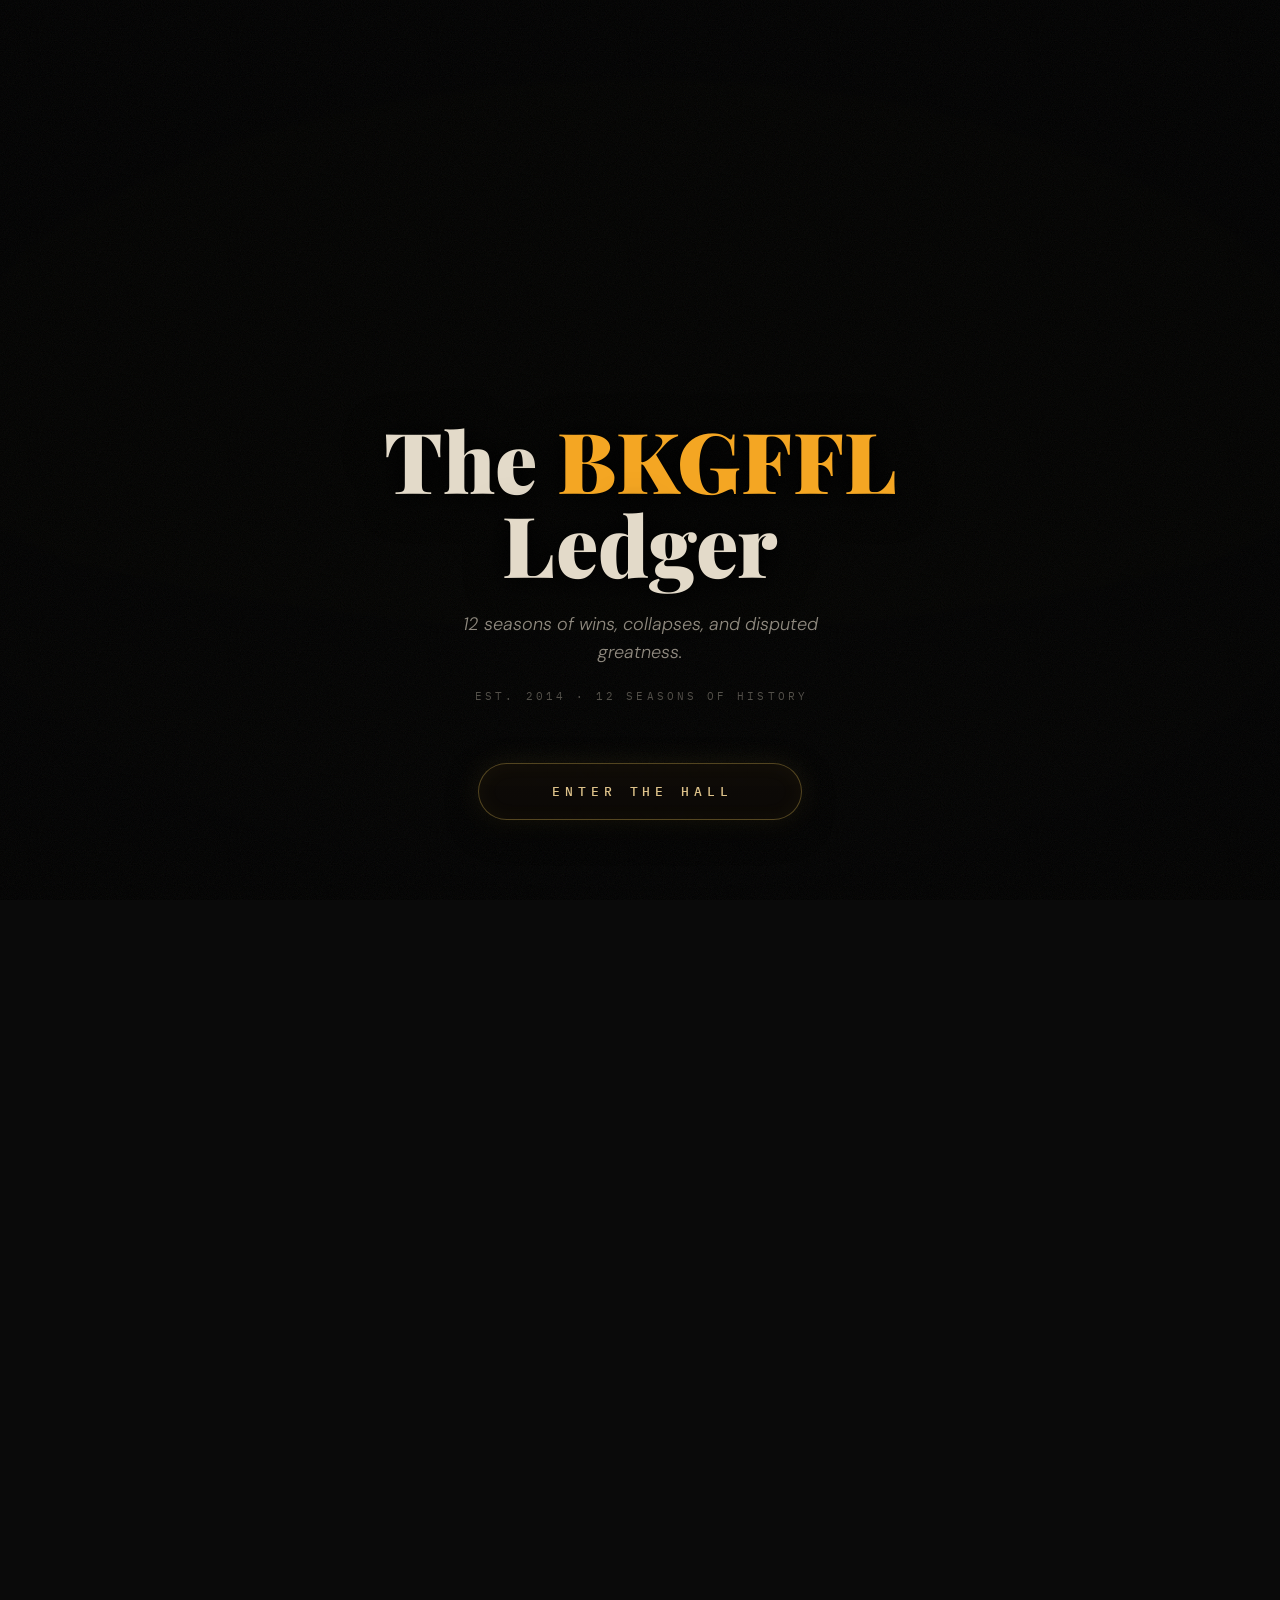
==== index.html @ 0afdb923 "Auto-updating PWA: network-first shell + in-app update toast The old service worker was cache-first " ====
<!DOCTYPE html>
<html lang="en">
<head>
<meta charset="UTF-8">
<meta name="viewport" content="width=device-width, initial-scale=1.0, viewport-fit=cover">
<meta name="description" content="12 seasons of BKGFFL fantasy football history. Championships, records, rivalries, and the stats that settle arguments.">
<meta property="og:title" content="BKGFFL — The BKGFFL Ledger">
<meta property="og:description" content="12 seasons. 12 managers. 849 matchups. 6 champions. The complete archive of BKGFFL fantasy football.">
<meta property="og:type" content="website">
<meta name="twitter:card" content="summary">
<meta name="twitter:title" content="BKGFFL — The BKGFFL Ledger">
<meta name="twitter:description" content="The complete statistical archive of 12 seasons of BKGFFL fantasy football.">
<meta name="theme-color" content="#722F37">
<link rel="icon" type="image/svg+xml" href="favicon.svg">
<link rel="manifest" href="manifest.json">
<meta name="apple-mobile-web-app-capable" content="yes">
<meta name="apple-mobile-web-app-status-bar-style" content="black-translucent">
<meta name="apple-mobile-web-app-title" content="BKGFFL">
<link rel="apple-touch-icon" href="icons/icon-192.png">
<title>BKGFFL — The BKGFFL Ledger</title>
<link href="https://fonts.googleapis.com/css2?family=Playfair+Display:ital,wght@0,400;0,700;0,900;1,400&family=DM+Sans:wght@300;400;500;600;700&family=IBM+Plex+Mono:wght@300;400;500;600&family=Bebas+Neue&display=swap" rel="stylesheet">
<link rel="stylesheet" href="css/styles.css?v=38">
</head>
<body>

<a href="#tab-champions" class="skip-link">Skip to content</a>

<div id="landing" class="landing" role="banner">
  <video class="hall-video" id="landing-video" autoplay muted loop playsinline webkit-playsinline preload="metadata" aria-hidden="true" tabindex="-1">
    <source src="assets/videos/hall-intro.mp4" type="video/mp4">
  </video>
  <div class="hall-scrim"></div>
  <div class="landing-vignette"></div>
  <div class="landing-grain"></div>
  <div class="landing-inner">
    <h1 class="landing-title">The <span style="color:var(--yellow)">BKGFFL</span> Ledger</h1>
    <p class="landing-supporting">12 seasons of wins, collapses, and disputed greatness.</p>
    <div class="landing-est">Est. 2014 · 12 Seasons of History</div>
    <button class="landing-cta" id="landing-cta">Enter the Hall</button>
  </div>
</div>

<div id="app" style="display:none">

<!-- Hamburger toggle (mobile only) -->
<button class="hamburger" id="hamburger" aria-label="Open menu" aria-expanded="false">
  <span class="hamburger-line"></span>
  <span class="hamburger-line"></span>
  <span class="hamburger-line"></span>
</button>

<!-- Mobile drawer overlay -->
<div class="drawer-overlay" id="drawer-overlay">
  <nav class="drawer" id="drawer">
    <div class="drawer-header">BKGFFL</div>
    <button class="drawer-link" data-nav="home">Home</button>
    <button class="drawer-link" data-nav="champions">Champions</button>
    <button class="drawer-link" data-nav="standings">Standings</button>
    <button class="drawer-link" data-nav="records">Records</button>
    <button class="drawer-link" data-nav="seasons">Seasons</button>
    <button class="drawer-link" data-nav="managers">Managers</button>
    <button class="drawer-link" data-nav="compare">Compare</button>
  </nav>
</div>

<!-- Compact mobile page header (hidden on desktop) -->
<header id="mobilePageHeader" class="mobile-page-header">
  <button class="mph-back" id="mphBack" aria-label="Back to Home">&#8592;</button>
  <div id="mphKicker" class="mph-kicker"></div>
  <h1 id="mphTitle" class="mph-title"></h1>
  <div id="mphSub" class="mph-sub"></div>
</header>

<div class="top-bar"></div>
<header class="masthead" id="heroHeader">
  <h1 class="masthead-logo">The <span style="color:var(--yellow)">BKGFFL</span> Ledger</h1>
  <div class="masthead-rule"></div>
  <div class="masthead-meta-2" id="masthead-meta-2">EST. 2014 · 12 SEASONS OF HISTORY</div>
  <div class="masthead-vol" id="masthead-vol" style="display:none"></div>
  <div class="league-stats-strip" id="stats-strip"></div>
</header>

<nav class="nav" id="desktopNav">
  <button class="nav-btn active" onclick="showTab('home',this)" aria-label="View Home">◈ Home</button>
  <button class="nav-btn" onclick="showTab('champions',this)" aria-label="View Champions">◆ Champions</button>
  <button class="nav-btn" onclick="showTab('power',this)" aria-label="View Standings">▲ Standings</button>
  <button class="nav-btn" onclick="showTab('records',this)" aria-label="View Records">◉ Records</button>
  <button class="nav-btn" onclick="showTab('seasons',this)" aria-label="View Seasons">▸ Seasons</button>
  <button class="nav-btn" onclick="showTab('managers',this)" aria-label="View Managers">● Managers</button>
  <button class="nav-btn" onclick="showTab('compare',this)" aria-label="Compare Managers">⇄ Compare</button>
</nav>

<main>
<section id="tab-home" class="section active" data-view="home">
  <div class="home-snapshot">
    <div class="home-section-header">
      <h2 class="home-section-title">League Snapshot</h2>
      <p class="home-section-sub">The story right now.</p>
    </div>
    <div class="snapshot-cards" id="snapshot-cards"></div>
  </div>
  <div class="home-archive">
    <div class="home-section-header">
      <h2 class="home-section-title">Explore the Archive</h2>
      <p class="home-section-sub">Every page tells a different version of the story.</p>
    </div>
    <div class="archive-cards" id="archive-cards"></div>
  </div>
  <div class="home-footer">
    <div class="home-footer-name">BKGFFL</div>
    <div class="home-footer-desc">Complete League Ledger</div>
    <div class="home-footer-since">Since 2014</div>
  </div>
</section>

<section id="tab-champions" class="section" data-view="champions">
  <div class="section-header">
    <span class="section-title">HALL OF CHAMPIONS</span>
    <div class="dynasty-callout" id="dynasty-callout"></div>
  </div>
  <div class="champions-grid" id="champions-grid"></div>
</section>

<section id="tab-power" class="section" data-view="standings"><div class="section-header"><div class="section-eyebrow">All Time</div><span class="section-title">All-Time Franchise Stats</span><span class="section-desc">Career numbers across every season</span><span class="section-desc" style="font-family:'IBM Plex Mono',monospace;font-size:10px;letter-spacing:3px;color:rgba(232,220,200,0.25);text-transform:uppercase;margin-top:6px;">Dynasties. Pretenders. The forever rebuild.</span></div><table class="power-table"><thead><tr><th data-sort="rank">Rank</th><th>Franchise</th><th data-sort="wins">W-L</th><th data-sort="winPct" class="sort-active sort-desc">Win %</th><th data-sort="championships">Titles</th><th data-sort="playoffAppearances">Playoffs</th><th data-sort="playoffByes" title="Number of times receiving a first-round playoff bye (top 2 seed)">Byes</th><th data-sort="tenWinSeasons" title="Number of regular seasons with 10 or more wins">10+W</th><th data-sort="avgPts">PPG</th></tr></thead><tbody id="power-tbody"></tbody></table></section>
<section id="tab-records" class="section" data-view="records"><div class="section-header"><div class="section-eyebrow">Historical Data</div><span class="section-title">The Record Book</span><span class="section-desc">12 seasons of receipts</span></div><nav class="records-nav" id="records-nav" aria-label="Record Book chapters"></nav><div class="records-container" id="records-container"></div><div id="records-blowouts" class="records-chapter"></div><div id="records-close" class="records-chapter"></div><div id="records-bestseason" class="records-chapter"></div><div id="records-drought" class="records-chapter"></div></section>
<section id="tab-seasons" class="section" data-view="seasons"><div class="section-header"><div class="section-eyebrow">Year By Year</div><span class="section-title">Season History</span></div><div class="timeline" id="timeline"></div><div class="seasons-list" id="seasons-list"></div></section>
<section id="tab-managers" class="section" data-view="managers"><div class="section-header"><div class="section-eyebrow">The Roster</div><span class="section-title">Manager Profiles</span><span class="section-desc">Complete franchise histories.</span></div><div class="managers-grid" id="managers-grid"></div></section>

<section id="tab-compare" class="section" data-view="compare">
  <div class="section-header"><div class="section-eyebrow">Side by Side</div><span class="section-title">Compare</span><span class="section-desc">Head-to-head career stats</span></div>
  <div class="compare-selects">
    <div class="custom-select" id="cmp-a-wrap"><div class="custom-select-display" id="cmp-a-display" tabindex="0" role="combobox" aria-label="Select first manager" aria-expanded="false">Select Manager</div><div class="custom-select-options" id="cmp-a-options" role="listbox"></div><input type="hidden" id="cmp-a"></div>
    <div class="compare-vs">VS</div>
    <div class="custom-select" id="cmp-b-wrap"><div class="custom-select-display" id="cmp-b-display" tabindex="0" role="combobox" aria-label="Select second manager" aria-expanded="false">Select Manager</div><div class="custom-select-options" id="cmp-b-options" role="listbox"></div><input type="hidden" id="cmp-b"></div>
  </div>
  <div id="compare-container"></div>
</section>
</main>
<div class="modal-overlay" id="modal-overlay" onclick="if(event.target===this)closeModal()">
  <div class="modal" role="dialog" aria-modal="true">
    <div class="modal-drag-handle"></div>
    <button class="modal-close" onclick="closeModal()">✕</button>
    <div class="modal-header" id="modal-header"></div>
    <div class="modal-body" id="modal-body"></div>
  </div>
</div>

<button class="back-to-top" id="back-to-top" aria-label="Back to top" onclick="window.scrollTo({top:0,behavior:'smooth'})">&#9650;</button>

<div id="install-banner" class="install-banner" style="display:none">
  <span class="install-banner-text">Add BKGFFL to your home screen for offline access</span>
  <button id="install-btn" class="install-btn">Install</button>
  <button id="install-dismiss" class="install-dismiss">&#10005;</button>
</div>

<div class="footnote" id="footnote"></div>
</div>

<script src="js/app.js?v=43" defer></script>
<script>
// Register the service worker and watch for updates. When a new worker is
// found, show a small bottom-anchored toast so the user can reload into
// the new build with one tap — no need to close the app or re-add it.
if ('serviceWorker' in navigator) {
  window.addEventListener('load', function () {
    navigator.serviceWorker.register('/sw.js').then(function (reg) {
      // Poll for updates every 30 minutes while the app stays open.
      setInterval(function () { reg.update().catch(function(){}); }, 30 * 60 * 1000);

      function showUpdateToast(worker) {
        if (document.getElementById('sw-update-toast')) return;
        var toast = document.createElement('div');
        toast.id = 'sw-update-toast';
        toast.setAttribute('role', 'status');
        toast.style.cssText = [
          'position:fixed','left:50%','bottom:20px','transform:translateX(-50%)',
          'z-index:99999','background:#722F37','color:#E3DAC9',
          'border:1px solid rgba(232,220,200,0.2)','border-radius:999px',
          'box-shadow:0 10px 30px rgba(0,0,0,0.45)',
          'padding:10px 18px','font-family:"IBM Plex Mono",monospace',
          'font-size:12px','letter-spacing:1.5px','text-transform:uppercase',
          'display:flex','align-items:center','gap:14px','max-width:92vw'
        ].join(';');
        toast.innerHTML = '<span>New version ready</span>' +
          '<button type="button" id="sw-update-btn" style="' +
            'background:#F4A623;color:#0D0B0B;border:0;border-radius:999px;' +
            'padding:6px 14px;font-family:inherit;font-size:11px;' +
            'letter-spacing:1.5px;text-transform:uppercase;font-weight:700;' +
            'cursor:pointer">Refresh</button>';
        document.body.appendChild(toast);
        document.getElementById('sw-update-btn').onclick = function () {
          toast.style.opacity = '0.6';
          if (worker) worker.postMessage({ type: 'SKIP_WAITING' });
        };
      }

      // A new SW was found but is waiting because an old one controls the page.
      if (reg.waiting) showUpdateToast(reg.waiting);

      reg.addEventListener('updatefound', function () {
        var nw = reg.installing;
        if (!nw) return;
        nw.addEventListener('statechange', function () {
          if (nw.state === 'installed' && navigator.serviceWorker.controller) {
            showUpdateToast(nw);
          }
        });
      });

      // When the new SW takes control (after skipWaiting), reload once so
      // the page switches to the new assets. Guarded to avoid refresh loops.
      var refreshing = false;
      navigator.serviceWorker.addEventListener('controllerchange', function () {
        if (refreshing) return;
        refreshing = true;
        window.location.reload();
      });
    }).catch(function(){});
  });
}
</script>
</body>
</html>
---- css/styles.css ----
/* ════════════════════════════════════════════
   BKGFFL — MISSION CONTROL
   Wine + Bone + Terminal
════════════════════════════════════════════ */
:root {
  --wine:         #722F37;
  --wine-bright:  #9A4048;
  --wine-dim:     #4A1F24;
  --wine-ghost:   rgba(114,47,55,0.06);
  --wine-border:  rgba(114,47,55,0.12);
  --wine-border-h:rgba(114,47,55,0.35);

  --bone:         #E3DAC9;
  --bone-dim:     #A89F91;
  --bone-muted:   #5A554D;
  --bone-faint:   #3A3632;

  --black:        #0A0A0A;
  --card:         #141212;
  --card-hover:   #1A1616;
  --elevated:     #1E1A1A;

  --green:        #C9A84C;
  --green-bright: #D4B85A;
  --green-dim:    rgba(201,168,76,0.12);
  --red:          #C0392B;
  --red-bright:   #E74C3C;
  --red-dim:      rgba(192,57,43,0.10);
  --yellow:       #F4A623;
  --blue:         #5DADE2;

  --radius:       12px;
  --radius-sm:    8px;
  --shadow:       0 1px 3px rgba(0,0,0,0.4), 0 4px 12px rgba(0,0,0,0.25);
  --shadow-hover: 0 4px 16px rgba(0,0,0,0.6), 0 12px 32px rgba(0,0,0,0.35);
}

.skip-link {
  position:absolute; left:-9999px; top:auto; width:1px; height:1px; overflow:hidden;
  z-index:9999; padding:8px 16px; background:var(--wine); color:var(--bone);
  font-family:'IBM Plex Mono',monospace; font-size:12px; text-decoration:none; border-radius:0 0 4px 0;
}
.skip-link:focus { left:0; top:0; width:auto; height:auto; overflow:visible; }
*, *::before, *::after { margin:0; padding:0; box-sizing:border-box; }
html { scroll-behavior:smooth; -webkit-text-size-adjust:100%; }
body {
  background:var(--black);
  color:var(--bone);
  font-family:'DM Sans', system-ui, sans-serif;
  font-size:15px; font-weight:400;
  overflow-x:hidden;
  -webkit-font-smoothing:antialiased;
  -moz-osx-font-smoothing:grayscale;
}

/* Subtle grain */
body::before {
  content:''; position:fixed; inset:0; pointer-events:none; z-index:0;
  background-image:url("data:image/svg+xml,%3Csvg viewBox='0 0 512 512' xmlns='http://www.w3.org/2000/svg'%3E%3Cfilter id='n'%3E%3CfeTurbulence type='fractalNoise' baseFrequency='0.7' numOctaves='4' stitchTiles='stitch'/%3E%3C/filter%3E%3Crect width='100%25' height='100%25' filter='url(%23n)' opacity='0.015'/%3E%3C/svg%3E");
}

/* ── LANDING ──────────────────────────
   Cinematic video intro as the full-screen background.
   CSS handles sizing, dark-bottom scrim for copy legibility,
   grain + vignette atmospherics, and the camera-push exit. */
.landing {
  position:relative; width:100%; min-height:100vh; min-height:100svh;
  display:flex; align-items:center; justify-content:flex-end;
  flex-direction:column;
  background:#020201;
  overflow:hidden; z-index:100;
  transition:opacity 0.8s cubic-bezier(0.55,0,0.3,1);
  isolation:isolate;
}
.landing.is-leaving { opacity:0; pointer-events:none; }

/* Video fills the viewport, cropping to cover — portrait or landscape.
   Slight camera-push scale on exit to feel like walking into the scene. */
.hall-video {
  position:absolute; inset:0; z-index:0;
  width:100%; height:100%;
  object-fit:cover; object-position:center center;
  pointer-events:none;
  transform-origin:50% 50%;
  transition:transform 1s cubic-bezier(0.5,0,0.3,1), filter 1s ease;
  will-change:transform;
  background:#020201;
}
.landing.is-leaving .hall-video {
  transform:scale(1.12);
  filter:blur(2px) brightness(1.05);
}

/* Bottom-weighted scrim — quiets the lower portion where the copy sits,
   leaves the upper two-thirds of the video untouched. */
.hall-scrim {
  position:absolute; inset:0; z-index:1; pointer-events:none;
  background:
    linear-gradient(180deg,
      rgba(2,2,1,0.15)  0%,
      rgba(2,2,1,0)    26%,
      rgba(2,2,1,0)    52%,
      rgba(2,2,1,0.55) 78%,
      rgba(2,2,1,0.88) 100%);
}

/* Vignette — tight cinematic frame */
.landing-vignette {
  position:absolute; inset:0; pointer-events:none; z-index:2;
  background:
    radial-gradient(ellipse 85% 70% at 50% 52%,
      transparent 0%,
      rgba(0,0,0,0.35) 55%,
      rgba(0,0,0,0.92) 100%);
}
.landing-grain {
  position:absolute; inset:0; pointer-events:none; z-index:3; opacity:0.06;
  background-image:url("data:image/svg+xml,%3Csvg viewBox='0 0 256 256' xmlns='http://www.w3.org/2000/svg'%3E%3Cfilter id='g'%3E%3CfeTurbulence type='fractalNoise' baseFrequency='0.85' numOctaves='4' stitchTiles='stitch'/%3E%3C/filter%3E%3Crect width='100%25' height='100%25' filter='url(%23g)' opacity='1'/%3E%3C/svg%3E");
  background-size:200px 200px;
  animation:grainDrift 8s linear infinite;
}
@keyframes grainDrift {
  0% { transform:translate(0,0); }
  25% { transform:translate(-3px,2px); }
  50% { transform:translate(2px,-1px); }
  75% { transform:translate(-1px,3px); }
  100% { transform:translate(0,0); }
}

/* ── COPY BLOCK ───────────────────────
   Anchored toward the lower third so the upper two-thirds
   of the video stay unobstructed. */
.landing-inner {
  position:relative; z-index:4;
  display:flex; flex-direction:column; align-items:center;
  text-align:center;
  padding:0 clamp(20px,6vw,40px) clamp(42px,9vw,80px);
  max-width:680px;
  transition:opacity 0.55s ease, transform 0.7s cubic-bezier(0.5,0,0.3,1);
}
.landing.is-leaving .landing-inner {
  opacity:0; transform:translateY(-10px) scale(0.98);
}
.landing-eyebrow {
  font-family:'IBM Plex Mono', monospace; font-weight:500;
  font-size:clamp(10px,1.2vw,12px);
  letter-spacing:0.58em;
  color:rgba(212,184,90,0.72);
  text-transform:uppercase;
  margin-bottom:clamp(18px,3vw,28px);
  padding-left:0.58em;
}
.landing-title {
  font-family:'Playfair Display', serif; font-weight:900;
  font-size:clamp(40px,8.5vw,84px);
  color:var(--bone);
  letter-spacing:0.005em;
  line-height:1;
  text-shadow:
    0 2px 24px rgba(0,0,0,0.9),
    0 4px 40px rgba(0,0,0,0.75),
    0 0 2px rgba(0,0,0,0.6);
  margin:0;
}
.landing-supporting {
  font-family:'DM Sans', sans-serif; font-weight:300;
  font-size:clamp(14px,1.9vw,18px);
  color:rgba(227,218,201,0.62);
  margin:clamp(18px,3vw,26px) 0 0;
  line-height:1.55;
  max-width:36ch;
  font-style:italic;
}
.landing-est {
  font-family:'IBM Plex Mono', monospace; font-weight:400;
  font-size:clamp(10px,1.1vw,11px);
  letter-spacing:0.28em;
  color:rgba(227,218,201,0.35);
  margin-top:clamp(18px,2.5vw,22px);
  padding-left:0.28em;
  text-transform:uppercase;
}
.landing-cta {
  font-family:'IBM Plex Mono', monospace; font-weight:500;
  font-size:clamp(11px,1.2vw,13px);
  letter-spacing:0.38em;
  text-transform:uppercase;
  color:rgba(240,210,150,0.92);
  background:
    linear-gradient(180deg,
      rgba(30,20,10,0.35) 0%,
      rgba(15,10,6,0.55) 100%);
  backdrop-filter:blur(2px);
  -webkit-backdrop-filter:blur(2px);
  border:1px solid rgba(201,168,76,0.38);
  border-radius:999px;
  padding:clamp(15px,1.9vw,19px) clamp(36px,6vw,68px);
  padding-left:calc(clamp(36px,6vw,68px) + 0.38em);
  cursor:pointer;
  margin-top:clamp(42px,6vw,60px);
  position:relative;
  box-shadow:
    0 0 24px rgba(201,168,76,0.10),
    inset 0 0 20px rgba(201,168,76,0.05),
    0 10px 30px rgba(0,0,0,0.55);
  transition:color 0.3s ease, border-color 0.3s ease, box-shadow 0.3s ease, transform 0.2s ease;
}
.landing-cta:hover {
  color:rgba(248,225,180,1);
  border-color:rgba(212,184,90,0.72);
  box-shadow:
    0 0 40px rgba(201,168,76,0.22),
    inset 0 0 30px rgba(201,168,76,0.09),
    0 14px 40px rgba(0,0,0,0.6);
  transform:translateY(-1px);
}
.landing-cta:focus-visible {
  outline:2px solid rgba(212,184,90,0.9);
  outline-offset:4px;
}
.landing-cta:active { transform:translateY(0) scale(0.99); }

/* Entry fade-up staggered */
.landing-eyebrow,
.landing-title,
.landing-supporting,
.landing-est,
.landing-cta {
  opacity:0; transform:translateY(18px);
  animation:landingFadeUp 1.1s cubic-bezier(0.2,0.7,0.2,1) forwards;
}
.landing-title      { animation-delay:0.15s; }
.landing-supporting { animation-delay:0.30s; }
.landing-est        { animation-delay:0.45s; }
.landing-cta        { animation-delay:0.65s; }
@keyframes landingFadeUp {
  to { opacity:1; transform:translateY(0); }
}

/* Reduced motion — hold the video on first frame, kill all animation */
@media (prefers-reduced-motion: reduce) {
  .landing-grain { animation:none !important; }
  .landing-eyebrow,
  .landing-title,
  .landing-supporting,
  .landing-est,
  .landing-cta { animation:none !important; opacity:1; transform:none; }
}

/* Mobile — tighten padding and copy width; video cover still fills frame */
@media (max-width: 600px) {
  .landing-inner      { padding:0 22px clamp(36px,9vw,60px); }
  .landing-supporting { max-width:28ch; }
}

/* ── MASTHEAD ───────────────────────── */
.top-bar {
  height:2px;
  background:linear-gradient(90deg, transparent 0%, var(--wine-dim) 20%, var(--wine) 50%, var(--wine-dim) 80%, transparent 100%);
}
.masthead {
  position:relative; text-align:center;
  padding:clamp(40px,9vw,80px) 24px clamp(20px,3vw,32px);
  overflow:hidden;
}
.masthead::before {
  content:''; position:absolute; inset:0;
  background:radial-gradient(ellipse 60% 50% at 50% 10%, rgba(114,47,55,0.08) 0%, transparent 70%);
  pointer-events:none;
}
.masthead-eyebrow {
  font-family:'IBM Plex Mono', monospace;
  font-size:10px; letter-spacing:5px; color:var(--bone-muted);
  text-transform:uppercase; margin-bottom:12px;
}
.masthead-logo {
  font-family:'Playfair Display', serif; font-weight:900;
  font-size:clamp(40px,8.5vw,84px);
  color:var(--bone);
  letter-spacing:0.005em;
  line-height:1;
  margin:0;
  position:relative; z-index:1;
}
.masthead-rule {
  width:140px; height:1px;
  background:linear-gradient(90deg, transparent, var(--gold), transparent);
  opacity:0.35;
  margin:24px auto 28px;
}
.masthead-meta-1 {
  font-family:'IBM Plex Mono', monospace;
  font-size:13px; letter-spacing:0.32em; font-weight:500;
  color:var(--bone-muted); text-transform:uppercase;
  margin-bottom:10px;
}
.masthead-meta-2 {
  font-family:'IBM Plex Mono', monospace;
  font-size:11px; letter-spacing:0.28em; font-weight:400;
  color:var(--bone-muted); text-transform:uppercase;
  opacity:0.65; margin-bottom:48px;
}
.masthead-vol, .masthead-title, .masthead-est { display:none; }
.masthead-divider { display:none; }
.masthead-subtitle { display:none; }

/* Stats strip — self-centering grid inside masthead.
   max-width matches .section (1200px). Masthead padding (24px)
   acts as a natural gutter on small viewports. */
.league-stats-strip {
  display:grid;
  grid-template-columns:repeat(5, minmax(0, 1fr));
  max-width:1200px;
  margin:clamp(24px,5vw,40px) auto 0;
  background:var(--card);
  border:1px solid var(--wine-border);
  border-radius:var(--radius);
  overflow:hidden;
}
@media(max-width:1023px) {
  .league-stats-strip { grid-template-columns:repeat(3, minmax(0, 1fr)); }
}
@media(max-width:639px) {
  .league-stats-strip { grid-template-columns:repeat(2, minmax(0, 1fr)); }
}
.strip-stat {
  display:flex; flex-direction:column;
  align-items:center; justify-content:center;
  gap:6px;
  padding:clamp(16px,4vw,24px) 8px;
}
.strip-stat:not(:last-child) { border-right:1px solid var(--wine-border); }
.strip-stat svg, .strip-stat img {
  width:16px; height:16px; flex-shrink:0;
}
.strip-stat-num {
  font-family:'IBM Plex Mono', monospace; font-weight:600;
  font-size:clamp(24px,6vw,36px);
  color:var(--green); line-height:1;
}
.strip-stat-label {
  font-family:'IBM Plex Mono', monospace;
  font-size:10px; color:var(--bone-muted);
  letter-spacing:2px; text-transform:uppercase;
}

/* ── NAV — tab bar with symbol prefixes ─ */
.nav {
  position:sticky; top:0; z-index:100;
  background:rgba(10,10,10,0.97);
  backdrop-filter:blur(16px); -webkit-backdrop-filter:blur(16px);
  border-bottom:1px solid var(--wine-border);
  display:flex; justify-content:center;
  overflow-x:auto;
  scrollbar-width:none; -ms-overflow-style:none;
  padding:0 8px;
}
.nav::-webkit-scrollbar { display:none; }
.nav::after {
  content:''; position:sticky; right:0; top:0; min-width:24px; flex-shrink:0;
  background:linear-gradient(90deg, transparent, rgba(10,10,10,0.97));
  pointer-events:none;
}
.nav-btn {
  font-family:'IBM Plex Mono', monospace;
  font-size:13px; letter-spacing:1.5px; font-weight:400;
  color:var(--bone-muted); background:none; border:none;
  padding:14px clamp(10px,2.5vw,18px);
  cursor:pointer; white-space:nowrap; position:relative;
  text-transform:uppercase; flex-shrink:0;
  -webkit-tap-highlight-color:transparent;
  transition:color 0.2s;
}
.nav-btn:hover { color:#e6c15a; }
.nav-btn.active { color:#fbbf24; }
.nav-btn.active::after {
  content:''; position:absolute;
  bottom:0; left:8px; right:8px; height:2px;
  background:#fbbf24; border-radius:1px 1px 0 0;
}

/* ── SECTIONS ───────────────────────── */
.section {
  display:none; max-width:1200px; margin:0 auto;
  padding:clamp(24px,5vw,48px) clamp(14px,4vw,24px);
  animation:fadeUp 0.25s ease;
}
.section.active { display:block; }
@keyframes fadeUp { from{opacity:0;transform:translateY(8px)} to{opacity:1;transform:translateY(0)} }

.section-header {
  margin-bottom:clamp(24px,5vw,40px);
  display:flex; flex-direction:column; align-items:center;
  text-align:center;
}
.section-eyebrow {
  font-family:'IBM Plex Mono', monospace;
  font-size:10px; letter-spacing:4px; color:var(--wine);
  text-transform:uppercase; margin-bottom:8px;
}
.section-title {
  font-family:'Bebas Neue', sans-serif; font-weight:400;
  font-size:clamp(40px,10vw,64px);
  color:var(--bone); letter-spacing:3px; line-height:1;
  display:block; width:100%;
}
.section-desc {
  font-family:'DM Sans', sans-serif;
  font-size:14px; color:var(--bone-dim); margin-top:10px;
  line-height:1.5; display:block;
}

/* ── CHAMPION CARDS ─────────────────── */
.champions-grid {
  display:grid;
  grid-template-columns:repeat(auto-fill, minmax(clamp(200px,45vw,240px), 1fr));
  gap:20px; max-width:1280px; margin:0 auto;
}
.champion-card {
  background:#141414;
  border:1px solid rgba(255,255,255,0.06);
  border-radius:12px;
  padding:16px 16px 20px;
  text-align:center; position:relative; overflow:hidden;
  cursor:pointer;
  transition:transform 0.3s, box-shadow 0.3s;
  -webkit-tap-highlight-color:transparent;
}
@media(hover:hover) {
  .champion-card:hover {
    transform:translateY(-4px);
    box-shadow:0 0 24px rgba(114,47,55,0.3);
  }
}
.champion-card:active { transform:scale(0.97); }
/* ── CANONICAL RING WRAPPER ─────────────────────────────────
   Single source of truth for all ring displays.
   Used by: Champions grid, Season History thumbs, Season Recap hero.
   Size controlled by variant class; aspect-ratio keeps it square. */
.ring-wrapper {
  aspect-ratio:1/1;
  margin:4px auto 0;
  background:#0b0b0d;
  border-radius:16px;
  box-shadow:inset 0 0 0 1px rgba(255,255,255,0.06);
  padding:16px; position:relative;
  display:flex; align-items:center; justify-content:center;
  overflow:hidden;
}
.ring-wrapper img {
  width:100%; height:100%;
  object-fit:contain; object-position:center;
  border-radius:0; box-shadow:none; display:block;
}
.ring-wrapper .ring-vignette {
  position:absolute; inset:0; border-radius:16px; pointer-events:none;
  background:radial-gradient(closest-side, rgba(255,255,255,0.06), rgba(0,0,0,0.72));
}
.ring-wrapper-tbd {
  width:100%; height:100%;
  border:2px dashed rgba(114,47,55,0.5);
  border-radius:50%;
  display:flex; align-items:center; justify-content:center;
  font-family:'IBM Plex Mono',monospace;
  font-size:13px; color:rgba(232,220,200,0.55);
}
/* Size variants */
.ring-wrapper--sm { width:56px; }
.ring-wrapper--md { width:clamp(160px,38vw,220px); }
.ring-wrapper--lg { width:200px; }
.champ-year {
  font-family:'Bebas Neue', sans-serif;
  font-size:clamp(24px,6vw,32px); color:var(--bone); letter-spacing:2px;
  margin-top:12px; line-height:1;
}
.champ-name {
  font-family:'DM Sans', sans-serif; font-weight:700;
  font-size:clamp(13px,3.5vw,15px);
  color:rgba(255,255,255,0.9); line-height:1.2;
  margin-top:4px;
}
.champ-manager {
  font-family:'IBM Plex Mono', monospace;
  font-size:11px; color:rgba(232,220,200,0.6); margin-top:2px;
}
.champ-score {
  font-family:'IBM Plex Mono', monospace;
  font-size:12px; margin-top:10px;
  display:flex; align-items:center; justify-content:center; gap:6px;
}
.champ-score .score-for { color:#4ade80; }
.champ-score .score-sep { color:rgba(232,220,200,0.3); }
.champ-score .score-against { color:#f87171; }
.champ-margin {
  font-family:'IBM Plex Mono', monospace;
  font-size:10px; color:#722f37; margin-top:2px;
}
/* Dynasty callout pill */
.dynasty-callout {
  display:inline-flex; align-items:center; gap:12px;
  border:1px solid rgba(114,47,55,0.3);
  background:rgba(114,47,55,0.1);
  border-radius:9999px; padding:8px 20px;
  margin-top:24px;
}
.dynasty-callout span {
  font-family:'IBM Plex Mono',monospace;
  font-size:12px; color:rgba(232,220,200,0.6);
}
.dynasty-callout .dynasty-sep {
  color:#722f37; font-size:14px;
}

/* ── STANDINGS TABLE ────────────────────── */
.power-table {
  width:100%; border-collapse:separate; border-spacing:0 4px; table-layout:fixed;
}
.power-table thead tr { }
.power-table th {
  font-family:'IBM Plex Mono', monospace;
  font-size:10px; letter-spacing:2.5px; font-weight:500;
  color:var(--bone-dim); text-transform:uppercase;
  text-align:left; padding:10px 14px 8px;
  border-bottom:1px solid var(--wine-border);
}
.power-table th[data-sort] {
  cursor:pointer; user-select:none; transition:color 0.18s;
}
.power-table th[data-sort]:hover { color:var(--bone); }
.power-table th[data-sort]::after {
  content:''; display:inline-block; width:0; margin-left:4px;
  opacity:0; transition:opacity 0.18s;
}
.power-table th.sort-active { color:var(--bone); }
.power-table th.sort-active.sort-desc::after { content:' ▾'; opacity:1; }
.power-table th.sort-active.sort-asc::after { content:' ▴'; opacity:1; }
.power-table tbody tr {
  background:var(--card);
  border-radius:var(--radius-sm);
  cursor:pointer; transition:background 0.18s, box-shadow 0.18s, transform 0.18s;
}
.power-table tbody tr:hover {
  background:var(--card-hover);
  box-shadow:0 2px 8px rgba(0,0,0,0.3);
}
.power-table td {
  padding:clamp(12px,2.5vw,16px) 14px; vertical-align:middle;
  overflow:hidden; text-overflow:ellipsis;
}
.power-table td:first-child { border-radius:var(--radius-sm) 0 0 var(--radius-sm); }
.power-table td:last-child { border-radius:0 var(--radius-sm) var(--radius-sm) 0; }
/* Pedestal rows — top 3 */
.power-table tr.pedestal-1 {
  background:linear-gradient(90deg, rgba(201,168,76,0.08) 0%, var(--card) 60%);
  box-shadow:inset 3px 0 0 #c9a84c;
}
.power-table tr.pedestal-2 {
  background:linear-gradient(90deg, rgba(192,192,210,0.06) 0%, var(--card) 60%);
  box-shadow:inset 3px 0 0 rgba(192,192,210,0.5);
}
.power-table tr.pedestal-3 {
  background:linear-gradient(90deg, rgba(180,130,80,0.06) 0%, var(--card) 60%);
  box-shadow:inset 3px 0 0 rgba(180,130,80,0.5);
}
.rank-num {
  font-family:'IBM Plex Mono', monospace; font-weight:600;
  font-size:clamp(18px,4.5vw,24px);
  color:var(--bone-faint); min-width:28px; line-height:1;
}
.rank-num.r1 { color:#c9a84c; font-size:clamp(24px,6vw,32px); font-weight:700; }
.rank-num.r2 { color:rgba(192,192,210,0.7); font-size:clamp(20px,5vw,28px); }
.rank-num.r3 { color:rgba(180,130,80,0.6); font-size:clamp(20px,5vw,28px); }
.manager-name-cell {
  font-family:'DM Sans', sans-serif; font-weight:700;
  font-size:clamp(16px,4vw,20px); color:var(--bone);
}
.manager-team-cell {
  font-family:'IBM Plex Mono', monospace;
  font-size:10px; color:var(--bone-muted); letter-spacing:1px; margin-top:2px;
}
/* Legacy badge */
.legacy-badge {
  display:inline-block; margin-top:4px;
  padding:2px 7px; border-radius:3px;
  font-family:'IBM Plex Mono',monospace; font-size:9px; font-weight:600;
  letter-spacing:1.5px; text-transform:uppercase; line-height:1.4;
}
.legacy-dynasty { background:rgba(201,168,76,0.12); color:#f0d078; border:1px solid rgba(201,168,76,0.25); }
.legacy-champion { background:rgba(201,168,76,0.08); color:#c9a84c; border:1px solid rgba(201,168,76,0.15); }
.legacy-never { background:rgba(248,113,113,0.06); color:rgba(248,113,113,0.75); border:1px solid rgba(248,113,113,0.1); }
/* Win% tier classes */
.wp-elite { color:#c9a84c; font-weight:600; }
.wp-good { color:#4ade80; }
.wp-bad { color:rgba(248,113,113,0.8); }
.wp-neutral { color:var(--bone); }
/* Titles compact display */
.titles-display {
  font-family:'IBM Plex Mono',monospace; font-size:13px;
  display:inline-flex; align-items:center; gap:4px;
}
.titles-display .t-count { font-weight:600; }
.titles-display .t-icon { font-size:14px; }
.stat-bar-wrap { display:flex; align-items:center; gap:10px; }
.stat-bar {
  height:3px; background:rgba(255,255,255,0.06);
  flex:1; min-width:28px; border-radius:2px;
}
.stat-bar-fill {
  height:100%; background:var(--wine);
  border-radius:2px;
}
.crown-badges { display:flex; gap:2px; flex-wrap:wrap; }

/* ── H2H ────────────────────────────── */
.h2h-container { overflow-x:auto; -webkit-overflow-scrolling:touch; position:relative; }
.h2h-scroll-hint {
  font-family:'IBM Plex Mono', monospace;
  font-size:10px; letter-spacing:3px; color:var(--bone-muted);
  margin-bottom:10px; text-transform:uppercase;
}
.h2h-table { border-collapse:separate; border-spacing:0; font-family:'IBM Plex Mono', monospace; font-size:11px; table-layout:fixed; }
.h2h-table th, .h2h-table td {
  padding:7px 4px; border:1px solid rgba(255,255,255,0.04);
  text-align:center; width:72px; max-width:72px; overflow:hidden; white-space:nowrap;
}
.h2h-table th:first-child, .h2h-table td:first-child,
.h2h-row-header {
  position:sticky; left:0; z-index:2; background:var(--card);
}
.h2h-table thead th {
  background:var(--card); color:var(--bone-muted);
  font-size:9px; letter-spacing:1px; white-space:nowrap; overflow:hidden; text-overflow:ellipsis;
}
.h2h-row-header {
  background:var(--card); color:var(--bone-muted);
  font-size:10px; text-align:left !important; white-space:nowrap;
  padding-left:10px !important; letter-spacing:1px;
  width:90px !important; max-width:90px !important; overflow:hidden; text-overflow:ellipsis;
}
.h2h-win { color:var(--green); font-weight:600; }
.h2h-loss { color:var(--red-bright); }
.h2h-even { color:var(--bone-muted); }
.h2h-self { background:rgba(255,255,255,0.02); }
.h2h-dominant { background:var(--green-dim); }
.h2h-dominated { background:var(--red-dim); }

/* ── RECORDS ────────────────────────── */
.records-nav {
  display:flex; gap:4px; overflow-x:auto; padding:0 0 16px;
  margin-bottom:clamp(20px,4vw,32px);
  scrollbar-width:none; -ms-overflow-style:none;
  border-bottom:1px solid var(--wine-border);
}
.records-nav::-webkit-scrollbar { display:none; }
.records-nav-link {
  font-family:'IBM Plex Mono',monospace; font-size:10px; letter-spacing:1.5px;
  color:var(--bone-dim); text-decoration:none; text-transform:uppercase;
  padding:6px 12px; border-radius:4px; white-space:nowrap;
  background:rgba(255,255,255,0.03); border:1px solid rgba(255,255,255,0.05);
  transition:color 0.15s, background 0.15s, border-color 0.15s;
}
.records-nav-link:hover {
  color:var(--bone); background:rgba(114,47,55,0.15);
  border-color:rgba(114,47,55,0.3);
}
.records-container { }
.records-headlines {
  display:grid; grid-template-columns:1fr 1fr; gap:8px;
  margin-bottom:clamp(28px,6vw,44px);
}
@media(max-width:600px) { .records-headlines { grid-template-columns:1fr; } }
.record-headline {
  background:var(--card); border:1px solid var(--wine-border);
  border-radius:var(--radius); padding:clamp(20px,5vw,32px);
  position:relative; overflow:hidden; box-shadow:var(--shadow);
  transition:border-color 0.2s, transform 0.2s;
}
.record-headline:hover { border-color:var(--wine-border-h); transform:translateY(-2px); }
.record-headline.featured {
  grid-column:1/-1;
  background:linear-gradient(135deg, rgba(114,47,55,0.08) 0%, var(--card) 60%);
  border-color:rgba(114,47,55,0.25);
}
.record-headline.featured .rh-value {
  font-size:clamp(48px,12vw,72px);
}
.record-headline-accent {
  position:absolute; top:0; left:0; width:3px; height:100%; border-radius:2px 0 0 2px;
}
.rh-eyebrow {
  font-family:'IBM Plex Mono', monospace;
  font-size:9px; letter-spacing:3px; color:var(--wine);
  text-transform:uppercase; margin-bottom:8px;
}
.rh-value {
  font-family:'Playfair Display', serif; font-weight:900;
  font-size:clamp(32px,8vw,48px); line-height:1;
  /* Force lining + tabular figures so digits like 8/3/5 don't ride taller
     than their neighbors (Playfair defaults to oldstyle numerals). */
  font-variant-numeric:lining-nums tabular-nums;
  font-feature-settings:"lnum" 1, "tnum" 1;
}
.rh-holder {
  font-family:'DM Sans', sans-serif; font-weight:700;
  font-size:clamp(16px,4vw,22px); color:var(--bone); margin-top:8px;
}
.rh-context {
  font-family:'IBM Plex Mono', monospace;
  font-size:11px; color:var(--bone-dim); margin-top:6px; line-height:1.5;
}

/* Category sections */
.records-category {
  margin-bottom:clamp(28px,6vw,40px);
}
.records-cat-header {
  display:flex; align-items:center; gap:12px; margin-bottom:14px;
}
.records-cat-icon {
  width:32px; height:32px; border-radius:50%;
  display:flex; align-items:center; justify-content:center;
  font-size:16px; flex-shrink:0;
  background:rgba(114,47,55,0.1); border:1px solid rgba(114,47,55,0.2);
}
.records-cat-title {
  font-family:'IBM Plex Mono', monospace;
  font-size:11px; letter-spacing:3px; color:var(--wine);
  text-transform:uppercase;
}
.records-cat-desc {
  font-family:'DM Sans', sans-serif;
  font-size:12px; color:var(--bone-muted); margin-left:auto;
}

/* Leaderboard table */
.records-leaderboard {
  background:var(--card); border:1px solid var(--wine-border);
  border-radius:var(--radius); overflow:hidden; box-shadow:var(--shadow);
}
.records-lb-row {
  display:flex; align-items:center; gap:10px;
  padding:9px clamp(12px,3vw,18px);
  border-bottom:1px solid rgba(255,255,255,0.03);
  transition:background 0.1s;
}
.records-lb-row:last-child { border-bottom:none; }
.records-lb-row:hover { background:var(--card-hover); }
.records-lb-row.gold { background:rgba(114,47,55,0.08); }
.records-lb-row.gold .lb-rank { color:var(--wine-bright); }
.lb-rank {
  font-family:'Playfair Display', serif; font-weight:900;
  font-size:clamp(16px,4vw,22px); color:var(--bone-faint);
  min-width:28px; text-align:center;
}
.lb-rank.r1 { color:var(--wine-bright); }
.lb-rank.r2 { color:var(--bone-dim); }
.lb-rank.r3 { color:var(--bone-muted); }
.lb-name {
  font-family:'DM Sans', sans-serif; font-weight:600;
  font-size:13px; color:var(--bone); flex:1;
  white-space:nowrap; overflow:hidden; text-overflow:ellipsis;
}
.lb-context {
  font-family:'IBM Plex Mono', monospace;
  font-size:10px; color:var(--bone-muted);
  min-width:60px; text-align:right;
}
.lb-value {
  font-family:'IBM Plex Mono', monospace; font-weight:600;
  font-size:clamp(14px,3.5vw,17px); min-width:56px; text-align:right;
}
.lb-value.green { color:var(--green); }
.lb-value.wine { color:var(--wine-bright); }
.lb-value.red { color:#e74c3c; }

/* Streak badge */
.streak-badge {
  font-family:'IBM Plex Mono', monospace;
  font-size:10px; padding:2px 7px; border-radius:3px;
  letter-spacing:1px;
}
.streak-badge.win { background:var(--green-dim); color:var(--green-bright); border:1px solid rgba(201,168,76,0.2); }
.streak-badge.loss { background:var(--red-dim); color:var(--red-bright); border:1px solid rgba(192,57,43,0.2); }

/* Side by side leaderboards */
.records-dual {
  display:grid; grid-template-columns:1fr 1fr; gap:8px;
}
@media(max-width:600px) { .records-dual { grid-template-columns:1fr; } }

/* ── SEASONS ────────────────────────── */
.seasons-list { display:flex; flex-direction:column; gap:8px; }
.season-row {
  background:var(--card); border:1px solid var(--wine-border);
  border-radius:var(--radius);
  padding:clamp(16px,3.5vw,24px) clamp(16px,4vw,24px);
  display:grid;
  grid-template-columns:auto 1fr;
  gap:clamp(14px,4vw,24px); align-items:center; cursor:pointer;
  box-shadow:var(--shadow);
  transition:border-color 0.2s, background 0.15s, transform 0.2s;
  -webkit-tap-highlight-color:transparent;
  position:relative; overflow:hidden;
}
.season-row:hover { border-color:var(--wine-border-h); background:var(--card-hover); transform:translateY(-2px); }
.season-row::before {
  content:''; position:absolute; left:0; top:0; bottom:0; width:3px;
  background:var(--wine-dim); transition:background 0.2s;
}
.season-row:hover::before { background:var(--wine); }
.season-year-col {
  display:flex; flex-direction:column; align-items:center; gap:6px;
  min-width:clamp(60px,14vw,80px);
}
.season-year-big {
  font-family:'Playfair Display', serif; font-weight:900;
  font-size:clamp(28px,7vw,42px); color:var(--wine-bright); line-height:1;
}
.season-ring-thumb {
  width:clamp(40px,10vw,52px); height:clamp(40px,10vw,52px);
  border-radius:var(--radius-sm); object-fit:cover;
  box-shadow:0 2px 10px rgba(114,47,55,0.3);
}
.season-content { display:flex; flex-direction:column; gap:8px; }
.season-top-row { display:flex; align-items:baseline; gap:clamp(8px,2vw,16px); flex-wrap:wrap; }
.season-champ-name {
  font-family:'DM Sans', sans-serif; font-weight:700;
  font-size:clamp(16px,4vw,22px); color:var(--bone); line-height:1.1;
}
.season-champ-mgr {
  font-family:'IBM Plex Mono', monospace;
  font-size:10px; color:var(--bone-muted); letter-spacing:1px;
}
.season-bottom-row {
  display:flex; gap:clamp(12px,3vw,24px); align-items:center; flex-wrap:wrap;
}
.season-stat-pill {
  display:flex; align-items:center; gap:5px;
  font-family:'IBM Plex Mono', monospace; font-size:11px;
}
.season-stat-pill-label { color:var(--bone-muted); font-size:10px; letter-spacing:1px; text-transform:uppercase; }
.season-stat-pill-val { color:var(--wine-bright); font-weight:600; }
.season-stat-pill-sub { color:var(--bone-muted); font-size:10px; }
.season-recap-btn {
  margin-left:auto; padding:6px 16px; background:transparent; border:1px solid var(--wine);
  color:var(--wine-bright); font-family:'DM Sans',sans-serif; font-size:11px; font-weight:600;
  letter-spacing:1px; text-transform:uppercase; border-radius:4px; cursor:pointer;
  transition:all 0.2s ease; white-space:nowrap;
}
.season-recap-btn:hover { background:var(--wine); color:var(--bone); }
.season-record-tag {
  font-family:'IBM Plex Mono', monospace;
  font-size:10px; padding:3px 8px; letter-spacing:1px;
  border-radius:4px; text-transform:uppercase;
  background:rgba(114,47,55,0.12); color:var(--wine-bright);
  border:1px solid rgba(114,47,55,0.25);
}
.season-label {
  font-family:'IBM Plex Mono', monospace;
  font-size:10px; letter-spacing:2px; color:var(--bone-muted);
  margin-bottom:2px; text-transform:uppercase;
}
.season-value {
  font-family:'DM Sans', sans-serif; font-weight:600;
  font-size:clamp(14px,3.5vw,17px); color:var(--bone);
}
.season-sub { font-size:11px; color:var(--bone-muted); margin-top:2px; }
.season-meta { display:flex; gap:clamp(14px,4vw,28px); flex:1; align-items:center; flex-wrap:wrap; }
.season-btn {
  font-family:'IBM Plex Mono', monospace;
  font-size:10px; letter-spacing:1.5px; color:var(--bone-muted);
  background:none; border:1px solid var(--wine-border);
  padding:8px 14px; cursor:pointer; transition:all 0.15s;
  text-transform:uppercase; white-space:nowrap;
  border-radius:var(--radius-sm);
  -webkit-tap-highlight-color:transparent;
}
.season-btn:hover { border-color:var(--wine); color:var(--wine-bright); }
/* Bracket styles for season modal */
.bracket-round { display:flex; flex-direction:column; gap:8px; justify-content:center; min-width:180px; }
.bracket-game {
  background:var(--elevated); border:1px solid rgba(255,255,255,0.06);
  border-radius:var(--radius-sm); overflow:hidden; font-size:12px;
}
.bracket-team {
  display:flex; justify-content:space-between; align-items:center;
  padding:6px 10px; gap:6px;
  font-family:'DM Sans',sans-serif; font-size:12px;
}
.bracket-team.winner { background:rgba(201,168,76,0.08); }
.bracket-team.winner .bracket-team-name { color:var(--green); font-weight:600; }
.bracket-team-name { flex:1; white-space:nowrap; overflow:hidden; text-overflow:ellipsis; color:var(--bone-dim); }
.bracket-team-score { font-family:'IBM Plex Mono',monospace; font-size:11px; font-weight:600; color:var(--bone-muted); min-width:36px; text-align:right; }
.bracket-team.winner .bracket-team-score { color:var(--green); }
.bracket-connector { width:24px; display:flex; align-items:center; justify-content:center; }
.bracket-connector-line { width:1px; height:100%; background:rgba(255,255,255,0.08); }
.season-awards-grid {
  display:grid; grid-template-columns:1fr 1fr; gap:6px;
}
@media(max-width:500px) { .season-awards-grid { grid-template-columns:1fr; } }
.season-award {
  background:var(--elevated); border:1px solid rgba(255,255,255,0.06);
  border-radius:var(--radius-sm); padding:10px 12px;
}
.season-award-label {
  font-family:'IBM Plex Mono',monospace; font-size:9px; letter-spacing:2px;
  color:var(--bone-muted); text-transform:uppercase; margin-bottom:4px;
}
.season-award-value {
  font-family:'IBM Plex Mono',monospace; font-weight:600;
  font-size:18px; color:var(--green); line-height:1;
}
.season-award-holder {
  font-family:'DM Sans',sans-serif; font-weight:600;
  font-size:13px; color:var(--bone); margin-top:3px;
}
.season-award-context { font-size:11px; color:var(--bone-muted); margin-top:2px; }

/* ── MANAGER CARDS ──────────────────── */
.managers-grid {
  display:grid;
  grid-template-columns:repeat(auto-fill, minmax(clamp(260px,80vw,300px), 1fr));
  gap:8px;
}
.manager-card {
  background:var(--card); border:1px solid var(--wine-border);
  border-radius:14px;
  overflow:hidden; cursor:pointer;
  box-shadow:0 2px 8px rgba(0,0,0,0.3);
  transition:border-color 0.2s, box-shadow 0.3s, transform 0.3s;
  -webkit-tap-highlight-color:transparent;
  position:relative;
}
@media(hover:hover) {
  .manager-card:hover {
    border-color:var(--wine-border-h);
    transform:translateY(-4px);
    box-shadow:0 8px 24px rgba(0,0,0,0.4), 0 0 0 1px rgba(114,47,55,0.3);
  }
}
.manager-card:active { transform:scale(0.99); }
/* Accent glow stripe */
.manager-card::before {
  content:''; position:absolute; top:0; left:0; right:0; height:3px;
  border-radius:14px 14px 0 0; opacity:0.8; transition:opacity 0.25s;
}
.manager-card.glow-gold::before { background:linear-gradient(90deg,#c9a84c,#f0d078,#c9a84c); }
.manager-card.glow-green::before { background:linear-gradient(90deg,#22c55e,#4ade80,#22c55e); }
.manager-card.glow-gray::before { background:linear-gradient(90deg,rgba(232,220,200,0.15),rgba(232,220,200,0.25),rgba(232,220,200,0.15)); }
.manager-header {
  padding:clamp(16px,4vw,22px) clamp(16px,4vw,20px) clamp(12px,3vw,16px);
  border-bottom:1px solid var(--wine-border);
  background:linear-gradient(135deg, rgba(114,47,55,0.06) 0%, transparent 70%);
}
.manager-avatar {
  width:36px; height:36px; border-radius:50%;
  background:var(--wine-ghost); border:1px solid var(--wine-border-h);
  display:flex; align-items:center; justify-content:center;
  font-size:16px; margin-bottom:10px;
}
.manager-full-name {
  font-family:'DM Sans', sans-serif; font-weight:700;
  font-size:clamp(20px,5vw,26px); color:var(--bone); line-height:1;
}
.manager-sub-name {
  font-family:'IBM Plex Mono', monospace;
  font-size:11px; color:rgba(232,220,200,0.45); margin-top:3px; letter-spacing:0.5px;
}
.manager-team-name {
  font-family:'IBM Plex Mono', monospace;
  font-size:10px; color:var(--bone-muted); margin-top:4px; letter-spacing:1px;
}
/* Status chip */
.manager-status {
  display:inline-flex; align-items:center; gap:4px; margin-top:8px;
  padding:2px 8px; border-radius:4px;
  font-family:'IBM Plex Mono',monospace; font-size:9px; font-weight:600;
  letter-spacing:1.5px; text-transform:uppercase;
}
.status-dynasty { background:rgba(34,197,94,0.14); color:#22c55e; border:1px solid rgba(34,197,94,0.3); }
.status-champion { background:rgba(201,168,76,0.1); color:#c9a84c; border:1px solid rgba(201,168,76,0.2); }
.status-contender { background:rgba(74,222,128,0.1); color:#4ade80; border:1px solid rgba(74,222,128,0.2); }
.status-rebuild { background:rgba(93,173,226,0.08); color:#5DADE2; border:1px solid rgba(93,173,226,0.22); }
.status-struggling { background:rgba(167,139,250,0.1); color:#a78bfa; border:1px solid rgba(167,139,250,0.25); }
.status-never { background:rgba(248,113,113,0.08); color:rgba(248,113,113,0.7); border:1px solid rgba(248,113,113,0.15); }
/* Stat pills area */
.manager-stats {
  padding:clamp(12px,3vw,16px) clamp(14px,3vw,18px);
  display:flex; flex-wrap:wrap; gap:8px; align-items:center;
}
.stat-pill {
  display:inline-flex; align-items:center; gap:5px;
  padding:4px 10px; border-radius:6px;
  font-family:'IBM Plex Mono',monospace; font-size:11px; font-weight:600;
}
.stat-pill-label {
  font-size:9px; font-weight:400; letter-spacing:1px; text-transform:uppercase; opacity:0.7;
}
/* Titles pill — dominant */
.stat-pill.pill-titles {
  background:rgba(201,168,76,0.12); color:#f0d078; border:1px solid rgba(201,168,76,0.25);
  font-size:14px; padding:5px 12px;
}
.stat-pill.pill-titles .stat-pill-label { color:#c9a84c; }
.stat-pill.pill-titles .trophy-icon { font-size:14px; }
/* Win% pill */
.stat-pill.pill-winpct {
  background:rgba(74,222,128,0.08); color:#4ade80; border:1px solid rgba(74,222,128,0.15);
}
/* Playoffs pill */
.stat-pill.pill-playoffs {
  background:rgba(96,165,250,0.08); color:#60a5fa; border:1px solid rgba(96,165,250,0.15);
}
/* Avg PF pill */
.stat-pill.pill-avgpf {
  background:rgba(167,139,250,0.08); color:#a78bfa; border:1px solid rgba(167,139,250,0.15);
}
.manager-sparkline {
  padding:4px clamp(14px,3vw,18px) 8px;
  display:flex; align-items:center; gap:8px;
}
.sparkline-label {
  font-family:'IBM Plex Mono',monospace; font-size:8px;
  letter-spacing:1.5px; color:rgba(232,220,200,0.25);
  text-transform:uppercase; white-space:nowrap;
}
.manager-sig {
  padding:0 clamp(14px,3vw,18px) 10px;
  font-family:'IBM Plex Mono',monospace; font-size:9px;
  letter-spacing:2px; color:rgba(232,220,200,0.3); text-transform:uppercase;
}
.manager-resume {
  padding:0 clamp(14px,3vw,18px) 12px;
  font-family:'IBM Plex Mono',monospace; font-size:10px;
  color:rgba(232,220,200,0.35); letter-spacing:1px;
  max-height:0; overflow:hidden; transition:max-height 0.25s ease, padding 0.25s ease;
}
@media(hover:hover) {
  .manager-card:hover .manager-resume { max-height:40px; padding-bottom:12px; }
}
.mgr-sort-chip {
  padding:5px 12px; border-radius:20px;
  font-family:'IBM Plex Mono',monospace; font-size:11px;
  cursor:pointer; transition:all 0.15s; border:none;
  letter-spacing:0.5px;
}
.mgr-sort-chip.active { background:#722f37; color:var(--bone); }
.mgr-sort-chip:not(.active) { background:#1a1a1a; color:rgba(232,220,200,0.5); }
.mgr-sort-chip:not(.active):hover { background:#222; color:rgba(232,220,200,0.7); }

/* ── MODAL ──────────────────────────── */
.modal-overlay {
  display:none; position:fixed; inset:0;
  background:rgba(0,0,0,0.85); z-index:1000;
  align-items:flex-end; justify-content:center;
  backdrop-filter:blur(8px); -webkit-backdrop-filter:blur(8px);
}
.modal-overlay.open { display:flex; }
.modal {
  background:var(--card); border:1px solid var(--wine-border-h);
  border-bottom:none; width:100%; max-width:760px;
  max-height:92vh; overflow-y:auto; position:relative;
  animation:slideUp 0.28s cubic-bezier(0.4,0,0.2,1);
  border-radius:16px 16px 0 0;
  -webkit-overflow-scrolling:touch;
}
@keyframes slideUp { from{opacity:0;transform:translateY(20px)} to{opacity:1;transform:translateY(0)} }
@media(min-width:600px) {
  .modal-overlay { align-items:center; padding:20px; }
  .modal { border-bottom:1px solid var(--wine-border-h); border-radius:var(--radius); max-height:88vh; }
}
.modal-drag-handle {
  width:40px; height:4px; background:rgba(255,255,255,0.1);
  border-radius:2px; margin:12px auto 0;
}
@media(min-width:600px) { .modal-drag-handle { display:none; } }
.modal-header {
  padding:clamp(18px,4vw,28px) clamp(18px,5vw,30px);
  border-bottom:1px solid var(--wine-border);
  background:linear-gradient(135deg, rgba(114,47,55,0.06) 0%, transparent 100%);
}
.modal-body { padding:clamp(18px,4vw,28px) clamp(18px,5vw,30px) clamp(28px,6vw,40px); }
.modal-close {
  position:absolute; top:12px; right:12px;
  background:rgba(255,255,255,0.05); border:1px solid rgba(255,255,255,0.08);
  color:var(--bone-dim); font-size:14px; cursor:pointer;
  padding:6px 10px; border-radius:6px; transition:all 0.15s; line-height:1;
  -webkit-tap-highlight-color:transparent;
}
.modal-close:hover { color:var(--bone); background:rgba(255,255,255,0.1); }
/* ── MANAGER MODAL FILTERS & VIEWS ─── */
.mgr-modal-filters {
  display:flex; flex-wrap:wrap; align-items:flex-end; gap:12px;
  padding:14px 0 18px;
  border-bottom:1px solid rgba(255,255,255,0.05);
  margin-bottom:18px;
}
.mgr-filter-group {
  display:flex; flex-direction:column; gap:4px;
}
.mgr-filter-label {
  font-family:'IBM Plex Mono', monospace;
  font-size:9px; letter-spacing:2px; color:var(--bone-muted);
  text-transform:uppercase;
}
.mgr-filter-select {
  background:var(--elevated); color:var(--bone);
  border:1px solid rgba(255,255,255,0.08);
  border-radius:6px; padding:7px 10px;
  font-family:'IBM Plex Mono', monospace; font-size:12px;
  cursor:pointer; outline:none;
  transition:border-color 0.15s;
  -webkit-appearance:none; appearance:none;
  min-width:80px;
}
.mgr-filter-select:focus { border-color:var(--wine); }
.mgr-filter-toggle {
  background:var(--elevated); color:var(--bone-muted);
  border:1px solid rgba(255,255,255,0.08);
  border-radius:6px; padding:7px 14px;
  font-family:'IBM Plex Mono', monospace; font-size:11px;
  font-weight:600; letter-spacing:1px;
  cursor:pointer; transition:all 0.15s;
}
.mgr-filter-toggle.active {
  background:rgba(201,168,76,0.12); color:#c9a84c;
  border-color:rgba(201,168,76,0.25);
}
.mgr-filter-tabs {
  display:flex; gap:2px; margin-left:auto;
  background:rgba(255,255,255,0.03); border-radius:6px;
  padding:2px;
}
.mgr-view-tab {
  background:none; border:none; color:var(--bone-muted);
  font-family:'IBM Plex Mono', monospace; font-size:11px;
  letter-spacing:1px; padding:6px 12px; cursor:pointer;
  border-radius:4px; transition:all 0.15s; text-transform:uppercase;
}
.mgr-view-tab:hover { color:var(--bone); }
.mgr-view-tab.active {
  background:var(--wine); color:var(--bone);
}
/* Section heads inside modal body */
.mgr-section-head {
  font-family:'IBM Plex Mono', monospace;
  font-size:11px; letter-spacing:3px; color:var(--wine);
  text-transform:uppercase; margin-bottom:10px;
  padding-bottom:8px; border-bottom:1px solid var(--wine-border);
}
.mgr-section-subhead {
  display:grid; grid-template-columns:52px 1fr 70px 50px 50px 80px;
  gap:4px; padding:6px 10px;
  font-family:'IBM Plex Mono', monospace;
  font-size:9px; letter-spacing:1.5px; color:var(--bone-faint);
  text-transform:uppercase;
}
/* Seasons list */
.mgr-season-list {
  display:flex; flex-direction:column; gap:2px;
  max-height:340px; overflow-y:auto;
}
.mgr-season-row {
  display:grid; grid-template-columns:52px 1fr 70px 50px 50px 80px;
  gap:4px; align-items:center;
  padding:8px 10px;
  background:var(--elevated); border-radius:var(--radius-sm);
  font-size:13px; transition:background 0.1s;
}
.mgr-season-row:hover { background:rgba(255,255,255,0.05); }
.mgr-season-hl {
  background:rgba(201,168,76,0.08);
  box-shadow:inset 2px 0 0 #c9a84c;
}
.mgr-season-champ {
  background:rgba(114,47,55,0.08);
  box-shadow:inset 2px 0 0 var(--wine);
}
.mgr-season-year {
  font-family:'IBM Plex Mono', monospace;
  font-size:12px; font-weight:600; color:var(--bone-dim);
}
.mgr-season-team {
  font-family:'DM Sans', sans-serif; font-weight:600;
  font-size:13px; color:var(--bone);
  white-space:nowrap; overflow:hidden; text-overflow:ellipsis;
}
.mgr-season-record {
  font-family:'IBM Plex Mono', monospace;
  font-size:12px; color:var(--bone-dim);
}
.mgr-season-pts {
  font-family:'IBM Plex Mono', monospace;
  font-size:12px; color:var(--bone-muted);
}
.mgr-season-finish {
  font-family:'IBM Plex Mono', monospace;
  font-size:12px; color:var(--bone-muted);
}
.mgr-season-badge {
  font-family:'IBM Plex Mono', monospace;
  font-size:9px; font-weight:600; letter-spacing:1px;
  padding:2px 7px; border-radius:3px;
  white-space:nowrap;
}
.mgr-badge-champ {
  background:rgba(201,168,76,0.12); color:#f0d078;
  border:1px solid rgba(201,168,76,0.25);
}
.mgr-badge-ru {
  background:rgba(192,192,210,0.08); color:rgba(192,192,210,0.7);
  border:1px solid rgba(192,192,210,0.15);
}
/* H2H list */
.mgr-h2h-list {
  display:flex; flex-direction:column; gap:3px;
  max-height:340px; overflow-y:auto;
}
.mgr-h2h-row {
  display:grid; grid-template-columns:120px 60px 1fr 44px;
  gap:8px; align-items:center;
  padding:8px 10px;
  background:var(--elevated); border-radius:var(--radius-sm);
  transition:background 0.1s;
}
.mgr-h2h-row:hover { background:rgba(255,255,255,0.05); }
.mgr-h2h-name {
  font-family:'DM Sans', sans-serif; font-weight:600;
  font-size:13px; color:var(--bone);
  white-space:nowrap; overflow:hidden; text-overflow:ellipsis;
}
.mgr-h2h-record {
  font-family:'IBM Plex Mono', monospace;
  font-size:12px; font-weight:600;
}
.mgr-h2h-bar {
  height:4px; background:rgba(255,255,255,0.05);
  border-radius:2px; overflow:hidden;
}
.mgr-h2h-fill {
  height:100%; border-radius:2px;
  transition:width 0.4s ease;
}
.mgr-h2h-pct {
  font-family:'IBM Plex Mono', monospace;
  font-size:11px; color:var(--bone-muted); text-align:right;
}
.mgr-h2h-sorts {
  display:flex; gap:2px;
}
.mgr-sort-btn {
  background:none; border:1px solid rgba(255,255,255,0.06);
  color:var(--bone-muted); font-family:'IBM Plex Mono', monospace;
  font-size:10px; padding:3px 8px; border-radius:4px;
  cursor:pointer; transition:all 0.15s; letter-spacing:0.5px;
}
.mgr-sort-btn:hover { color:var(--bone); border-color:rgba(255,255,255,0.12); }
.mgr-sort-btn.active {
  background:var(--wine); color:var(--bone);
  border-color:var(--wine);
}
/* Awards view */
.mgr-award-list-wrap {
  display:flex; flex-direction:column; gap:3px;
  max-height:340px; overflow-y:auto;
}
.mgr-award-row {
  display:flex; align-items:center; gap:12px;
  padding:8px 10px;
  background:var(--elevated); border-radius:var(--radius-sm);
  transition:background 0.1s;
}
.mgr-award-row:hover { background:rgba(255,255,255,0.05); }
.mgr-award-year {
  font-family:'IBM Plex Mono', monospace;
  font-size:12px; font-weight:600; color:var(--bone-dim);
  min-width:42px; flex-shrink:0;
}
.mgr-award-list {
  font-family:'DM Sans', sans-serif;
  font-size:13px; color:var(--bone);
}
/* Responsive for modal filters */
@media(max-width:600px) {
  .mgr-modal-filters { gap:8px; }
  .mgr-filter-tabs { margin-left:0; width:100%; }
  .mgr-view-tab { flex:1; text-align:center; font-size:10px; padding:6px 6px; }
  .mgr-section-subhead { display:none; }
  .mgr-season-row {
    grid-template-columns:42px 1fr 60px auto;
  }
  .mgr-season-pts, .mgr-season-finish { display:none; }
  .mgr-h2h-row { grid-template-columns:90px 50px 1fr 36px; }
}

.stat-grid-2 { display:grid; grid-template-columns:1fr 1fr; gap:6px; margin-bottom:8px; }
.stat-grid-3 { display:grid; grid-template-columns:1fr 1fr 1fr; gap:6px; margin-bottom:8px; }
.stat-box {
  border:1px solid rgba(255,255,255,0.06); background:var(--elevated);
  padding:clamp(12px,3.5vw,16px); text-align:center;
  border-radius:var(--radius-sm);
}
.stat-box-num {
  font-family:'IBM Plex Mono', monospace; font-weight:600;
  font-size:clamp(26px,7vw,36px); color:var(--green); line-height:1;
}
.stat-box-label {
  font-family:'IBM Plex Mono', monospace;
  font-size:10px; color:var(--bone-muted); letter-spacing:2px;
  margin-bottom:4px; text-transform:uppercase;
}
.stat-box-sub { font-size:11px; color:var(--bone-muted); margin-top:4px; }
.matchup-list { display:flex; flex-direction:column; gap:3px; max-height:260px; overflow-y:auto; }
.matchup-row {
  display:flex; align-items:center; justify-content:space-between;
  padding:7px 12px; background:var(--elevated);
  border-radius:var(--radius-sm); font-size:13px;
}
.matchup-winner { color:var(--green); }
.matchup-loser { color:var(--bone-muted); }
.matchup-week { font-family:'IBM Plex Mono', monospace; font-size:10px; color:var(--bone-faint); width:48px; }
.matchup-score { font-family:'IBM Plex Mono', monospace; font-size:11px; color:var(--wine-bright); }
.playoff-badge {
  font-family:'IBM Plex Mono', monospace; font-size:10px;
  background:var(--wine-ghost); color:var(--wine-bright);
  padding:3px 7px; border:1px solid rgba(114,47,55,0.2);
  border-radius:4px; letter-spacing:1px;
}

/* ── RIVALRIES ──────────────────────── */
.rivalry-card {
  background:var(--card); border:1px solid var(--wine-border);
  border-radius:var(--radius);
  padding:clamp(14px,3.5vw,20px) clamp(14px,4vw,24px);
  margin-bottom:6px; display:grid;
  grid-template-columns:1fr auto 1fr;
  gap:clamp(10px,3vw,18px); align-items:center;
  cursor:pointer; box-shadow:var(--shadow);
  transition:border-color 0.15s, background 0.12s;
  -webkit-tap-highlight-color:transparent;
}
.rivalry-card:hover { border-color:var(--wine-border-h); background:var(--card-hover); }
.rivalry-team {
  font-family:'DM Sans', sans-serif; font-weight:700;
  font-size:clamp(16px,4.5vw,22px);
}
.rivalry-record {
  font-family:'IBM Plex Mono', monospace;
  font-size:clamp(12px,3vw,14px); color:var(--green); text-align:center;
}
.rivalry-vs {
  font-family:'Playfair Display', serif; font-weight:900;
  font-size:clamp(18px,5vw,26px); color:var(--wine-dim); text-align:center;
}
.rivalry-stat { font-size:11px; color:var(--bone-muted); margin-top:3px; }

/* ── RECORDS CHAPTER SYSTEM ─────────── */
.records-chapter {
  margin-top:clamp(48px,8vw,72px);
}
.records-chapter-header {
  margin-bottom:clamp(24px,4vw,36px);
  padding-bottom:clamp(16px,3vw,24px);
  border-bottom:1px solid var(--wine-border);
}
.records-chapter-label {
  font-family:'IBM Plex Mono', monospace;
  font-size:9px; letter-spacing:4px; color:var(--wine);
  text-transform:uppercase; margin-bottom:8px;
}
.records-chapter-title {
  font-family:'Bebas Neue', sans-serif; font-weight:400;
  font-size:clamp(28px,7vw,42px); color:var(--bone);
  letter-spacing:2px; line-height:1;
}
.records-chapter-sub {
  font-family:'IBM Plex Mono', monospace;
  font-size:11px; color:var(--bone-muted); letter-spacing:1px;
  margin-top:8px;
}

/* ── PLAYOFF PERFORMANCE ──────── */
.playoff-perf-grid {
  display:flex; flex-direction:column; gap:6px;
}
.playoff-perf-card {
  background:var(--card); border:1px solid rgba(255,255,255,0.04);
  border-radius:var(--radius-sm);
  padding:clamp(12px,2.5vw,16px) clamp(14px,3vw,20px);
  display:flex; align-items:center; gap:clamp(10px,2vw,16px);
  transition:background 0.12s;
}
.playoff-perf-card:hover { background:var(--card-hover); }
.playoff-perf-rank {
  font-family:'IBM Plex Mono',monospace; font-size:12px; color:var(--bone-dim);
  min-width:24px; text-align:center;
}
.playoff-perf-name {
  font-family:'DM Sans',sans-serif; font-weight:600;
  font-size:clamp(13px,3vw,15px); color:var(--bone);
  min-width:120px; flex-shrink:0;
}
.playoff-perf-trophies {
  font-size:14px; min-width:40px;
}
.playoff-perf-stats {
  display:flex; gap:clamp(12px,2.5vw,20px); flex-wrap:wrap; flex:1;
}
.playoff-perf-stat {
  display:flex; flex-direction:column; align-items:center; min-width:48px;
}
.playoff-perf-stat-val {
  font-family:'IBM Plex Mono',monospace; font-size:clamp(13px,3vw,15px);
  font-weight:600; color:var(--bone);
}
.playoff-perf-stat-lbl {
  font-family:'IBM Plex Mono',monospace; font-size:8px; letter-spacing:1.5px;
  color:var(--bone-muted); text-transform:uppercase; margin-top:2px;
}
@media(max-width:639px) {
  .playoff-perf-card { flex-wrap:wrap; }
  .playoff-perf-stats { width:100%; justify-content:space-between; margin-top:6px; }
}

/* ── DROUGHT (inside Records) ──────── */
.drought-summary {
  display:flex; gap:16px; flex-wrap:wrap; margin-bottom:clamp(20px,4vw,32px);
}
.drought-summary-stat {
  background:var(--card); border:1px solid var(--wine-border);
  border-radius:var(--radius); padding:14px 20px;
  flex:1; min-width:180px;
}
.drought-summary-label {
  font-family:'IBM Plex Mono', monospace;
  font-size:9px; letter-spacing:2px; color:var(--bone-muted);
  text-transform:uppercase; margin-bottom:4px;
}
.drought-summary-value {
  font-family:'DM Sans', sans-serif; font-weight:700;
  font-size:clamp(16px,4vw,20px); color:var(--bone);
}
.drought-list, .luck-list {
  display:flex; flex-direction:column; gap:4px;
}
.drought-row {
  background:var(--card); border:1px solid rgba(255,255,255,0.04);
  border-radius:var(--radius-sm);
  padding:clamp(10px,2.5vw,14px) clamp(12px,3vw,18px);
  display:flex; align-items:center; gap:clamp(8px,2vw,14px);
  transition:background 0.12s, border-color 0.15s;
}
.drought-row:hover { background:var(--card-hover); border-color:var(--wine-border); }
.drought-row--top { border-color:var(--wine-border); }
.drought-row-rank {
  font-family:'IBM Plex Mono', monospace; font-weight:600;
  font-size:14px; color:var(--bone-faint);
  min-width:24px; text-align:center; flex-shrink:0;
}
.drought-row--top .drought-row-rank { color:var(--wine-bright); }
.drought-row-name {
  font-family:'DM Sans', sans-serif; font-weight:600;
  font-size:clamp(13px,3.5vw,16px); color:var(--bone);
  min-width:clamp(100px,24vw,170px); flex-shrink:0;
}
.drought-row-bar {
  flex:1; height:4px; background:rgba(255,255,255,0.05);
  overflow:hidden; border-radius:2px; min-width:28px;
}
.drought-row-fill {
  height:100%; border-radius:2px;
  transition:width 0.8s cubic-bezier(0.4,0,0.2,1);
}
.drought-fill--never { background:linear-gradient(90deg, #C0392B, #f87171); }
.drought-fill--severe { background:#C0392B; }
.drought-fill--long { background:var(--wine-bright); }
.drought-fill--mid { background:var(--wine); }
.drought-fill--short { background:var(--green); }
.drought-fill--reigning { background:linear-gradient(90deg, #c9a84c, #f0d078); }
.drought-row-tag {
  font-family:'IBM Plex Mono', monospace;
  font-size:11px; color:var(--bone-muted);
  min-width:clamp(70px,16vw,100px); text-align:right; flex-shrink:0;
  letter-spacing:0.5px;
}
.drought-tag--never { color:#f87171; font-weight:600; }
.drought-tag--reigning { color:#c9a84c; font-weight:600; }
.drought-row-last {
  font-family:'IBM Plex Mono', monospace;
  font-size:10px; color:var(--bone-muted);
  min-width:clamp(55px,12vw,80px); text-align:right; flex-shrink:0;
}

/* ── RING ROOM ──────────────────────── */
.ring-room-shelf-wrap { position:relative; margin-bottom:clamp(24px,5vw,40px); }
.ring-room-shelf {
  display:flex; gap:clamp(10px,3vw,18px);
  padding:clamp(20px,4.5vw,32px) 40px;
  overflow-x:auto; overflow-y:visible;
  background:var(--card); border:1px solid var(--wine-border);
  border-radius:var(--radius);
  scroll-behavior:smooth; -webkit-overflow-scrolling:touch;
  scrollbar-width:none;
}
.ring-room-shelf::-webkit-scrollbar { display:none; }
.ring-room-shelf::after {
  content:''; position:absolute;
  bottom:22px; left:36px; right:36px; height:1px;
  background:linear-gradient(90deg, transparent, rgba(114,47,55,0.15) 30%, rgba(114,47,55,0.15) 70%, transparent);
  pointer-events:none;
}
.ring-room-arrow {
  position:absolute; top:50%; transform:translateY(-50%);
  width:30px; height:48px; z-index:5;
  background:rgba(10,10,10,0.92); border:1px solid var(--wine-border);
  color:var(--bone-muted); font-size:18px; cursor:pointer;
  display:flex; align-items:center; justify-content:center;
  transition:all 0.15s; border-radius:var(--radius-sm);
  -webkit-tap-highlight-color:transparent;
}
.ring-room-arrow:hover { color:var(--bone); border-color:var(--wine-border-h); }
.ring-room-arrow.left { left:4px; }
.ring-room-arrow.right { right:4px; }
.ring-tile {
  flex-shrink:0; width:clamp(82px,20vw,104px);
  text-align:center; position:relative; cursor:pointer; outline:none;
  padding:6px 0 10px;
  transition:transform 0.25s; -webkit-tap-highlight-color:transparent;
}
.ring-tile:hover, .ring-tile:focus-visible { transform:scale(1.06); }
.ring-image-wrap {
  position:relative; width:clamp(68px,17vw,84px); height:clamp(68px,17vw,84px);
  margin:0 auto 10px; display:flex; align-items:center; justify-content:center;
}
.ring-halo {
  position:absolute;
  width:clamp(82px,20vw,100px); height:clamp(82px,20vw,100px);
  border-radius:50%; animation:ringPulse 4s ease-in-out infinite; opacity:0.4;
}
@keyframes ringPulse { 0%,100%{opacity:0.3} 50%{opacity:0.6} }
.ring-tile:hover .ring-halo, .ring-tile:focus-visible .ring-halo {
  width:clamp(90px,22vw,110px); height:clamp(90px,22vw,110px);
  animation:none; opacity:0.9;
}
.ring-image-wrap img {
  width:clamp(60px,15vw,76px); height:clamp(60px,15vw,76px);
  object-fit:cover; border-radius:var(--radius-sm);
  box-shadow:0 4px 16px rgba(114,47,55,0.25), 0 2px 8px rgba(0,0,0,0.5);
  transition:box-shadow 0.25s; position:relative; z-index:1;
}
.ring-tile:hover .ring-image-wrap img { box-shadow:0 6px 24px rgba(114,47,55,0.45), 0 2px 8px rgba(0,0,0,0.5); }
.ring-year {
  font-family:'IBM Plex Mono', monospace;
  font-size:clamp(11px,3vw,14px); color:var(--bone-muted);
  letter-spacing:2px; transition:color 0.2s; font-weight:500;
}
.ring-tile:hover .ring-year { color:var(--wine-bright); }
.ring-tooltip {
  position:absolute; top:100%; left:50%;
  transform:translateX(-50%) translateY(-4px);
  background:var(--elevated); border:1px solid var(--wine-border-h);
  padding:12px 16px; min-width:180px; white-space:nowrap;
  pointer-events:none; opacity:0; transition:all 0.2s;
  z-index:10; text-align:left; border-radius:var(--radius-sm);
}
.ring-tile:hover .ring-tooltip { opacity:1; transform:translateX(-50%) translateY(6px); }
.ring-tooltip-year { font-family:'IBM Plex Mono', monospace; font-size:10px; color:var(--bone-muted); letter-spacing:2px; }
.ring-tooltip-label { font-family:'IBM Plex Mono', monospace; font-size:10px; color:var(--wine-bright); letter-spacing:2px; margin-top:2px; }
.ring-tooltip-divider { width:18px; height:1px; background:var(--wine-dim); margin:7px 0; }
.ring-tooltip-team { font-family:'DM Sans', sans-serif; font-weight:700; font-size:16px; color:var(--bone); }
.ring-tooltip-owner { font-family:'IBM Plex Mono', monospace; font-size:10px; color:var(--bone-muted); margin-top:3px; }
.ring-tooltip-score { font-family:'IBM Plex Mono', monospace; font-size:11px; color:var(--wine-bright); margin-top:5px; }

/* ── COMPARE ────────────────────────── */
.compare-selects { display:flex; gap:14px; margin-bottom:28px; flex-wrap:wrap; align-items:center; }
.custom-select {
  position:relative; flex:1; min-width:clamp(150px,40vw,200px);
}
.custom-select-display {
  background:var(--card); color:var(--bone);
  border:1px solid var(--wine-border-h);
  padding:12px 38px 12px 16px;
  font-family:'DM Sans', sans-serif; font-weight:600;
  font-size:clamp(15px,4vw,18px); cursor:pointer;
  border-radius:var(--radius-sm);
  background-image:url("data:image/svg+xml,%3Csvg xmlns='http://www.w3.org/2000/svg' width='12' height='8' viewBox='0 0 12 8'%3E%3Cpath d='M1 1l5 5 5-5' stroke='%23722F37' stroke-width='1.5' fill='none' stroke-linecap='round'/%3E%3C/svg%3E");
  background-repeat:no-repeat; background-position:right 12px center;
  transition:border-color 0.2s;
  white-space:nowrap; overflow:hidden; text-overflow:ellipsis;
  outline:none;
}
.custom-select-display:focus,
.custom-select.open .custom-select-display { border-color:var(--wine); }
.custom-select-options {
  display:none; position:absolute; top:calc(100% + 4px); left:0; right:0;
  background:var(--card); border:1px solid var(--wine-border-h);
  border-radius:var(--radius-sm); z-index:100;
  max-height:320px; overflow-y:auto;
  box-shadow:0 8px 32px rgba(0,0,0,0.5);
}
.custom-select.open .custom-select-options { display:block; }
.custom-select-option {
  padding:10px 16px; cursor:pointer;
  font-family:'DM Sans', sans-serif; font-weight:500;
  font-size:14px; color:var(--bone);
  transition:background 0.1s;
}
.custom-select-option:hover { background:var(--card-hover); }
.custom-select-option.selected { color:var(--wine-bright); background:rgba(114,47,55,0.12); }
.compare-vs {
  font-family:'Playfair Display', serif; font-weight:900;
  font-size:clamp(20px,5vw,28px); color:var(--wine-dim);
}

/* ── COMPARE: EDGE PANEL ──────────── */
.cmp-edge-panel {
  display:grid; grid-template-columns:1fr auto 1fr;
  gap:clamp(12px,3vw,24px); align-items:center;
  background:var(--card); border:1px solid var(--wine-border);
  border-radius:var(--radius); padding:clamp(18px,4vw,28px);
  margin-bottom:12px;
}
.cmp-edge-side { text-align:center; }
.cmp-edge-name {
  font-family:'Bebas Neue', sans-serif;
  font-size:clamp(24px,6vw,34px); color:var(--bone);
  letter-spacing:2px; line-height:1;
}
.cmp-edge-meta {
  font-family:'IBM Plex Mono', monospace;
  font-size:10px; color:var(--bone-muted); letter-spacing:1px;
  margin-top:4px;
}
.cmp-edge-center { text-align:center; min-width:clamp(100px,22vw,160px); }
.cmp-edge-label {
  font-family:'IBM Plex Mono', monospace;
  font-size:9px; letter-spacing:3px; color:var(--bone-muted);
  text-transform:uppercase; margin-bottom:4px;
}
.cmp-edge-winner {
  font-family:'Bebas Neue', sans-serif;
  font-size:clamp(18px,5vw,24px); color:#c9a84c;
  letter-spacing:1px; line-height:1;
}
.cmp-edge-score {
  font-family:'IBM Plex Mono', monospace;
  font-size:11px; font-weight:600; color:#c9a84c;
  margin-top:6px; letter-spacing:1px;
}
.cmp-edge-cats {
  font-family:'IBM Plex Mono', monospace;
  font-size:10px; color:var(--bone-muted);
  margin-top:2px; letter-spacing:0.5px;
}
.cmp-edge-bullets {
  display:flex; flex-wrap:wrap; justify-content:center; gap:4px;
  margin-top:8px;
}
.cmp-edge-bullet {
  font-family:'IBM Plex Mono', monospace;
  font-size:10px; color:var(--bone-muted);
  padding:2px 6px; border-radius:3px;
  background:rgba(201,168,76,0.06);
  border:1px solid rgba(201,168,76,0.12);
}
.cmp-edge-bullet-val { color:#c9a84c; font-weight:600; }

/* ── COMPARE: H2H MATCHUP BLOCK ──── */
.cmp-h2h-block {
  background:var(--card); border:1px solid var(--wine-border);
  border-radius:var(--radius); padding:clamp(18px,4vw,24px);
  margin-bottom:clamp(24px,5vw,36px);
}
.cmp-h2h-record {
  display:flex; align-items:baseline; justify-content:center;
  gap:clamp(10px,3vw,20px); margin:12px 0 10px;
}
.cmp-h2h-team {
  font-family:'DM Sans', sans-serif; font-weight:700;
  font-size:clamp(16px,4vw,22px); color:var(--bone-dim);
  flex:1;
}
.cmp-h2h-team:first-child { text-align:left; }
.cmp-h2h-team:last-child { text-align:right; }
.cmp-h2h-lead { color:var(--bone); }
.cmp-h2h-score {
  font-family:'Bebas Neue', sans-serif;
  font-size:clamp(28px,7vw,40px); color:#c9a84c;
  letter-spacing:2px; line-height:1; flex-shrink:0;
}
.cmp-h2h-bar-wrap {
  display:flex; height:6px; border-radius:3px;
  overflow:hidden; margin-bottom:8px;
  background:rgba(255,255,255,0.04);
}
.cmp-h2h-bar-fill { height:100%; transition:width 0.6s ease; }
.cmp-h2h-bar-a { background:#c9a84c; border-radius:3px 0 0 3px; }
.cmp-h2h-bar-b { background:var(--wine); border-radius:0 3px 3px 0; }
.cmp-h2h-sub {
  font-family:'IBM Plex Mono', monospace;
  font-size:10px; color:var(--bone-muted);
  text-align:center; letter-spacing:1.5px;
  text-transform:uppercase;
}
.cmp-h2h-details {
  margin-top:14px; padding-top:12px;
  border-top:1px solid rgba(255,255,255,0.04);
  display:flex; flex-direction:column; gap:6px;
}
.cmp-h2h-detail {
  display:flex; align-items:center; gap:10px;
  padding:6px 10px; background:var(--elevated);
  border-radius:var(--radius-sm);
}
.cmp-h2h-detail-label {
  font-family:'IBM Plex Mono', monospace;
  font-size:9px; letter-spacing:2px; color:var(--bone-muted);
  text-transform:uppercase; min-width:100px; flex-shrink:0;
}
.cmp-h2h-detail-val {
  font-family:'DM Sans', sans-serif; font-weight:600;
  font-size:13px; color:var(--bone); flex:1;
}
.cmp-h2h-detail-ctx {
  font-family:'IBM Plex Mono', monospace;
  font-size:10px; color:var(--bone-muted);
}

/* ── COMPARE: SECTION LABELS ──────── */
.cmp-section { margin-bottom:clamp(20px,4vw,32px); }
.cmp-section-label {
  font-family:'IBM Plex Mono', monospace;
  font-size:10px; letter-spacing:3px; color:var(--wine);
  text-transform:uppercase; margin-bottom:14px;
  padding-bottom:8px; border-bottom:1px solid var(--wine-border);
}

/* ── COMPARE: STAT ROWS ──────────── */
.cmp-stat-row {
  display:flex; align-items:center; gap:clamp(8px,2vw,14px);
  margin-bottom:16px;
}
.cmp-stat-val {
  font-family:'Bebas Neue', sans-serif;
  font-size:clamp(22px,5.5vw,28px);
  min-width:clamp(56px,14vw,80px); line-height:1;
}
.cmp-stat-val:first-child { text-align:right; }
.cmp-stat-val:last-child { text-align:left; }
.cmp-val-win { color:#c9a84c; }
.cmp-val-lose { color:var(--bone-faint); }
.cmp-val-even { color:var(--bone-dim); }
.cmp-stat-center { flex:1; min-width:0; }
.cmp-stat-label {
  font-family:'IBM Plex Mono', monospace;
  font-size:10px; color:var(--bone-muted);
  letter-spacing:2px; text-align:center;
  margin-bottom:5px; text-transform:uppercase;
  display:flex; align-items:center; justify-content:center; gap:6px;
}
.cmp-bar-tag {
  font-size:8px; font-weight:600; letter-spacing:1.5px;
  padding:1px 5px; border-radius:2px;
  background:rgba(232,220,200,0.06);
  color:var(--bone-muted);
  border:1px solid rgba(232,220,200,0.08);
}
.cmp-stat-track {
  display:flex; height:5px; border-radius:3px;
  overflow:hidden; position:relative;
  background:rgba(255,255,255,0.03);
}
.cmp-stat-fill {
  height:100%;
  transition:width 0.5s cubic-bezier(0.4,0,0.2,1);
}
.cmp-fill-win { background:#c9a84c; }
.cmp-fill-lose { background:rgba(255,255,255,0.08); }
.cmp-stat-divider {
  width:2px; flex-shrink:0;
  background:rgba(255,255,255,0.12);
}

/* Compare responsive now handled in main mobile block below */

/* ── SCROLLBAR ──────────────────────── */
::-webkit-scrollbar { width:3px; height:3px; }
::-webkit-scrollbar-track { background:transparent; }
::-webkit-scrollbar-thumb { background:rgba(114,47,55,0.25); border-radius:2px; }

/* ── FOOTNOTE ───────────────────────── */
.footnote {
  font-family:'IBM Plex Mono', monospace;
  font-size:10px; color:var(--bone-muted);
  text-align:center; padding:40px 20px 28px;
  border-top:1px solid var(--wine-border);
  letter-spacing:2px; text-transform:uppercase;
}

/* ── HAMBURGER (hidden on desktop) ──── */
.hamburger {
  display:none; position:fixed; top:calc(12px + env(safe-area-inset-top, 0px)); right:14px; z-index:200;
  background:rgba(20,18,18,0.9); border:1px solid var(--wine-border);
  border-radius:8px; padding:10px 11px;
  cursor:pointer; backdrop-filter:blur(12px); -webkit-backdrop-filter:blur(12px);
  -webkit-tap-highlight-color:transparent;
}
.hamburger-line {
  display:block; width:20px; height:2px;
  background:var(--bone-dim); border-radius:1px;
  margin:4px 0; transition:all 0.25s ease;
}
.hamburger.open .hamburger-line:nth-child(1) { transform:rotate(45deg) translate(4px,4px); }
.hamburger.open .hamburger-line:nth-child(2) { opacity:0; }
.hamburger.open .hamburger-line:nth-child(3) { transform:rotate(-45deg) translate(4px,-4px); }

/* ── DRAWER OVERLAY (mobile only) ──── */
.drawer-overlay {
  position:fixed; inset:0; z-index:190;
  background:rgba(0,0,0,0.8);
  backdrop-filter:blur(6px); -webkit-backdrop-filter:blur(6px);
  opacity:0; pointer-events:none;
  visibility:hidden;
  transition:opacity 0.25s ease, visibility 0.25s ease;
}
.drawer-overlay.open { opacity:1; pointer-events:auto; visibility:visible; }
.drawer {
  position:absolute; top:0; right:0;
  width:min(280px, 75vw); height:100%;
  background:var(--card); border-left:1px solid var(--wine-border);
  padding:calc(72px + env(safe-area-inset-top, 0px)) 0 32px;
  transform:translateX(100%); transition:transform 0.3s cubic-bezier(0.4,0,0.2,1);
  overflow-y:auto;
}
.drawer-overlay.open .drawer { transform:translateX(0); }
.drawer-header {
  font-family:'Playfair Display', serif; font-weight:900;
  font-size:24px; color:var(--bone); letter-spacing:2px;
  padding:0 24px 20px;
  border-bottom:1px solid var(--wine-border);
  margin-bottom:8px;
}
.drawer-link {
  display:block; width:100%; text-align:left;
  padding:14px 24px; background:none; border:none;
  font-family:'IBM Plex Mono', monospace;
  font-size:13px; letter-spacing:2px; color:var(--bone-dim);
  text-transform:uppercase; cursor:pointer;
  transition:color 0.15s, background 0.15s;
  -webkit-tap-highlight-color:transparent;
}
.drawer-link:hover, .drawer-link:focus { color:var(--bone); background:rgba(114,47,55,0.1); }
.drawer-link.active { color:var(--green); border-right:2px solid var(--green); }

/* ── MOBILE PAGE HEADER ────────────── */
.mobile-page-header {
  display:none;
  text-align:center;
  padding:calc(24px + env(safe-area-inset-top, 0px)) 16px 16px;
  border-bottom:1px solid var(--wine-border);
  background:linear-gradient(180deg, rgba(114,47,55,0.06) 0%, transparent 100%);
  position:relative;
}
.mph-back {
  position:absolute;
  left:14px;
  top:calc(24px + env(safe-area-inset-top, 0px));
  background:none;
  border:1px solid var(--wine-border);
  border-radius:8px;
  color:var(--bone-dim);
  font-size:18px;
  padding:6px 12px;
  cursor:pointer;
  -webkit-tap-highlight-color:transparent;
  transition:color 0.15s, border-color 0.15s;
  line-height:1;
}
.mph-back:hover,
.mph-back:active {
  color:var(--bone);
  border-color:var(--wine-border-h);
}
.mph-kicker {
  font-family:'IBM Plex Mono', monospace;
  font-size:9px; letter-spacing:3px; color:var(--wine);
  text-transform:uppercase; margin-bottom:6px;
}
.mph-title {
  font-family:'Bebas Neue', sans-serif; font-weight:400;
  font-size:32px; color:var(--bone); letter-spacing:2px; line-height:1;
}
.mph-sub {
  font-family:'DM Sans', sans-serif;
  font-size:13px; color:var(--bone-dim); margin-top:6px;
}

/* ══════════════════════════════════════
   MOBILE — 768px and below
   ══════════════════════════════════════ */
:root {
  --space-xs: 6px;
  --space-sm: 10px;
  --space-md: 16px;
  --space-lg: 24px;
}

@media(max-width:768px) {

  /* ── MOBILE SCROLL FIX ────────── */
  html { scroll-behavior:auto; overscroll-behavior:contain; }
  body { overscroll-behavior:contain; }
  body::before { display:none; }

  /* ── GLOBAL / SECTIONS ─────────── */
  .section { padding:var(--space-lg) var(--space-md); }
  .section-header { margin-bottom:var(--space-lg); }
  .section-title { font-size:28px; letter-spacing:2px; }
  .section-eyebrow { font-size:9px; letter-spacing:3px; margin-bottom:6px; }
  .section-desc { font-size:13px; }
  .footnote { padding:24px var(--space-md) 20px; font-size:9px; }

  /* ── NAV: hide desktop, show hamburger ── */
  #desktopNav { display:none !important; }
  .hamburger { display:block; }
  body.mobile-view .masthead,
  body.mobile-view .top-bar { display:none; }
  body.mobile-view .mobile-page-header { display:block; }
  body.mobile-view .section-header { display:none; }

  /* ── MASTHEAD ───────────────────── */
  .masthead { padding:32px var(--space-md) 16px; }
  .masthead-meta-1 { font-size:11px; letter-spacing:0.2em; }
  .masthead-meta-2 { font-size:10px; margin-bottom:24px; }
  .league-stats-strip { display:none; }
  .strip-stat { padding:12px 8px; }
  .strip-stat-num { font-size:24px; }

  /* ── CHAMPIONS GRID ────────────── */
  .champions-grid {
    grid-template-columns:repeat(2, 1fr);
    gap:var(--space-sm);
  }

  /* ── STANDINGS TABLE ───────────── */
  /* Hide Titles (5), Playoffs (6), Byes (7), 10+W (8) on mobile. The key
     career numbers (Rank, Franchise, W-L, Win%, PPG) stay visible; deeper
     detail is available in the manager profile modal on tap. */
  .power-table { table-layout:auto; }
  .power-table th:nth-child(5), .power-table td:nth-child(5),
  .power-table th:nth-child(6), .power-table td:nth-child(6),
  .power-table th:nth-child(7), .power-table td:nth-child(7),
  .power-table th:nth-child(8), .power-table td:nth-child(8) { display:none; }
  .power-table th, .power-table td { padding:8px 6px; font-size:10px; white-space:nowrap; }
  .power-table th:first-child, .power-table td:first-child { width:28px; min-width:28px; }
  .power-table th:nth-child(2), .power-table td:nth-child(2) { white-space:normal; word-break:normal; overflow-wrap:anywhere; max-width:160px; }
  .power-table td:nth-child(2) .badge { white-space:nowrap; }

  /* ── SEASONS PAGE ──────────────── */
  .season-row {
    grid-template-columns:auto 1fr;
    gap:var(--space-sm);
    padding:var(--space-md) 14px;
  }
  .season-year-col { min-width:52px; gap:4px; }
  .season-year-big { font-size:22px; }
  .season-ring-thumb { width:34px; height:34px; border-radius:6px; }
  .season-content { gap:var(--space-xs); }
  .season-top-row { gap:var(--space-xs); }
  .season-champ-name { font-size:16px; }
  .season-champ-mgr { font-size:9px; }
  .season-record-tag { font-size:8px; padding:2px 5px; }
  .season-bottom-row { gap:6px; flex-direction:column; align-items:flex-start; }
  .season-stat-pill { font-size:10px; }
  .season-stat-pill-label { font-size:9px; }
  .season-stat-pill-sub {
    max-width:120px; overflow:hidden;
    text-overflow:ellipsis; white-space:nowrap;
  }
  .season-recap-btn {
    width:100%; text-align:center;
    margin-left:0; padding:8px 12px;
    font-size:10px; margin-top:2px;
  }
  .season-meta > *:nth-child(n+3) { display:none; }

  /* ── MANAGERS PAGE ─────────────── */
  .managers-grid { grid-template-columns:1fr; gap:var(--space-sm); }
  .manager-card { border-radius:var(--radius-sm); }
  .manager-header { padding:var(--space-md) var(--space-md) 12px; }
  .manager-full-name { font-size:20px; }
  .manager-sub-name { font-size:10px; }
  .manager-status { font-size:8px; padding:2px 6px; margin-top:6px; }
  .manager-stats {
    padding:var(--space-sm) var(--space-md);
    display:grid; grid-template-columns:1fr 1fr;
    gap:var(--space-xs);
  }
  .stat-pill {
    padding:6px 8px; font-size:11px;
    border-radius:6px; justify-content:center;
    flex-direction:column; gap:2px; text-align:center;
  }
  .stat-pill-label { font-size:8px; }
  .stat-pill.pill-titles { font-size:12px; padding:6px 8px; }
  .manager-sig { padding:0 var(--space-md) 8px; font-size:8px; letter-spacing:1.5px; }
  .manager-resume { padding:0 var(--space-md) 0; }
  .mgr-sort-chip { font-size:10px; padding:4px 10px; }

  /* ── COMPARE PAGE ──────────────── */
  /* Selects: stack vertically */
  .compare-selects {
    flex-direction:column; gap:var(--space-sm);
    align-items:stretch; margin-bottom:var(--space-lg);
  }
  .custom-select { min-width:auto; width:100%; }
  .custom-select-display { font-size:15px; padding:12px 36px 12px 14px; }
  .compare-vs {
    text-align:center; font-size:18px;
    padding:2px 0;
  }

  /* Edge panel: compact card */
  .cmp-edge-panel {
    grid-template-columns:1fr;
    gap:var(--space-md); text-align:center;
    padding:var(--space-md);
  }
  .cmp-edge-center {
    order:-1; padding-bottom:12px;
    border-bottom:1px solid var(--wine-border);
  }
  .cmp-edge-name { font-size:22px; }
  .cmp-edge-meta { font-size:9px; }
  .cmp-edge-winner { font-size:18px; }
  .cmp-edge-score { font-size:10px; }
  .cmp-edge-bullets { gap:3px; }
  .cmp-edge-bullet { font-size:9px; padding:2px 5px; }

  /* H2H matchup block: stacked hero */
  .cmp-h2h-block { padding:var(--space-md); }
  .cmp-h2h-record {
    flex-direction:column; align-items:center;
    gap:2px;
  }
  .cmp-h2h-team,
  .cmp-h2h-team:first-child,
  .cmp-h2h-team:last-child {
    text-align:center; font-size:15px;
  }
  .cmp-h2h-score { font-size:36px; margin:4px 0; }
  .cmp-h2h-sub { font-size:9px; }
  .cmp-h2h-detail { flex-wrap:wrap; padding:6px 8px; }
  .cmp-h2h-detail-label { min-width:auto; font-size:8px; letter-spacing:1.5px; }
  .cmp-h2h-detail-val { font-size:12px; }
  .cmp-h2h-detail-ctx { font-size:9px; }

  /* Stat rows: compact */
  .cmp-section { margin-bottom:var(--space-lg); }
  .cmp-section-label { font-size:9px; letter-spacing:2.5px; margin-bottom:10px; }
  .cmp-stat-row { gap:6px; margin-bottom:12px; }
  .cmp-stat-val { font-size:20px; min-width:44px; }
  .cmp-stat-label { font-size:9px; letter-spacing:1.5px; }
  .cmp-bar-tag { font-size:7px; padding:1px 4px; }
  .cmp-stat-track { height:4px; }

  /* ── LANDING PAGE ────────────── */
  /* Handled in homepage mobile block */

  /* ── RECORDS PAGE ──────────────── */
  .records-headlines { grid-template-columns:1fr; }
  .records-dual { grid-template-columns:1fr; }
  .drought-row { flex-wrap:wrap; gap:4px 8px; padding:10px 12px; }
  .drought-row-name { min-width:0; flex:1 1 auto; font-size:13px; }
  .drought-row-bar { flex-basis:100%; order:10; margin-top:2px; }
  .drought-row-tag { min-width:auto; font-size:10px; }
  .drought-row-rank { min-width:20px; font-size:12px; }
  .drought-row-last { flex-basis:100%; order:11; font-size:9px; margin-top:2px; text-align:left; }
  .oddities-grid { grid-template-columns:1fr; }
  .playoff-perf-card { flex-wrap:wrap; }
  .playoff-perf-stats { width:100%; justify-content:space-between; margin-top:6px; }
  .records-nav { gap:3px; }
  .records-nav-link { font-size:9px; padding:5px 8px; letter-spacing:1px; }

  /* ── MODAL ──────────────────────── */
  .modal { max-height:92vh; }
  .modal-close {
    position:sticky; top:0; right:0; float:right;
    z-index:10; margin:8px 8px 0 0;
    padding:10px 14px; font-size:16px;
    background:rgba(20,18,18,0.95); border:1px solid rgba(255,255,255,0.12);
    border-radius:8px; backdrop-filter:blur(8px); -webkit-backdrop-filter:blur(8px);
  }
  .stat-grid-3 { grid-template-columns:1fr 1fr; }
  .stat-grid-3 .stat-box:last-child { grid-column:1/-1; }
}

/* ── EXTRA SMALL (≤ 380px) ─────────── */
@media(max-width:380px) {
  .stat-grid-2, .stat-grid-3 { grid-template-columns:1fr; }
  .stat-grid-3 .stat-box:last-child { grid-column:auto; }
  .champions-grid { grid-template-columns:1fr; }
  .season-year-big { font-size:20px; }
  .cmp-stat-val { font-size:18px; min-width:38px; }
}

/* ── TIMELINE ──────── */
.timeline {
  overflow-x:auto; -webkit-overflow-scrolling:touch; padding:0 0 20px;
  margin-bottom:clamp(20px,4vw,32px); border-bottom:1px solid var(--wine-border);
  scrollbar-width:none; -ms-overflow-style:none;
}
.timeline::-webkit-scrollbar { display:none; }
.timeline-track {
  display:flex; gap:0; min-width:max-content; position:relative;
  padding:0 20px;
}
.timeline-track::before {
  content:''; position:absolute; top:38px; left:20px; right:20px; height:2px;
  background:linear-gradient(90deg, var(--wine), rgba(114,47,55,0.3));
}
.timeline-item {
  display:flex; flex-direction:column; align-items:center; min-width:120px;
  position:relative; padding:0 8px;
}
.timeline-year {
  font-family:'IBM Plex Mono',monospace; font-size:10px; letter-spacing:2px;
  color:var(--bone-muted); margin-bottom:8px;
}
.timeline-dot {
  width:32px; height:32px; border-radius:50%; background:var(--card);
  border:2px solid var(--wine); display:flex; align-items:center; justify-content:center;
  font-size:14px; z-index:1; position:relative;
}
.timeline-dot--champ { border-color:#c9a84c; }
.timeline-dot--dynasty { border-color:#c9a84c; background:rgba(201,168,76,0.15); }
.timeline-dot--record { border-color:#4ade80; }
.timeline-dot--founding { border-color:var(--bone); }
.timeline-text {
  font-family:'DM Sans',sans-serif; font-size:10px; color:var(--bone-dim);
  text-align:center; margin-top:8px; max-width:110px; line-height:1.3;
}

/* ── ODDITIES CARDS ──────── */
.oddities-grid {
  display:grid; grid-template-columns:repeat(auto-fill, minmax(280px, 1fr)); gap:8px;
}
.oddity-card {
  background:var(--card); border:1px solid rgba(255,255,255,0.04);
  border-radius:var(--radius-sm); padding:clamp(14px,3vw,20px);
  display:flex; gap:12px; align-items:flex-start;
  transition:background 0.12s, border-color 0.15s;
}
.oddity-card:hover { background:var(--card-hover); border-color:rgba(114,47,55,0.2); }
.oddity-icon { font-size:24px; flex-shrink:0; line-height:1; }
.oddity-content { flex:1; min-width:0; }
.oddity-title {
  font-family:'IBM Plex Mono',monospace; font-size:9px; letter-spacing:2px;
  color:var(--bone-muted); text-transform:uppercase; margin-bottom:4px;
}
.oddity-main {
  font-family:'Bebas Neue',sans-serif; font-size:clamp(22px,5vw,28px);
  color:var(--bone); letter-spacing:1px; line-height:1;
}
.oddity-sub {
  font-family:'DM Sans',sans-serif; font-size:12px; color:var(--bone-dim);
  margin-top:4px; line-height:1.3;
}
.oddity-ctx {
  font-family:'IBM Plex Mono',monospace; font-size:10px; color:var(--bone-muted);
  margin-top:4px; letter-spacing:0.5px;
}

/* ── INSTALL BANNER ──────── */
.install-banner {
  position:fixed; bottom:0; left:0; right:0; z-index:95;
  background:linear-gradient(135deg, #1a0a0c, #0f0a0b);
  border-top:1px solid rgba(114,47,55,0.4);
  padding:14px 20px calc(14px + env(safe-area-inset-bottom, 0px)); display:flex; align-items:center; gap:12px;
  box-shadow:0 -4px 20px rgba(0,0,0,0.5);
  animation:slideUp 0.3s ease;
}
.install-banner-text {
  flex:1; font-family:'DM Sans',sans-serif; font-size:13px;
  color:var(--bone); line-height:1.3;
}
.install-btn {
  font-family:'IBM Plex Mono',monospace; font-size:11px; letter-spacing:2px;
  background:var(--wine); color:var(--bone); border:1px solid rgba(255,255,255,0.1);
  padding:8px 16px; border-radius:4px; cursor:pointer; text-transform:uppercase;
  transition:background 0.15s;
}
.install-btn:hover { background:var(--wine-bright); }
.install-dismiss {
  background:none; border:none; color:var(--bone-dim); font-size:16px;
  cursor:pointer; padding:4px 8px;
}
.install-dismiss:hover { color:var(--bone); }

/* ── BACK TO TOP ──────── */
.back-to-top {
  position:fixed; bottom:24px; right:24px; z-index:90;
  width:40px; height:40px; border-radius:50%;
  background:var(--wine); border:1px solid rgba(255,255,255,0.1);
  color:var(--bone); font-size:14px; cursor:pointer;
  display:flex; align-items:center; justify-content:center;
  opacity:0; transform:translateY(10px); pointer-events:none;
  transition:opacity 0.25s, transform 0.25s, background 0.15s;
  box-shadow:0 2px 8px rgba(0,0,0,0.4);
}
.back-to-top.visible { opacity:1; transform:translateY(0); pointer-events:auto; }
.back-to-top:hover { background:var(--wine-bright); }

/* ═══════════════════════════════════════
   HOMEPAGE
═══════════════════════════════════════ */
#tab-home {
  padding:0;
}
#tab-home .home-section-header {
  text-align:center;
  margin-bottom:clamp(28px,5vw,48px);
}
#tab-home .home-section-title {
  font-family:'Bebas Neue', sans-serif;
  font-size:clamp(24px,4vw,36px);
  letter-spacing:3px;
  color:var(--bone);
  line-height:1;
}
#tab-home .home-section-sub {
  font-family:'DM Sans', sans-serif;
  font-size:clamp(13px,1.5vw,15px);
  color:var(--bone-dim);
  margin-top:8px;
  font-weight:300;
}

/* ── Snapshot Section ────────── */
.home-snapshot {
  max-width:1200px;
  margin:0 auto;
  padding:clamp(48px,8vw,80px) clamp(16px,4vw,48px) clamp(40px,6vw,64px);
}
.snapshot-cards {
  display:grid;
  grid-template-columns:repeat(3, 1fr);
  gap:clamp(12px,2vw,20px);
}
.snapshot-card {
  background:var(--card);
  border:1px solid var(--wine-border);
  border-radius:var(--radius);
  padding:clamp(20px,3vw,32px);
  position:relative;
  transition:border-color 0.2s ease, box-shadow 0.2s ease;
}
.snapshot-card:hover {
  border-color:var(--wine-border-h);
  box-shadow:var(--shadow);
}
.snapshot-card-label {
  font-family:'IBM Plex Mono', monospace;
  font-size:10px;
  letter-spacing:2.5px;
  color:var(--bone-muted);
  text-transform:uppercase;
  margin-bottom:12px;
}
.snapshot-card-primary {
  font-family:'Playfair Display', serif;
  font-weight:700;
  font-size:clamp(24px,3.5vw,36px);
  color:var(--bone);
  line-height:1.1;
  margin-bottom:8px;
}
/* For long numeric values (e.g. 1809.96, 206.5) — smaller, mono-feel,
   keeps the card composition balanced. */
.snapshot-card-primary--num {
  font-family:'IBM Plex Mono', monospace;
  font-weight:600;
  font-size:clamp(20px,2.6vw,28px);
  letter-spacing:-0.01em;
}
.snapshot-card-supporting {
  font-family:'IBM Plex Mono', monospace;
  font-size:clamp(11px,1.2vw,13px);
  color:var(--bone-dim);
  line-height:1.5;
}
.snapshot-card-tag {
  display:inline-block;
  margin-top:14px;
  padding:3px 10px;
  border-radius:3px;
  font-family:'IBM Plex Mono', monospace;
  font-size:9px;
  font-weight:600;
  letter-spacing:1.5px;
  text-transform:uppercase;
}
/* Each snapshot card gets its own hue — muted, editorial, dark-palette friendly. */
.snapshot-tag--dynasty {
  background:rgba(201,168,76,0.12);
  color:#f0d078;
  border:1px solid rgba(201,168,76,0.28);
}
.snapshot-tag--rate {
  background:rgba(74,222,128,0.08);
  color:#7bd89d;
  border:1px solid rgba(74,222,128,0.22);
}
.snapshot-tag--streak {
  background:rgba(93,173,226,0.08);
  color:#8ec9e8;
  border:1px solid rgba(93,173,226,0.24);
}
.snapshot-tag--seeds {
  background:rgba(217,142,59,0.10);
  color:#e1a36a;
  border:1px solid rgba(217,142,59,0.26);
}
.snapshot-tag--digits {
  background:rgba(168,140,230,0.08);
  color:#bbabe6;
  border:1px solid rgba(168,140,230,0.24);
}
.snapshot-tag--never {
  background:rgba(192,57,43,0.10);
  color:rgba(248,113,113,0.85);
  border:1px solid rgba(248,113,113,0.20);
}
/* Legacy alias kept in case anything still uses --record */
.snapshot-tag--record {
  background:rgba(232,220,200,0.06);
  color:var(--bone-dim);
  border:1px solid rgba(232,220,200,0.1);
}

/* Playoff Byes list card — spans the full snapshot row */
.snapshot-card--byes {
  grid-column:1 / -1;
}
.bye-list {
  display:grid;
  grid-template-columns:repeat(auto-fill, minmax(180px, 1fr));
  gap:clamp(6px,1vw,10px);
  margin:clamp(12px,2vw,18px) 0 clamp(10px,1.5vw,14px);
}
.bye-row {
  display:flex;
  align-items:center;
  justify-content:space-between;
  gap:12px;
  padding:10px 14px;
  background:rgba(201,168,76,0.04);
  border:1px solid var(--wine-border);
  border-radius:6px;
  transition:border-color 0.2s ease, background 0.2s ease;
}
.bye-row:hover {
  border-color:var(--wine-border-h);
  background:rgba(201,168,76,0.07);
}
.bye-team {
  font-family:'Playfair Display', serif;
  font-weight:600;
  font-size:clamp(13px,1.4vw,15px);
  color:var(--bone);
  line-height:1.2;
  white-space:nowrap;
  overflow:hidden;
  text-overflow:ellipsis;
}
.bye-count {
  font-family:'IBM Plex Mono', monospace;
  font-weight:600;
  font-size:clamp(13px,1.4vw,15px);
  color:var(--green);
  flex-shrink:0;
}

/* ── Archive Section ─────────── */
.home-archive {
  max-width:1200px;
  margin:0 auto;
  padding:clamp(40px,6vw,64px) clamp(16px,4vw,48px);
  border-top:1px solid var(--wine-border);
}
.archive-cards {
  display:grid;
  grid-template-columns:repeat(3, 1fr);
  gap:clamp(12px,2vw,16px);
}
.archive-card {
  background:var(--card);
  border:1px solid var(--wine-border);
  border-radius:var(--radius);
  padding:clamp(18px,2.5vw,28px);
  cursor:pointer;
  transition:border-color 0.2s ease, box-shadow 0.2s ease, transform 0.15s ease;
  -webkit-tap-highlight-color:transparent;
}
.archive-card:hover {
  border-color:var(--wine-border-h);
  box-shadow:var(--shadow);
  transform:translateY(-1px);
}
.archive-card:active {
  transform:translateY(0);
}
.archive-card-title {
  font-family:'Bebas Neue', sans-serif;
  font-size:clamp(22px,3vw,30px);
  letter-spacing:2px;
  color:var(--green);
  line-height:1;
  margin-bottom:8px;
}
.archive-card-desc {
  font-family:'DM Sans', sans-serif;
  font-size:clamp(12px,1.3vw,14px);
  color:var(--bone-dim);
  line-height:1.5;
  margin-bottom:12px;
  font-weight:300;
}
.archive-card-teaser {
  font-family:'IBM Plex Mono', monospace;
  font-size:10px;
  letter-spacing:1px;
  color:var(--wine);
  text-transform:uppercase;
}

/* ── League Truths Section ───── */
.home-truths {
  max-width:800px;
  margin:0 auto;
  padding:clamp(40px,6vw,64px) clamp(16px,4vw,48px);
  border-top:1px solid var(--wine-border);
}
.truths-list {
  display:flex;
  flex-direction:column;
  gap:clamp(16px,2.5vw,24px);
}
.truth-item {
  font-family:'DM Sans', sans-serif;
  font-size:clamp(14px,1.8vw,17px);
  font-weight:300;
  color:rgba(232,220,200,0.5);
  line-height:1.6;
  text-align:center;
  padding:0 clamp(8px,3vw,40px);
}

/* ── Homepage Footer ─────────── */
.home-footer {
  text-align:center;
  padding:clamp(40px,6vw,64px) 24px clamp(32px,5vw,48px);
  border-top:1px solid var(--wine-border);
}
.home-footer-name {
  font-family:'Playfair Display', serif;
  font-weight:700;
  font-size:clamp(28px,4vw,40px);
  color:var(--bone);
  letter-spacing:0.04em;
  line-height:1;
}
.home-footer-desc {
  font-family:'IBM Plex Mono', monospace;
  font-size:11px;
  letter-spacing:0.25em;
  color:var(--bone-muted);
  text-transform:uppercase;
  margin-top:10px;
}
.home-footer-since {
  font-family:'IBM Plex Mono', monospace;
  font-size:10px;
  letter-spacing:0.2em;
  color:var(--bone-muted);
  opacity:0.5;
  margin-top:6px;
}

/* ── Homepage Mobile ─────────── */
@media(max-width:768px) {
  .snapshot-cards { grid-template-columns:1fr; }
  .archive-cards { grid-template-columns:repeat(2, 1fr); }
  .home-snapshot { padding:clamp(32px,6vw,48px) var(--space-md); }
  .home-archive { padding:clamp(32px,6vw,48px) var(--space-md); }
}
@media(max-width:480px) {
  .archive-cards { grid-template-columns:1fr; }
}

/* ═══════════════════════════════════════
   GLOBAL BADGE SYSTEM
═══════════════════════════════════════ */
.badge {
  display:inline-block;
  padding:2px 8px;
  border-radius:3px;
  font-family:'IBM Plex Mono', monospace;
  font-size:9px;
  font-weight:600;
  letter-spacing:1.5px;
  text-transform:uppercase;
  line-height:1.4;
}
.badge--dynasty {
  background:rgba(201,168,76,0.12);
  color:#f0d078;
  border:1px solid rgba(201,168,76,0.25);
}
.badge--champion {
  background:rgba(201,168,76,0.08);
  color:#c9a84c;
  border:1px solid rgba(201,168,76,0.15);
}
.badge--contender {
  background:rgba(74,222,128,0.08);
  color:rgba(74,222,128,0.7);
  border:1px solid rgba(74,222,128,0.12);
}
.badge--midpack {
  background:rgba(232,220,200,0.05);
  color:rgba(232,220,200,0.5);
  border:1px solid rgba(232,220,200,0.08);
}
.badge--struggling {
  background:rgba(244,166,35,0.08);
  color:rgba(244,166,35,0.7);
  border:1px solid rgba(244,166,35,0.12);
}
.badge--cellar {
  background:rgba(192,57,43,0.08);
  color:rgba(248,113,113,0.6);
  border:1px solid rgba(248,113,113,0.1);
}
.badge--never {
  background:rgba(192,57,43,0.10);
  color:rgba(248,113,113,0.75);
  border:1px solid rgba(248,113,113,0.15);
}
.badge--drought {
  background:rgba(192,57,43,0.06);
  color:rgba(248,113,113,0.6);
  border:1px solid rgba(248,113,113,0.08);
}

/* ═══════════════════════════════════════
   PRINT STYLES
═══════════════════════════════════════ */
@media print {
  body { background:#fff !important; color:#111 !important; }
  #landing, .hamburger, .drawer-overlay, .nav, .top-bar, .modal-overlay,
  .footnote, .skip-link, .landing-cta, .back-to-top, .records-nav { display:none !important; }
  #app { display:block !important; opacity:1 !important; }
  .masthead { background:none !important; border:none !important; padding:10px 0 !important; }
  .masthead-logo { color:#111 !important; font-size:28px !important; }
  .masthead-eyebrow, .masthead-meta-1, .masthead-meta-2, .league-stats-strip { color:#444 !important; }
  .section { display:block !important; page-break-inside:avoid; }
  .section-header { border-color:#ccc !important; }
  .section-title { color:#111 !important; }
  .section-eyebrow, .section-desc { color:#666 !important; }
  .power-table { border-spacing:0 !important; }
  .power-table th { color:#444 !important; border-color:#ccc !important; }
  .power-table td { color:#111 !important; padding:8px 10px !important; }
  .power-table tbody tr { background:#f9f9f9 !important; }
  .power-table tr.pedestal-1, .power-table tr.pedestal-2, .power-table tr.pedestal-3 {
    background:#f0ead6 !important;
  }
  .manager-card, .drought-row, .playoff-perf-card, .rivalry-card, .champion-card {
    background:#f9f9f9 !important; border:1px solid #ddd !important;
    color:#111 !important; break-inside:avoid;
  }
  .records-chapter-title { color:#111 !important; }
  .records-chapter-sub, .records-chapter-label { color:#666 !important; }
  * { box-shadow:none !important; text-shadow:none !important; }
  a, a:visited { color:#111 !important; }
}
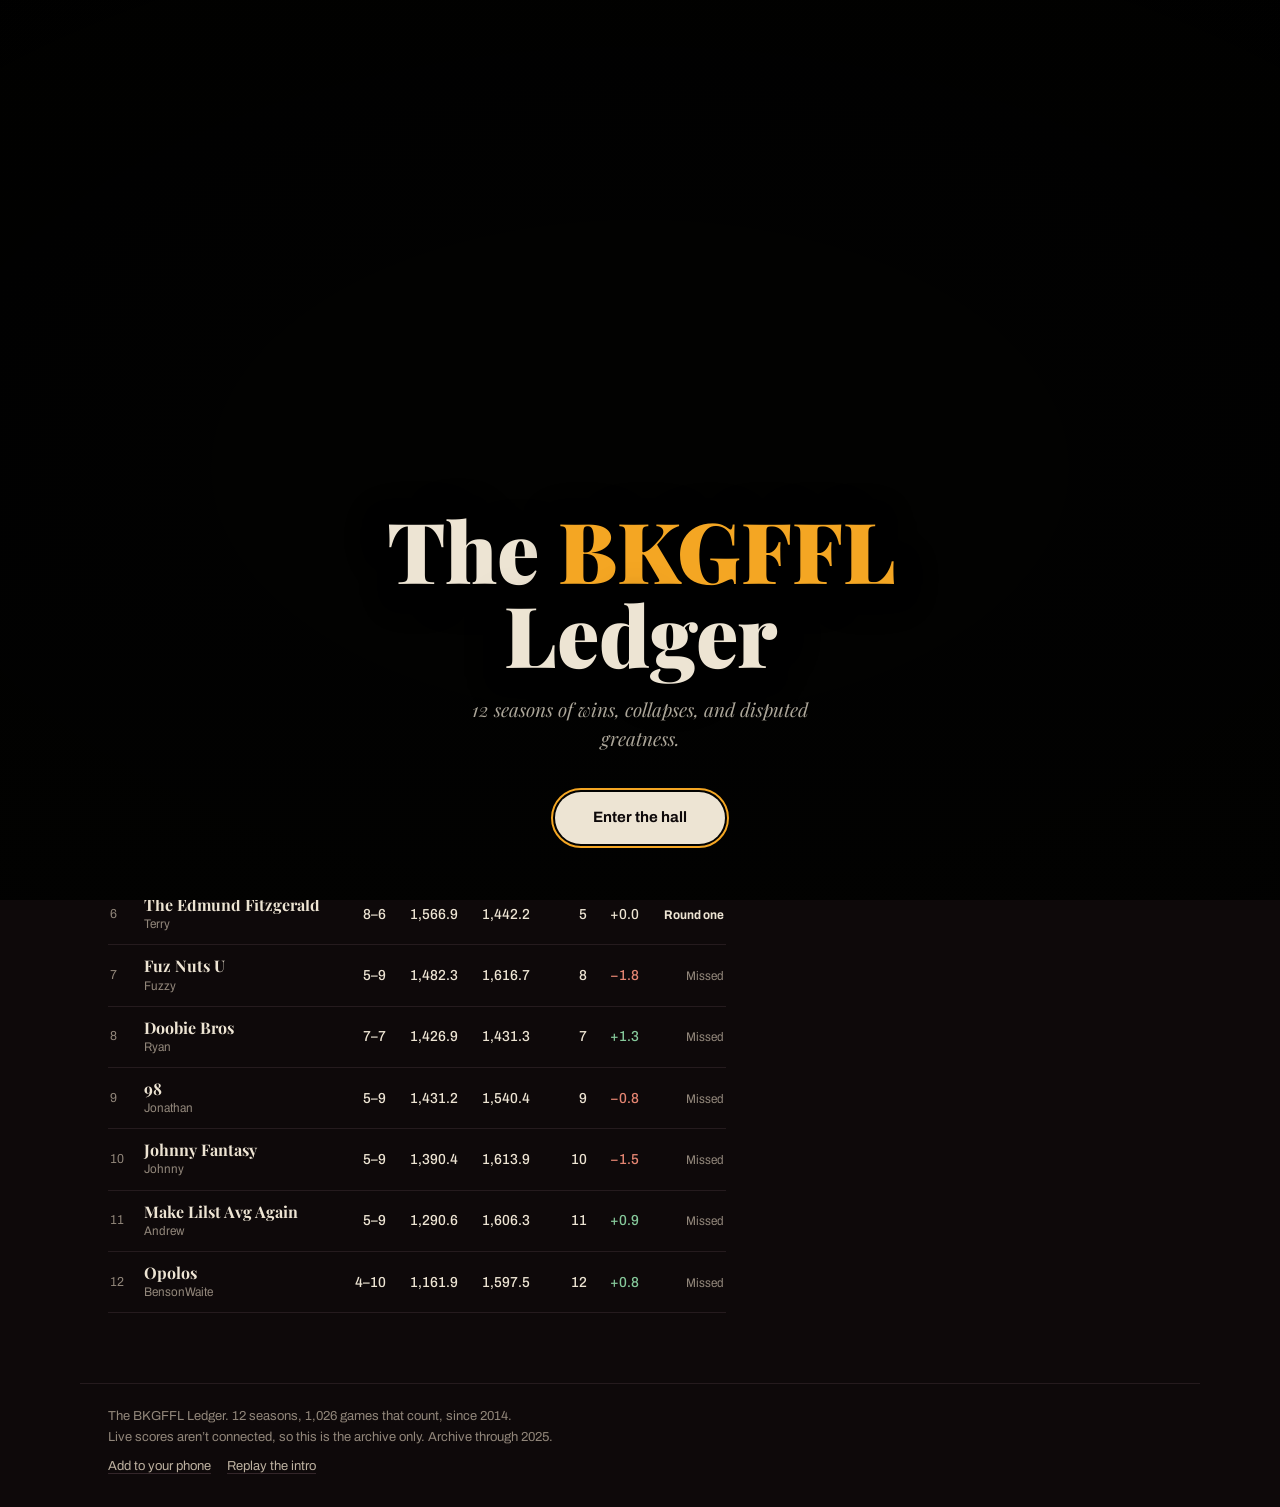
==== commit 872b26c2: "Rebuild the Ledger: live season, one stats engine, new interface The app now shows the season in pro" ====
--- a/index.html
+++ b/index.html
@@ -3,219 +3,95 @@
 <head>
 <meta charset="UTF-8">
 <meta name="viewport" content="width=device-width, initial-scale=1.0, viewport-fit=cover">
-<meta name="description" content="12 seasons of BKGFFL fantasy football history. Championships, records, rivalries, and the stats that settle arguments.">
-<meta property="og:title" content="BKGFFL — The BKGFFL Ledger">
-<meta property="og:description" content="12 seasons. 12 managers. 849 matchups. 6 champions. The complete archive of BKGFFL fantasy football.">
+<meta name="description" content="The BKGFFL Ledger: live scores and standings for the season in progress, and every champion, record, and rivalry since 2014.">
+<meta property="og:title" content="The BKGFFL Ledger">
+<meta property="og:description" content="This week's scores, the playoff race, and every champion, record, and rivalry since 2014.">
 <meta property="og:type" content="website">
 <meta name="twitter:card" content="summary">
-<meta name="twitter:title" content="BKGFFL — The BKGFFL Ledger">
-<meta name="twitter:description" content="The complete statistical archive of 12 seasons of BKGFFL fantasy football.">
-<meta name="theme-color" content="#722F37">
+<meta name="theme-color" content="#0E090A">
 <link rel="icon" type="image/svg+xml" href="favicon.svg">
 <link rel="manifest" href="manifest.json">
 <meta name="apple-mobile-web-app-capable" content="yes">
+<meta name="mobile-web-app-capable" content="yes">
 <meta name="apple-mobile-web-app-status-bar-style" content="black-translucent">
 <meta name="apple-mobile-web-app-title" content="BKGFFL">
 <link rel="apple-touch-icon" href="icons/icon-192.png">
-<title>BKGFFL — The BKGFFL Ledger</title>
-<link href="https://fonts.googleapis.com/css2?family=Playfair+Display:ital,wght@0,400;0,700;0,900;1,400&family=DM+Sans:wght@300;400;500;600;700&family=IBM+Plex+Mono:wght@300;400;500;600&family=Bebas+Neue&display=swap" rel="stylesheet">
-<link rel="stylesheet" href="css/styles.css?v=38">
+<title>The BKGFFL Ledger</title>
+<link rel="preconnect" href="https://fonts.googleapis.com">
+<link rel="preconnect" href="https://fonts.gstatic.com" crossorigin>
+<link href="https://fonts.googleapis.com/css2?family=Archivo:wdth,wght@62..125,400..800&family=Playfair+Display:ital,wght@0,700;0,900;1,400;1,500&display=swap" rel="stylesheet">
+<link rel="stylesheet" href="css/styles.css?v=60">
+<link rel="modulepreload" href="js/league.js">
 </head>
 <body>
 
-<a href="#tab-champions" class="skip-link">Skip to content</a>
+<a href="#view" class="skip-link">Skip to content</a>
 
-<div id="landing" class="landing" role="banner">
-  <video class="hall-video" id="landing-video" autoplay muted loop playsinline webkit-playsinline preload="metadata" aria-hidden="true" tabindex="-1">
-    <source src="assets/videos/hall-intro.mp4" type="video/mp4">
-  </video>
-  <div class="hall-scrim"></div>
-  <div class="landing-vignette"></div>
-  <div class="landing-grain"></div>
-  <div class="landing-inner">
-    <h1 class="landing-title">The <span style="color:var(--yellow)">BKGFFL</span> Ledger</h1>
-    <p class="landing-supporting">12 seasons of wins, collapses, and disputed greatness.</p>
-    <div class="landing-est">Est. 2014 · 12 Seasons of History</div>
-    <button class="landing-cta" id="landing-cta">Enter the Hall</button>
-  </div>
-</div>
-
-<div id="app" style="display:none">
-
-<!-- Hamburger toggle (mobile only) -->
-<button class="hamburger" id="hamburger" aria-label="Open menu" aria-expanded="false">
-  <span class="hamburger-line"></span>
-  <span class="hamburger-line"></span>
-  <span class="hamburger-line"></span>
-</button>
-
-<!-- Mobile drawer overlay -->
-<div class="drawer-overlay" id="drawer-overlay">
-  <nav class="drawer" id="drawer">
-    <div class="drawer-header">BKGFFL</div>
-    <button class="drawer-link" data-nav="home">Home</button>
-    <button class="drawer-link" data-nav="champions">Champions</button>
-    <button class="drawer-link" data-nav="standings">Standings</button>
-    <button class="drawer-link" data-nav="records">Records</button>
-    <button class="drawer-link" data-nav="seasons">Seasons</button>
-    <button class="drawer-link" data-nav="managers">Managers</button>
-    <button class="drawer-link" data-nav="compare">Compare</button>
+<header class="top" id="top">
+  <a class="wordmark" href="#/" aria-label="The BKGFFL Ledger, home">The <b>BKGFFL</b> Ledger</a>
+  <nav class="tabs" id="tabs" aria-label="Sections">
+    <a href="#/" data-tab="now">
+      <svg viewBox="0 0 24 24" aria-hidden="true"><rect x="3" y="5" width="18" height="14" rx="2"/><path d="M12 5v14M7 10v4M17 10v4"/></svg>
+      <span>Now</span>
+    </a>
+    <a href="#/seasons" data-tab="seasons">
+      <svg viewBox="0 0 24 24" aria-hidden="true"><circle cx="12" cy="14" r="6"/><path d="M9 8.6 7.5 4h9L15 8.6"/></svg>
+      <span>Seasons</span>
+    </a>
+    <a href="#/franchises" data-tab="franchises">
+      <svg viewBox="0 0 24 24" aria-hidden="true"><path d="M4 19V9l8-5 8 5v10"/><path d="M9 19v-6h6v6"/></svg>
+      <span>Franchises</span>
+    </a>
+    <a href="#/records" data-tab="records">
+      <svg viewBox="0 0 24 24" aria-hidden="true"><path d="M5 4h11a3 3 0 0 1 3 3v13H8a3 3 0 0 1-3-3V4z"/><path d="M9 4v12M12.5 9H16M12.5 12.5H16"/></svg>
+      <span>Records</span>
+    </a>
+    <a href="#/versus" data-tab="versus">
+      <svg viewBox="0 0 24 24" aria-hidden="true"><path d="M4 6l5 12M9 6 4 18M14 8h6M14 12h6M14 16h4"/></svg>
+      <span>Versus</span>
+    </a>
   </nav>
-</div>
-
-<!-- Compact mobile page header (hidden on desktop) -->
-<header id="mobilePageHeader" class="mobile-page-header">
-  <button class="mph-back" id="mphBack" aria-label="Back to Home">&#8592;</button>
-  <div id="mphKicker" class="mph-kicker"></div>
-  <h1 id="mphTitle" class="mph-title"></h1>
-  <div id="mphSub" class="mph-sub"></div>
+  <button class="status" id="status" type="button" aria-live="polite" title="Refresh scores"></button>
 </header>
 
-<div class="top-bar"></div>
-<header class="masthead" id="heroHeader">
-  <h1 class="masthead-logo">The <span style="color:var(--yellow)">BKGFFL</span> Ledger</h1>
-  <div class="masthead-rule"></div>
-  <div class="masthead-meta-2" id="masthead-meta-2">EST. 2014 · 12 SEASONS OF HISTORY</div>
-  <div class="masthead-vol" id="masthead-vol" style="display:none"></div>
-  <div class="league-stats-strip" id="stats-strip"></div>
-</header>
+<main id="view" tabindex="-1">
+  <p class="boot" id="boot">Opening the ledger…</p>
+</main>
 
-<nav class="nav" id="desktopNav">
-  <button class="nav-btn active" onclick="showTab('home',this)" aria-label="View Home">◈ Home</button>
-  <button class="nav-btn" onclick="showTab('champions',this)" aria-label="View Champions">◆ Champions</button>
-  <button class="nav-btn" onclick="showTab('power',this)" aria-label="View Standings">▲ Standings</button>
-  <button class="nav-btn" onclick="showTab('records',this)" aria-label="View Records">◉ Records</button>
-  <button class="nav-btn" onclick="showTab('seasons',this)" aria-label="View Seasons">▸ Seasons</button>
-  <button class="nav-btn" onclick="showTab('managers',this)" aria-label="View Managers">● Managers</button>
-  <button class="nav-btn" onclick="showTab('compare',this)" aria-label="Compare Managers">⇄ Compare</button>
-</nav>
+<footer class="foot" id="foot"></footer>
 
-<main>
-<section id="tab-home" class="section active" data-view="home">
-  <div class="home-snapshot">
-    <div class="home-section-header">
-      <h2 class="home-section-title">League Snapshot</h2>
-      <p class="home-section-sub">The story right now.</p>
-    </div>
-    <div class="snapshot-cards" id="snapshot-cards"></div>
-  </div>
-  <div class="home-archive">
-    <div class="home-section-header">
-      <h2 class="home-section-title">Explore the Archive</h2>
-      <p class="home-section-sub">Every page tells a different version of the story.</p>
-    </div>
-    <div class="archive-cards" id="archive-cards"></div>
-  </div>
-  <div class="home-footer">
-    <div class="home-footer-name">BKGFFL</div>
-    <div class="home-footer-desc">Complete League Ledger</div>
-    <div class="home-footer-since">Since 2014</div>
-  </div>
-</section>
+<div id="toast" class="toast" role="status" hidden></div>
 
-<section id="tab-champions" class="section" data-view="champions">
-  <div class="section-header">
-    <span class="section-title">HALL OF CHAMPIONS</span>
-    <div class="dynasty-callout" id="dynasty-callout"></div>
-  </div>
-  <div class="champions-grid" id="champions-grid"></div>
-</section>
-
-<section id="tab-power" class="section" data-view="standings"><div class="section-header"><div class="section-eyebrow">All Time</div><span class="section-title">All-Time Franchise Stats</span><span class="section-desc">Career numbers across every season</span><span class="section-desc" style="font-family:'IBM Plex Mono',monospace;font-size:10px;letter-spacing:3px;color:rgba(232,220,200,0.25);text-transform:uppercase;margin-top:6px;">Dynasties. Pretenders. The forever rebuild.</span></div><table class="power-table"><thead><tr><th data-sort="rank">Rank</th><th>Franchise</th><th data-sort="wins">W-L</th><th data-sort="winPct" class="sort-active sort-desc">Win %</th><th data-sort="championships">Titles</th><th data-sort="playoffAppearances">Playoffs</th><th data-sort="playoffByes" title="Number of times receiving a first-round playoff bye (top 2 seed)">Byes</th><th data-sort="tenWinSeasons" title="Number of regular seasons with 10 or more wins">10+W</th><th data-sort="avgPts">PPG</th></tr></thead><tbody id="power-tbody"></tbody></table></section>
-<section id="tab-records" class="section" data-view="records"><div class="section-header"><div class="section-eyebrow">Historical Data</div><span class="section-title">The Record Book</span><span class="section-desc">12 seasons of receipts</span></div><nav class="records-nav" id="records-nav" aria-label="Record Book chapters"></nav><div class="records-container" id="records-container"></div><div id="records-blowouts" class="records-chapter"></div><div id="records-close" class="records-chapter"></div><div id="records-bestseason" class="records-chapter"></div><div id="records-drought" class="records-chapter"></div></section>
-<section id="tab-seasons" class="section" data-view="seasons"><div class="section-header"><div class="section-eyebrow">Year By Year</div><span class="section-title">Season History</span></div><div class="timeline" id="timeline"></div><div class="seasons-list" id="seasons-list"></div></section>
-<section id="tab-managers" class="section" data-view="managers"><div class="section-header"><div class="section-eyebrow">The Roster</div><span class="section-title">Manager Profiles</span><span class="section-desc">Complete franchise histories.</span></div><div class="managers-grid" id="managers-grid"></div></section>
-
-<section id="tab-compare" class="section" data-view="compare">
-  <div class="section-header"><div class="section-eyebrow">Side by Side</div><span class="section-title">Compare</span><span class="section-desc">Head-to-head career stats</span></div>
-  <div class="compare-selects">
-    <div class="custom-select" id="cmp-a-wrap"><div class="custom-select-display" id="cmp-a-display" tabindex="0" role="combobox" aria-label="Select first manager" aria-expanded="false">Select Manager</div><div class="custom-select-options" id="cmp-a-options" role="listbox"></div><input type="hidden" id="cmp-a"></div>
-    <div class="compare-vs">VS</div>
-    <div class="custom-select" id="cmp-b-wrap"><div class="custom-select-display" id="cmp-b-display" tabindex="0" role="combobox" aria-label="Select second manager" aria-expanded="false">Select Manager</div><div class="custom-select-options" id="cmp-b-options" role="listbox"></div><input type="hidden" id="cmp-b"></div>
-  </div>
-  <div id="compare-container"></div>
-</section>
-</main>
-<div class="modal-overlay" id="modal-overlay" onclick="if(event.target===this)closeModal()">
-  <div class="modal" role="dialog" aria-modal="true">
-    <div class="modal-drag-handle"></div>
-    <button class="modal-close" onclick="closeModal()">✕</button>
-    <div class="modal-header" id="modal-header"></div>
-    <div class="modal-body" id="modal-body"></div>
-  </div>
-</div>
-
-<button class="back-to-top" id="back-to-top" aria-label="Back to top" onclick="window.scrollTo({top:0,behavior:'smooth'})">&#9650;</button>
-
-<div id="install-banner" class="install-banner" style="display:none">
-  <span class="install-banner-text">Add BKGFFL to your home screen for offline access</span>
-  <button id="install-btn" class="install-btn">Install</button>
-  <button id="install-dismiss" class="install-dismiss">&#10005;</button>
-</div>
-
-<div class="footnote" id="footnote"></div>
-</div>
-
-<script src="js/app.js?v=43" defer></script>
+<script type="module" src="js/app.js?v=60"></script>
 <script>
-// Register the service worker and watch for updates. When a new worker is
-// found, show a small bottom-anchored toast so the user can reload into
-// the new build with one tap — no need to close the app or re-add it.
-if ('serviceWorker' in navigator) {
+// Service worker: registers, checks for new builds every 30 minutes, and
+// offers a one-tap refresh when one is waiting.
+if ('serviceWorker' in navigator && location.hostname !== 'localhost') {
   window.addEventListener('load', function () {
     navigator.serviceWorker.register('/sw.js').then(function (reg) {
-      // Poll for updates every 30 minutes while the app stays open.
-      setInterval(function () { reg.update().catch(function(){}); }, 30 * 60 * 1000);
-
-      function showUpdateToast(worker) {
-        if (document.getElementById('sw-update-toast')) return;
-        var toast = document.createElement('div');
-        toast.id = 'sw-update-toast';
-        toast.setAttribute('role', 'status');
-        toast.style.cssText = [
-          'position:fixed','left:50%','bottom:20px','transform:translateX(-50%)',
-          'z-index:99999','background:#722F37','color:#E3DAC9',
-          'border:1px solid rgba(232,220,200,0.2)','border-radius:999px',
-          'box-shadow:0 10px 30px rgba(0,0,0,0.45)',
-          'padding:10px 18px','font-family:"IBM Plex Mono",monospace',
-          'font-size:12px','letter-spacing:1.5px','text-transform:uppercase',
-          'display:flex','align-items:center','gap:14px','max-width:92vw'
-        ].join(';');
-        toast.innerHTML = '<span>New version ready</span>' +
-          '<button type="button" id="sw-update-btn" style="' +
-            'background:#F4A623;color:#0D0B0B;border:0;border-radius:999px;' +
-            'padding:6px 14px;font-family:inherit;font-size:11px;' +
-            'letter-spacing:1.5px;text-transform:uppercase;font-weight:700;' +
-            'cursor:pointer">Refresh</button>';
-        document.body.appendChild(toast);
-        document.getElementById('sw-update-btn').onclick = function () {
-          toast.style.opacity = '0.6';
-          if (worker) worker.postMessage({ type: 'SKIP_WAITING' });
-        };
+      setInterval(function () { reg.update().catch(function () {}); }, 30 * 60 * 1000);
+      function offer(worker) {
+        var toast = document.getElementById('toast');
+        if (!toast || !worker) return;
+        toast.innerHTML = '<span>A new version is ready.</span><button type="button">Refresh</button>';
+        toast.hidden = false;
+        toast.querySelector('button').onclick = function () { worker.postMessage({ type: 'SKIP_WAITING' }); };
       }
-
-      // A new SW was found but is waiting because an old one controls the page.
-      if (reg.waiting) showUpdateToast(reg.waiting);
-
+      if (reg.waiting && navigator.serviceWorker.controller) offer(reg.waiting);
       reg.addEventListener('updatefound', function () {
         var nw = reg.installing;
         if (!nw) return;
         nw.addEventListener('statechange', function () {
-          if (nw.state === 'installed' && navigator.serviceWorker.controller) {
-            showUpdateToast(nw);
-          }
+          if (nw.state === 'installed' && navigator.serviceWorker.controller) offer(nw);
         });
       });
-
-      // When the new SW takes control (after skipWaiting), reload once so
-      // the page switches to the new assets. Guarded to avoid refresh loops.
       var refreshing = false;
       navigator.serviceWorker.addEventListener('controllerchange', function () {
         if (refreshing) return;
         refreshing = true;
         window.location.reload();
       });
-    }).catch(function(){});
+    }).catch(function () {});
   });
 }
 </script>
--- a/css/styles.css
+++ b/css/styles.css
@@ -1,2586 +1,485 @@
-/* ════════════════════════════════════════════
-   BKGFFL — MISSION CONTROL
-   Wine + Bone + Terminal
-════════════════════════════════════════════ */
+/* ════════════════════════════════════════════════════════════
+   THE BKGFFL LEDGER
+   Oxblood night, bone ink. Two typefaces:
+     Playfair Display — the Ledger's voice: wordmark, names, and the
+                        italic margin notes that annotate every number.
+     Archivo (variable width) — every figure and control. Condensed
+                        for scores, normal for reading.
+   Gold means a championship. Amber means live. Nothing else gets either.
+   ════════════════════════════════════════════════════════════ */
+
 :root {
-  --wine:         #722F37;
-  --wine-bright:  #9A4048;
-  --wine-dim:     #4A1F24;
-  --wine-ghost:   rgba(114,47,55,0.06);
-  --wine-border:  rgba(114,47,55,0.12);
-  --wine-border-h:rgba(114,47,55,0.35);
-
-  --bone:         #E3DAC9;
-  --bone-dim:     #A89F91;
-  --bone-muted:   #5A554D;
-  --bone-faint:   #3A3632;
-
-  --black:        #0A0A0A;
-  --card:         #141212;
-  --card-hover:   #1A1616;
-  --elevated:     #1E1A1A;
-
-  --green:        #C9A84C;
-  --green-bright: #D4B85A;
-  --green-dim:    rgba(201,168,76,0.12);
-  --red:          #C0392B;
-  --red-bright:   #E74C3C;
-  --red-dim:      rgba(192,57,43,0.10);
-  --yellow:       #F4A623;
-  --blue:         #5DADE2;
-
-  --radius:       12px;
-  --radius-sm:    8px;
-  --shadow:       0 1px 3px rgba(0,0,0,0.4), 0 4px 12px rgba(0,0,0,0.25);
-  --shadow-hover: 0 4px 16px rgba(0,0,0,0.6), 0 12px 32px rgba(0,0,0,0.35);
-}
-
-.skip-link {
-  position:absolute; left:-9999px; top:auto; width:1px; height:1px; overflow:hidden;
-  z-index:9999; padding:8px 16px; background:var(--wine); color:var(--bone);
-  font-family:'IBM Plex Mono',monospace; font-size:12px; text-decoration:none; border-radius:0 0 4px 0;
-}
-.skip-link:focus { left:0; top:0; width:auto; height:auto; overflow:visible; }
-*, *::before, *::after { margin:0; padding:0; box-sizing:border-box; }
-html { scroll-behavior:smooth; -webkit-text-size-adjust:100%; }
+  --ink: #0e090a;
+  --page: #171011;
+  --raised: #20171a;
+  --line: #33262a;
+  --line-soft: #251b1e;
+
+  --bone: #ede4d3;
+  --bone-2: #bdb1a0;
+  --bone-3: #91867a;
+
+  --wine: #7a2e38;
+  --wine-hi: #d0687a;
+  --wine-deep: #2b1216;
+  --gold: #d8b25e;
+  --amber: #f4a623;
+  --win: #86c99b;
+  --loss: #e48572;
+
+  --serif: 'Playfair Display', Georgia, 'Times New Roman', serif;
+  --sans: 'Archivo', system-ui, -apple-system, 'Segoe UI', sans-serif;
+
+  --pad: 16px;
+  --max: 1120px;
+  --tabbar: 58px;
+  --r: 10px;
+}
+
+*, *::before, *::after { box-sizing: border-box; margin: 0; padding: 0; }
+html { -webkit-text-size-adjust: 100%; scroll-padding-top: 72px; }
 body {
-  background:var(--black);
-  color:var(--bone);
-  font-family:'DM Sans', system-ui, sans-serif;
-  font-size:15px; font-weight:400;
-  overflow-x:hidden;
-  -webkit-font-smoothing:antialiased;
-  -moz-osx-font-smoothing:grayscale;
-}
-
-/* Subtle grain */
-body::before {
-  content:''; position:fixed; inset:0; pointer-events:none; z-index:0;
-  background-image:url("data:image/svg+xml,%3Csvg viewBox='0 0 512 512' xmlns='http://www.w3.org/2000/svg'%3E%3Cfilter id='n'%3E%3CfeTurbulence type='fractalNoise' baseFrequency='0.7' numOctaves='4' stitchTiles='stitch'/%3E%3C/filter%3E%3Crect width='100%25' height='100%25' filter='url(%23n)' opacity='0.015'/%3E%3C/svg%3E");
-}
-
-/* ── LANDING ──────────────────────────
-   Cinematic video intro as the full-screen background.
-   CSS handles sizing, dark-bottom scrim for copy legibility,
-   grain + vignette atmospherics, and the camera-push exit. */
-.landing {
-  position:relative; width:100%; min-height:100vh; min-height:100svh;
-  display:flex; align-items:center; justify-content:flex-end;
-  flex-direction:column;
-  background:#020201;
-  overflow:hidden; z-index:100;
-  transition:opacity 0.8s cubic-bezier(0.55,0,0.3,1);
-  isolation:isolate;
-}
-.landing.is-leaving { opacity:0; pointer-events:none; }
-
-/* Video fills the viewport, cropping to cover — portrait or landscape.
-   Slight camera-push scale on exit to feel like walking into the scene. */
-.hall-video {
-  position:absolute; inset:0; z-index:0;
-  width:100%; height:100%;
-  object-fit:cover; object-position:center center;
-  pointer-events:none;
-  transform-origin:50% 50%;
-  transition:transform 1s cubic-bezier(0.5,0,0.3,1), filter 1s ease;
-  will-change:transform;
-  background:#020201;
-}
-.landing.is-leaving .hall-video {
-  transform:scale(1.12);
-  filter:blur(2px) brightness(1.05);
-}
-
-/* Bottom-weighted scrim — quiets the lower portion where the copy sits,
-   leaves the upper two-thirds of the video untouched. */
-.hall-scrim {
-  position:absolute; inset:0; z-index:1; pointer-events:none;
-  background:
-    linear-gradient(180deg,
-      rgba(2,2,1,0.15)  0%,
-      rgba(2,2,1,0)    26%,
-      rgba(2,2,1,0)    52%,
-      rgba(2,2,1,0.55) 78%,
-      rgba(2,2,1,0.88) 100%);
-}
-
-/* Vignette — tight cinematic frame */
-.landing-vignette {
-  position:absolute; inset:0; pointer-events:none; z-index:2;
-  background:
-    radial-gradient(ellipse 85% 70% at 50% 52%,
-      transparent 0%,
-      rgba(0,0,0,0.35) 55%,
-      rgba(0,0,0,0.92) 100%);
-}
-.landing-grain {
-  position:absolute; inset:0; pointer-events:none; z-index:3; opacity:0.06;
-  background-image:url("data:image/svg+xml,%3Csvg viewBox='0 0 256 256' xmlns='http://www.w3.org/2000/svg'%3E%3Cfilter id='g'%3E%3CfeTurbulence type='fractalNoise' baseFrequency='0.85' numOctaves='4' stitchTiles='stitch'/%3E%3C/filter%3E%3Crect width='100%25' height='100%25' filter='url(%23g)' opacity='1'/%3E%3C/svg%3E");
-  background-size:200px 200px;
-  animation:grainDrift 8s linear infinite;
-}
-@keyframes grainDrift {
-  0% { transform:translate(0,0); }
-  25% { transform:translate(-3px,2px); }
-  50% { transform:translate(2px,-1px); }
-  75% { transform:translate(-1px,3px); }
-  100% { transform:translate(0,0); }
-}
-
-/* ── COPY BLOCK ───────────────────────
-   Anchored toward the lower third so the upper two-thirds
-   of the video stay unobstructed. */
-.landing-inner {
-  position:relative; z-index:4;
-  display:flex; flex-direction:column; align-items:center;
-  text-align:center;
-  padding:0 clamp(20px,6vw,40px) clamp(42px,9vw,80px);
-  max-width:680px;
-  transition:opacity 0.55s ease, transform 0.7s cubic-bezier(0.5,0,0.3,1);
-}
-.landing.is-leaving .landing-inner {
-  opacity:0; transform:translateY(-10px) scale(0.98);
-}
-.landing-eyebrow {
-  font-family:'IBM Plex Mono', monospace; font-weight:500;
-  font-size:clamp(10px,1.2vw,12px);
-  letter-spacing:0.58em;
-  color:rgba(212,184,90,0.72);
-  text-transform:uppercase;
-  margin-bottom:clamp(18px,3vw,28px);
-  padding-left:0.58em;
-}
-.landing-title {
-  font-family:'Playfair Display', serif; font-weight:900;
-  font-size:clamp(40px,8.5vw,84px);
-  color:var(--bone);
-  letter-spacing:0.005em;
-  line-height:1;
-  text-shadow:
-    0 2px 24px rgba(0,0,0,0.9),
-    0 4px 40px rgba(0,0,0,0.75),
-    0 0 2px rgba(0,0,0,0.6);
-  margin:0;
-}
-.landing-supporting {
-  font-family:'DM Sans', sans-serif; font-weight:300;
-  font-size:clamp(14px,1.9vw,18px);
-  color:rgba(227,218,201,0.62);
-  margin:clamp(18px,3vw,26px) 0 0;
-  line-height:1.55;
-  max-width:36ch;
-  font-style:italic;
-}
-.landing-est {
-  font-family:'IBM Plex Mono', monospace; font-weight:400;
-  font-size:clamp(10px,1.1vw,11px);
-  letter-spacing:0.28em;
-  color:rgba(227,218,201,0.35);
-  margin-top:clamp(18px,2.5vw,22px);
-  padding-left:0.28em;
-  text-transform:uppercase;
-}
-.landing-cta {
-  font-family:'IBM Plex Mono', monospace; font-weight:500;
-  font-size:clamp(11px,1.2vw,13px);
-  letter-spacing:0.38em;
-  text-transform:uppercase;
-  color:rgba(240,210,150,0.92);
-  background:
-    linear-gradient(180deg,
-      rgba(30,20,10,0.35) 0%,
-      rgba(15,10,6,0.55) 100%);
-  backdrop-filter:blur(2px);
-  -webkit-backdrop-filter:blur(2px);
-  border:1px solid rgba(201,168,76,0.38);
-  border-radius:999px;
-  padding:clamp(15px,1.9vw,19px) clamp(36px,6vw,68px);
-  padding-left:calc(clamp(36px,6vw,68px) + 0.38em);
-  cursor:pointer;
-  margin-top:clamp(42px,6vw,60px);
-  position:relative;
-  box-shadow:
-    0 0 24px rgba(201,168,76,0.10),
-    inset 0 0 20px rgba(201,168,76,0.05),
-    0 10px 30px rgba(0,0,0,0.55);
-  transition:color 0.3s ease, border-color 0.3s ease, box-shadow 0.3s ease, transform 0.2s ease;
-}
-.landing-cta:hover {
-  color:rgba(248,225,180,1);
-  border-color:rgba(212,184,90,0.72);
-  box-shadow:
-    0 0 40px rgba(201,168,76,0.22),
-    inset 0 0 30px rgba(201,168,76,0.09),
-    0 14px 40px rgba(0,0,0,0.6);
-  transform:translateY(-1px);
-}
-.landing-cta:focus-visible {
-  outline:2px solid rgba(212,184,90,0.9);
-  outline-offset:4px;
-}
-.landing-cta:active { transform:translateY(0) scale(0.99); }
-
-/* Entry fade-up staggered */
-.landing-eyebrow,
-.landing-title,
-.landing-supporting,
-.landing-est,
-.landing-cta {
-  opacity:0; transform:translateY(18px);
-  animation:landingFadeUp 1.1s cubic-bezier(0.2,0.7,0.2,1) forwards;
-}
-.landing-title      { animation-delay:0.15s; }
-.landing-supporting { animation-delay:0.30s; }
-.landing-est        { animation-delay:0.45s; }
-.landing-cta        { animation-delay:0.65s; }
-@keyframes landingFadeUp {
-  to { opacity:1; transform:translateY(0); }
-}
-
-/* Reduced motion — hold the video on first frame, kill all animation */
+  background: var(--ink);
+  color: var(--bone);
+  font-family: var(--sans);
+  font-size: 15px;
+  line-height: 1.45;
+  -webkit-font-smoothing: antialiased;
+  overflow-x: hidden;
+  /* the corridor's down-light, kept from the intro film */
+  background-image: radial-gradient(120% 420px at 50% -120px, rgba(122, 46, 56, 0.28), transparent 70%);
+  background-repeat: no-repeat;
+  padding-bottom: calc(var(--tabbar) + env(safe-area-inset-bottom));
+}
+a { color: inherit; text-decoration: none; }
+button { font: inherit; color: inherit; background: none; border: 0; cursor: pointer; }
+select { font: inherit; }
+img { display: block; max-width: 100%; }
+ul, ol { list-style: none; }
+:focus-visible { outline: 2px solid var(--amber); outline-offset: 2px; border-radius: 4px; }
+.num, .tbl td.n, .tbl th.n { font-variant-numeric: tabular-nums; }
+
+.skip-link { position: absolute; left: -999px; top: 0; background: var(--wine); color: var(--bone); padding: 10px 14px; z-index: 300; }
+.skip-link:focus { left: 0; }
+
+/* ── Header ─────────────────────────────────────────────── */
+.top {
+  position: sticky; top: 0; z-index: 50;
+  display: flex; align-items: center; justify-content: space-between; gap: 12px;
+  padding: calc(10px + env(safe-area-inset-top)) var(--pad) 10px;
+  border-bottom: 1px solid var(--line-soft);
+}
+/* The blur sits on a pseudo-element: a backdrop-filter on .top itself would
+   make it the containing block for the fixed tab bar inside it. */
+.top::before { content: ''; position: absolute; inset: 0; z-index: -1; background: rgba(14, 9, 10, 0.88); backdrop-filter: blur(14px); -webkit-backdrop-filter: blur(14px); }
+.wordmark { font-family: var(--serif); font-weight: 900; font-size: 20px; letter-spacing: 0.005em; white-space: nowrap; }
+.wordmark b { color: var(--amber); font-weight: 900; }
+
+.status {
+  display: inline-flex; align-items: center; gap: 7px;
+  font-size: 13px; font-stretch: 90%; font-weight: 600; color: var(--bone-2);
+  padding: 6px 11px; border: 1px solid var(--line); border-radius: 999px; white-space: nowrap;
+}
+.status:empty { display: none; }
+.status .dot { width: 7px; height: 7px; border-radius: 50%; background: var(--bone-3); flex: none; }
+.status.is-live { color: var(--amber); border-color: rgba(244, 166, 35, 0.4); }
+.status.is-live .dot { background: var(--amber); animation: pulse 1.6s ease-in-out infinite; }
+.status.is-busy .dot { animation: pulse 0.7s ease-in-out infinite; }
+@keyframes pulse { 0%, 100% { opacity: 1; transform: scale(1); } 50% { opacity: 0.35; transform: scale(0.8); } }
+
+/* Tabs: a thumb-reach bar on phones, inline in the header on wide screens. */
+.tabs {
+  position: fixed; left: 0; right: 0; bottom: 0; z-index: 60;
+  display: grid; grid-template-columns: repeat(5, 1fr);
+  height: calc(var(--tabbar) + env(safe-area-inset-bottom));
+  padding-bottom: env(safe-area-inset-bottom);
+  background: rgba(14, 9, 10, 0.94);
+  backdrop-filter: blur(16px); -webkit-backdrop-filter: blur(16px);
+  border-top: 1px solid var(--line);
+}
+.tabs a {
+  display: flex; flex-direction: column; align-items: center; justify-content: center; gap: 3px;
+  font-size: 11.5px; font-stretch: 88%; font-weight: 600; color: var(--bone-3);
+  position: relative;
+}
+.tabs svg { width: 22px; height: 22px; fill: none; stroke: currentColor; stroke-width: 1.6; stroke-linecap: round; stroke-linejoin: round; }
+.tabs a.on { color: var(--bone); }
+.tabs a.on::before { content: ''; position: absolute; top: -1px; left: 28%; right: 28%; height: 2px; background: var(--amber); }
+
+/* ── Page frame ─────────────────────────────────────────── */
+#view { display: block; max-width: var(--max); margin: 0 auto; padding: 20px var(--pad) 40px; outline: none; }
+.boot { color: var(--bone-3); font-family: var(--serif); font-style: italic; padding: 80px 0; text-align: center; }
+.section { margin-top: 36px; }
+.section:first-child { margin-top: 0; }
+.cols { margin-top: 36px; }
+.cols > div + div { margin-top: 36px; }
+
+.page-title { font-family: var(--serif); font-weight: 900; font-size: 34px; line-height: 1.05; letter-spacing: -0.01em; }
+.page-sub { color: var(--bone-2); margin-top: 6px; max-width: 60ch; }
+.sec { font-family: var(--serif); font-weight: 700; font-size: 22px; line-height: 1.15; }
+.sec-sub { color: var(--bone-3); font-size: 13.5px; margin-top: 3px; max-width: 64ch; }
+.sec-head { display: flex; align-items: baseline; justify-content: space-between; gap: 12px; margin-bottom: 12px; flex-wrap: wrap; }
+.more { color: var(--wine-hi); font-size: 13.5px; font-weight: 600; white-space: nowrap; }
+.more:hover { text-decoration: underline; }
+.muted { color: var(--bone-3); }
+.crumb { display: inline-flex; align-items: center; gap: 6px; color: var(--bone-2); font-size: 13.5px; font-weight: 600; margin-bottom: 14px; }
+.crumb:hover { color: var(--bone); }
+.crumb + .section { margin-top: 0; }
+
+/* The Ledger's margin note: italic serif to the right of a red margin rule,
+   the way a bound ledger annotates a line. Used wherever history comments
+   on a live number — and nowhere else. */
+.note {
+  font-family: var(--serif); font-style: italic; font-size: 14.5px; line-height: 1.45; color: var(--bone-2);
+  border-left: 2px solid var(--wine); padding-left: 10px;
+}
+.note + .note { margin-top: 6px; }
+
+/* ── Week header ────────────────────────────────────────── */
+.week-head { display: flex; align-items: flex-end; justify-content: space-between; gap: 12px; margin-bottom: 14px; }
+.week-title { font-family: var(--serif); font-weight: 900; font-size: 40px; line-height: 0.95; letter-spacing: -0.01em; }
+.week-meta { color: var(--bone-2); font-size: 14px; margin-top: 8px; display: flex; align-items: center; gap: 8px; flex-wrap: wrap; }
+.pill { display: inline-flex; align-items: center; gap: 6px; font-size: 12.5px; font-weight: 700; font-stretch: 88%; padding: 3px 9px; border-radius: 999px; border: 1px solid var(--line); color: var(--bone-2); }
+.pill.live { color: var(--amber); border-color: rgba(244, 166, 35, 0.45); }
+.pill.live::before { content: ''; width: 6px; height: 6px; border-radius: 50%; background: var(--amber); animation: pulse 1.6s ease-in-out infinite; }
+.pill.gold { color: var(--gold); border-color: rgba(216, 178, 94, 0.4); }
+.steps { display: flex; gap: 6px; flex: none; }
+.steps a, .steps span { width: 40px; height: 40px; display: grid; place-items: center; border: 1px solid var(--line); border-radius: 50%; font-size: 18px; color: var(--bone); }
+.steps span { color: var(--line); }
+.steps a:hover { border-color: var(--bone-3); }
+
+/* ── Matchups ───────────────────────────────────────────── */
+.games { display: grid; gap: 10px; }
+.games-label { font-size: 13px; font-weight: 700; color: var(--bone-2); margin: 18px 0 8px; }
+.games-label:first-child { margin-top: 0; }
+.game { background: var(--page); border: 1px solid var(--line-soft); border-radius: var(--r); overflow: hidden; }
+.game.is-live { border-color: rgba(244, 166, 35, 0.32); }
+.game-link { display: block; padding: 12px 14px 10px; }
+.game-link:hover { background: var(--raised); }
+.side { display: grid; grid-template-columns: 22px minmax(0, 1fr) auto; align-items: baseline; column-gap: 6px; padding: 3px 0; }
+.side .seed { font-size: 12px; color: var(--bone-3); font-variant-numeric: tabular-nums; }
+.side .tname { font-family: var(--serif); font-weight: 700; font-size: 17px; white-space: nowrap; overflow: hidden; text-overflow: ellipsis; }
+.side .trec { font-family: var(--sans); font-weight: 400; font-size: 12.5px; color: var(--bone-3); margin-left: 6px; font-variant-numeric: tabular-nums; }
+.side .score { font-stretch: 75%; font-weight: 700; font-size: 27px; line-height: 1; font-variant-numeric: tabular-nums; letter-spacing: 0.01em; }
+.side .proj { grid-column: 2 / 4; justify-self: end; font-size: 12px; color: var(--bone-3); font-variant-numeric: tabular-nums; margin-top: 1px; }
+.side.lost .tname, .side.lost .score { color: var(--bone-3); }
+.side.lost .tname { font-weight: 700; }
+.side.won .score { color: var(--bone); }
+.side.pre .score { color: var(--bone-3); font-weight: 500; font-size: 20px; }
+.prob { height: 3px; background: var(--line); border-radius: 2px; margin-top: 9px; overflow: hidden; display: flex; }
+.prob i { display: block; height: 100%; background: var(--amber); }
+.prob-cap { display: flex; justify-content: space-between; font-size: 11.5px; color: var(--bone-3); margin-top: 4px; font-variant-numeric: tabular-nums; }
+.game .note { margin: 0 14px 12px; font-size: 13.5px; }
+.game.minor .side .tname { font-size: 15px; }
+.game.minor .side .score { font-size: 21px; }
+.flash { animation: flash 1.4s ease-out; }
+@keyframes flash { 0% { color: var(--amber); } 100% { color: inherit; } }
+
+/* ── The Ledger says ────────────────────────────────────── */
+.says { display: grid; gap: 0; border-top: 1px solid var(--line); }
+.says li { border-bottom: 1px solid var(--line-soft); }
+.says a, .says .says-item { display: grid; grid-template-columns: 10px minmax(0, 1fr); gap: 10px; padding: 12px 2px; align-items: baseline; }
+.says a:hover { background: var(--page); }
+.says .tick { width: 7px; height: 7px; border-radius: 50%; background: var(--bone-3); transform: translateY(-1px); }
+.says .tone-gold .tick { background: var(--gold); }
+.says .tone-hot .tick { background: var(--win); }
+.says .tone-cold .tick { background: var(--loss); }
+.says p { font-family: var(--serif); font-size: 16px; line-height: 1.42; color: var(--bone); max-width: 68ch; }
+
+/* ── Tables ─────────────────────────────────────────────── */
+.tbl-wrap { overflow-x: auto; -webkit-overflow-scrolling: touch; margin: 0 calc(var(--pad) * -1); padding: 0 var(--pad); }
+.tbl { width: 100%; border-collapse: collapse; font-stretch: 92%; }
+.tbl th { font-size: 12px; font-weight: 600; color: var(--bone-3); text-align: left; padding: 0 8px 8px; border-bottom: 1px solid var(--line); white-space: nowrap; }
+.tbl td { padding: 10px 8px; border-bottom: 1px solid var(--line-soft); vertical-align: middle; font-size: 14.5px; }
+.tbl th.n, .tbl td.n { text-align: right; }
+.tbl th.c, .tbl td.c { text-align: center; }
+.tbl td.n { font-weight: 500; white-space: nowrap; }
+.tbl th:first-child, .tbl td:first-child { padding-left: 2px; }
+.tbl th:last-child, .tbl td:last-child { padding-right: 2px; }
+.tbl td.rank { width: 26px; color: var(--bone-3); font-size: 13px; font-variant-numeric: tabular-nums; }
+.tbl tr.is-me td { background: rgba(122, 46, 56, 0.14); }
+.tbl tbody tr { position: relative; }
+.tbl .tn { font-family: var(--serif); font-weight: 700; font-size: 16px; line-height: 1.2; display: block; }
+.tbl a.tn:hover { text-decoration: underline; text-decoration-color: var(--wine-hi); text-underline-offset: 3px; }
+.tbl .tp { display: block; font-size: 12.5px; color: var(--bone-3); margin-top: 1px; font-weight: 400; }
+.tbl .strong { font-weight: 700; color: var(--bone); }
+.tbl th[data-sort] { cursor: pointer; user-select: none; }
+.tbl th[data-sort]:hover { color: var(--bone); }
+.tbl th.sorted { color: var(--bone); }
+.tbl th.sorted::after { content: ' ▾'; color: var(--amber); }
+.tbl th.sorted.asc::after { content: ' ▴'; }
+.tbl tr.cut td { padding: 0; border-bottom: 0; }
+.tbl tr.cut span { display: block; font-size: 11.5px; font-weight: 600; color: var(--wine-hi); border-top: 1px dashed var(--wine); padding: 3px 2px 5px; }
+.pos { color: var(--win); } .neg { color: var(--loss); }
+.gold, .tbl .gold { color: var(--gold); }
+.mark { font-size: 11.5px; font-weight: 700; color: var(--bone-3); margin-left: 5px; vertical-align: 1px; }
+.mark.x { color: var(--win); } .mark.z { color: var(--gold); } .mark.e { color: var(--loss); }
+.form { display: inline-flex; gap: 3px; vertical-align: middle; }
+.form i { width: 7px; height: 14px; border-radius: 2px; background: var(--line); display: block; }
+.form i.w { background: var(--win); } .form i.l { background: var(--loss); height: 8px; align-self: flex-end; } .form i.t { background: var(--bone-3); height: 11px; align-self: flex-end; }
+.legend { font-size: 12.5px; color: var(--bone-3); margin-top: 10px; display: flex; flex-wrap: wrap; gap: 4px 14px; }
+.legend b { font-weight: 700; }
+.hide-s { display: none; }
+.only-m { display: flex; }
+
+/* Horizontal bar inside a row (shares, win rates, droughts). */
+.bar { display: block; height: 6px; background: var(--line-soft); border-radius: 3px; overflow: hidden; min-width: 60px; }
+.bar i { display: block; height: 100%; background: var(--bone-2); border-radius: 3px; }
+.bar.win i { background: var(--win); } .bar.loss i { background: var(--loss); } .bar.gold i { background: var(--gold); } .bar.wine i { background: var(--wine-hi); }
+.bar.split { display: flex; } .bar.split i:first-child { background: var(--win); border-radius: 3px 0 0 3px; } .bar.split i:last-child { background: var(--loss); border-radius: 0 3px 3px 0; }
+
+/* ── Leaderboards (record book) ─────────────────────────── */
+.lb { border-top: 1px solid var(--line); }
+.lb li { display: grid; grid-template-columns: 26px minmax(0, 1fr) auto; column-gap: 8px; align-items: baseline; padding: 10px 2px; border-bottom: 1px solid var(--line-soft); }
+.lb .k { color: var(--bone-3); font-size: 13px; font-variant-numeric: tabular-nums; }
+.lb .who { font-family: var(--serif); font-weight: 700; font-size: 16px; line-height: 1.25; min-width: 0; }
+.lb .who a:hover { text-decoration: underline; text-underline-offset: 3px; text-decoration-color: var(--wine-hi); }
+.lb .ctx { display: block; font-family: var(--sans); font-weight: 400; font-size: 12.5px; color: var(--bone-3); margin-top: 2px; }
+.lb .v { font-stretch: 78%; font-weight: 700; font-size: 20px; font-variant-numeric: tabular-nums; white-space: nowrap; }
+.lb li:first-child .v { color: var(--gold); }
+.lb .bar { grid-column: 2 / 4; margin-top: 7px; }
+.lb li.is-new .ctx::after { content: ' · this season'; color: var(--amber); }
+.duo { display: grid; gap: 28px; }
+
+/* Headline records */
+.heads { display: grid; grid-template-columns: 1fr 1fr; gap: 1px; background: var(--page); border: 1px solid var(--line-soft); border-radius: var(--r); overflow: hidden; }
+.head { background: var(--page); padding: 14px; min-width: 0; box-shadow: 0 0 0 1px var(--line-soft); }
+.head.wide { grid-column: 1 / -1; }
+.head dt { font-size: 12.5px; color: var(--bone-3); font-weight: 600; }
+.head .big { font-stretch: 75%; font-weight: 800; font-size: 36px; line-height: 1.05; margin-top: 4px; font-variant-numeric: tabular-nums; }
+.head .big small { font-size: 15px; font-weight: 500; color: var(--bone-3); font-stretch: 90%; }
+.head .who { font-family: var(--serif); font-weight: 700; font-size: 16px; margin-top: 4px; }
+.head .ctx { font-size: 12.5px; color: var(--bone-3); margin-top: 2px; }
+
+/* Chapter nav + chips */
+.chips { display: flex; gap: 6px; overflow-x: auto; margin: 0 calc(var(--pad) * -1); padding: 2px var(--pad) 10px; scrollbar-width: none; }
+.chips::-webkit-scrollbar { display: none; }
+.chip { flex: none; font-size: 13.5px; font-weight: 600; font-stretch: 92%; color: var(--bone-2); padding: 7px 13px; border: 1px solid var(--line); border-radius: 999px; white-space: nowrap; }
+.chip:hover { color: var(--bone); border-color: var(--bone-3); }
+.chip.on { background: var(--bone); color: var(--ink); border-color: var(--bone); }
+.chapnav { position: sticky; top: calc(49px + env(safe-area-inset-top)); z-index: 20; background: rgba(14, 9, 10, 0.94); backdrop-filter: blur(12px); -webkit-backdrop-filter: blur(12px); padding-top: 10px; border-bottom: 1px solid var(--line-soft); margin-bottom: 4px; }
+
+/* ── Awards / definition grids ──────────────────────────── */
+.awards { display: grid; grid-template-columns: 1fr 1fr; gap: 1px; background: var(--page); border: 1px solid var(--line-soft); border-radius: var(--r); overflow: hidden; }
+.award { background: var(--page); padding: 12px 14px; min-width: 0; box-shadow: 0 0 0 1px var(--line-soft); }
+.award dt { font-size: 12.5px; color: var(--bone-3); font-weight: 600; }
+.award .v { font-stretch: 78%; font-weight: 700; font-size: 24px; line-height: 1.1; margin-top: 3px; font-variant-numeric: tabular-nums; }
+.award dd.t { font-size: 13.5px; color: var(--bone-2); margin-top: 3px; line-height: 1.35; }
+
+/* The wire */
+.wire { border-top: 1px solid var(--line); }
+.wire li { padding: 10px 2px; border-bottom: 1px solid var(--line-soft); font-size: 14px; display: grid; grid-template-columns: minmax(0, 1fr) auto; gap: 2px 10px; }
+.wire .when { color: var(--bone-3); font-size: 12.5px; white-space: nowrap; }
+.wire .mv { grid-column: 1 / -1; color: var(--bone-2); font-size: 13.5px; }
+.wire .add { color: var(--win); font-weight: 700; } .wire .drop { color: var(--loss); font-weight: 700; } .wire .trade { color: var(--gold); font-weight: 700; }
+.wire b { font-weight: 600; color: var(--bone); }
+
+/* ── Champion hero + rings ──────────────────────────────── */
+.ring { border-radius: 16px; background: #0a0607; aspect-ratio: 1; height: auto; object-fit: cover; }
+.ring-ph { border-radius: 16px; aspect-ratio: 1; border: 1px dashed var(--line); display: grid; place-items: center; color: var(--bone-3); font-family: var(--serif); font-style: italic; font-size: 13px; text-align: center; padding: 6px; }
+.crown { display: grid; grid-template-columns: 104px minmax(0, 1fr); gap: 16px; align-items: center; padding: 16px; border: 1px solid rgba(216, 178, 94, 0.28); border-radius: 14px; background: linear-gradient(135deg, rgba(122, 46, 56, 0.22), rgba(216, 178, 94, 0.05)); }
+.crown .ring, .crown .ring-ph { width: 104px; box-shadow: 0 6px 30px rgba(0, 0, 0, 0.5); }
+.crown .lbl { font-size: 13px; font-weight: 600; color: var(--gold); }
+.crown .who { font-family: var(--serif); font-weight: 900; font-size: 28px; line-height: 1.05; margin-top: 2px; }
+.crown .fin { margin-top: 8px; color: var(--bone-2); font-size: 14px; }
+.crown .fin b { font-stretch: 78%; font-weight: 700; font-size: 19px; color: var(--bone); font-variant-numeric: tabular-nums; }
+
+.ring-wall { display: grid; grid-template-columns: repeat(2, minmax(0, 1fr)); gap: 12px; }
+.ring-tile { display: block; background: var(--page); border: 1px solid var(--line-soft); border-radius: 14px; padding: 12px; }
+.ring-tile:hover { border-color: var(--line); background: var(--raised); }
+.ring-tile .ring, .ring-tile .ring-ph { width: 100%; }
+.ring-tile .yr { font-stretch: 75%; font-weight: 800; font-size: 26px; line-height: 1; margin-top: 10px; font-variant-numeric: tabular-nums; }
+.ring-tile .champ { font-family: var(--serif); font-weight: 700; font-size: 17px; line-height: 1.2; margin-top: 4px; }
+.ring-tile .def { font-size: 12.5px; color: var(--bone-3); margin-top: 3px; line-height: 1.35; }
+.ring-tile.pending { border-style: dashed; }
+
+/* Bracket */
+.bracket { display: grid; gap: 14px; }
+.bround h4 { font-size: 13px; font-weight: 700; color: var(--bone-2); margin-bottom: 6px; }
+.bround h4 small { font-weight: 400; color: var(--bone-3); }
+.bgame { background: var(--page); border: 1px solid var(--line-soft); border-radius: 8px; overflow: hidden; margin-bottom: 6px; }
+.bgame .bt { display: grid; grid-template-columns: 20px minmax(0, 1fr) auto; gap: 6px; padding: 7px 10px; align-items: baseline; }
+.bgame .bt + .bt { border-top: 1px solid var(--line-soft); }
+.bgame .bt .sd { font-size: 12px; color: var(--bone-3); }
+.bgame .bt .nm { font-family: var(--serif); font-weight: 700; font-size: 15px; white-space: nowrap; overflow: hidden; text-overflow: ellipsis; }
+.bgame .bt .sc { font-stretch: 78%; font-weight: 700; font-size: 17px; font-variant-numeric: tabular-nums; }
+.bgame .bt.l .nm, .bgame .bt.l .sc { color: var(--bone-3); }
+.bgame.title { border-color: rgba(216, 178, 94, 0.4); }
+.bgame.title .bt.w .nm, .bgame.title .bt.w .sc { color: var(--gold); }
+.byes { font-size: 13px; color: var(--bone-3); margin-top: 2px; }
+
+/* Week-by-week accordion */
+.weeks details { border-bottom: 1px solid var(--line-soft); }
+.weeks summary { display: flex; justify-content: space-between; gap: 10px; padding: 12px 2px; cursor: pointer; font-weight: 600; list-style: none; }
+.weeks summary::-webkit-details-marker { display: none; }
+.weeks summary .s { color: var(--bone-3); font-weight: 400; font-size: 13.5px; text-align: right; }
+.weeks .res { display: grid; grid-template-columns: minmax(0, 1fr) auto auto minmax(0, 1fr); gap: 4px 8px; padding: 2px 2px 14px; font-size: 14px; align-items: baseline; }
+.weeks .res .a { text-align: right; } .weeks .res .sa, .weeks .res .sb { font-variant-numeric: tabular-nums; font-weight: 700; font-stretch: 85%; }
+.weeks .res .dim { color: var(--bone-3); font-weight: 400; }
+.weeks .res .tag { grid-column: 1 / -1; font-size: 12px; color: var(--bone-3); text-align: center; margin: 6px 0 -2px; }
+
+/* ── Franchise page ─────────────────────────────────────── */
+.fr-head { display: grid; gap: 12px; }
+.fr-name { font-family: var(--serif); font-weight: 900; font-size: 36px; line-height: 1.02; letter-spacing: -0.01em; }
+.fr-meta { color: var(--bone-2); font-size: 14px; margin-top: 6px; }
+.rings-row { display: flex; flex-wrap: wrap; gap: 8px; }
+.rings-row a { width: 58px; text-align: center; font-size: 12.5px; font-weight: 700; color: var(--gold); font-variant-numeric: tabular-nums; }
+.rings-row .ring { width: 58px; border-radius: 10px; margin-bottom: 3px; }
+.era { display: flex; align-items: center; gap: 8px; font-size: 13.5px; color: var(--bone-2); flex-wrap: wrap; }
+.era select { background: var(--page); color: var(--bone); border: 1px solid var(--line); border-radius: 8px; padding: 7px 26px 7px 10px; font-weight: 600; font-variant-numeric: tabular-nums; -webkit-appearance: none; appearance: none;
+  background-image: url("data:image/svg+xml,%3Csvg xmlns='http://www.w3.org/2000/svg' viewBox='0 0 10 6'%3E%3Cpath d='M1 1l4 4 4-4' fill='none' stroke='%23bdb1a0' stroke-width='1.5'/%3E%3C/svg%3E"); background-repeat: no-repeat; background-position: right 9px center; background-size: 9px; }
+.era .reset { color: var(--wine-hi); font-weight: 600; }
+.now-strip { border: 1px solid rgba(244, 166, 35, 0.3); border-radius: var(--r); padding: 12px 14px; background: rgba(244, 166, 35, 0.05); }
+.now-strip .l1 { font-weight: 700; }
+.now-strip .l2 { color: var(--bone-2); font-size: 14px; margin-top: 2px; }
+
+/* Ledger sheet: stat, value, league rank */
+.sheet { width: 100%; border-collapse: collapse; }
+.sheet td { padding: 10px 6px; border-bottom: 1px solid var(--line-soft); }
+.sheet tr:first-child td { border-top: 1px solid var(--line); }
+.sheet td:first-child { color: var(--bone-2); padding-left: 2px; }
+.sheet td.v { text-align: right; font-weight: 700; font-stretch: 85%; font-size: 17px; font-variant-numeric: tabular-nums; white-space: nowrap; }
+.sheet td.v small { font-weight: 400; color: var(--bone-3); font-size: 13px; font-stretch: 95%; }
+.sheet td.rk { text-align: right; width: 64px; color: var(--bone-3); font-size: 13px; padding-right: 2px; white-space: nowrap; }
+.sheet td.rk.top { color: var(--gold); font-weight: 700; }
+.sheet td.rk.bot { color: var(--loss); }
+
+.facts { border-top: 1px solid var(--line); }
+.facts li a, .facts li span.row { display: grid; grid-template-columns: 108px minmax(0, 1fr); gap: 10px; padding: 11px 2px; border-bottom: 1px solid var(--line-soft); align-items: baseline; }
+.facts li a:hover { background: var(--page); }
+.facts .k { font-size: 13px; color: var(--bone-3); font-weight: 600; }
+.facts .t { font-family: var(--serif); font-size: 15.5px; }
+
+.res-tag { font-size: 12.5px; font-weight: 700; white-space: nowrap; }
+.res-tag.champion { color: var(--gold); } .res-tag.runner-up { color: var(--bone); } .res-tag.missed { color: var(--bone-3); font-weight: 400; }
+.res-tag.alive { color: var(--amber); }
+.winbar { display: flex; gap: 2px; margin-top: 5px; }
+.winbar i { width: 5px; height: 5px; border-radius: 1px; background: var(--line); }
+.winbar i.w { background: var(--win); } .winbar i.pw { background: var(--gold); } .winbar i.l { background: #4a383b; } .winbar i.t { background: var(--bone-3); }
+
+/* ── Versus ─────────────────────────────────────────────── */
+.vs-pick { display: grid; grid-template-columns: minmax(0, 1fr) auto minmax(0, 1fr); gap: 8px; align-items: center; }
+.vs-pick select { width: 100%; background: var(--page); color: var(--bone); border: 1px solid var(--line); border-radius: 10px; padding: 12px 10px; font-family: var(--serif); font-weight: 700; font-size: 15px; -webkit-appearance: none; appearance: none; text-overflow: ellipsis; }
+.vs-pick .x { color: var(--bone-3); font-family: var(--serif); font-style: italic; }
+.vs-score { display: grid; grid-template-columns: minmax(0, 1fr) auto minmax(0, 1fr); gap: 10px; align-items: center; margin-top: 22px; text-align: center; }
+.vs-score .nm { font-family: var(--serif); font-weight: 700; font-size: 17px; line-height: 1.15; }
+.vs-score .nm.lead { color: var(--bone); } .vs-score .nm.trail { color: var(--bone-3); }
+.vs-score .rec { font-stretch: 72%; font-weight: 800; font-size: 56px; line-height: 1; font-variant-numeric: tabular-nums; white-space: nowrap; }
+.vs-score .rec span { color: var(--bone-3); font-weight: 500; }
+.vs-bar { display: flex; height: 8px; border-radius: 4px; overflow: hidden; background: var(--line); margin-top: 14px; }
+.vs-bar i:first-child { background: var(--bone); } .vs-bar i:last-child { background: var(--wine); }
+.vs-cap { display: flex; justify-content: space-between; font-size: 12.5px; color: var(--bone-3); margin-top: 6px; }
+.tape { width: 100%; border-collapse: collapse; }
+.tape td { padding: 9px 4px; border-bottom: 1px solid var(--line-soft); font-variant-numeric: tabular-nums; }
+.tape tr:first-child td { border-top: 1px solid var(--line); }
+.tape td.a, .tape td.b { width: 30%; font-weight: 700; font-stretch: 85%; font-size: 16px; color: var(--bone-3); }
+.tape td.a { text-align: left; } .tape td.b { text-align: right; }
+.tape td.k { text-align: center; color: var(--bone-2); font-size: 13.5px; }
+.tape td.best { color: var(--bone); }
+.tape td.best::after { content: ''; display: inline-block; width: 6px; height: 6px; border-radius: 50%; background: var(--gold); margin-left: 6px; vertical-align: 2px; }
+.tape td.b.best::after { display: none; }
+.tape td.b.best::before { content: ''; display: inline-block; width: 6px; height: 6px; border-radius: 50%; background: var(--gold); margin-right: 6px; vertical-align: 2px; }
+.log { border-top: 1px solid var(--line); }
+.log li { display: grid; grid-template-columns: 74px minmax(0, 1fr) 18px; gap: 8px; padding: 9px 2px; border-bottom: 1px solid var(--line-soft); align-items: baseline; font-size: 14.5px; }
+.log .when { color: var(--bone-3); font-size: 12.5px; font-variant-numeric: tabular-nums; }
+.log .sc { font-variant-numeric: tabular-nums; font-stretch: 88%; }
+.log .sc b { font-weight: 700; } .log .sc .lo { color: var(--bone-3); }
+.log .sc small { color: var(--bone-3); font-size: 12px; margin-left: 6px; }
+.log .r { font-weight: 800; font-size: 13px; text-align: right; }
+.log .r.w { color: var(--win); } .log .r.l { color: var(--loss); } .log .r.t { color: var(--bone-3); }
+.log li.void { opacity: 0.55; }
+
+.grid-h2h { border-collapse: collapse; font-size: 12.5px; font-variant-numeric: tabular-nums; width: 100%; }
+.grid-h2h th, .grid-h2h td { padding: 7px 5px; text-align: center; border: 1px solid var(--line-soft); white-space: nowrap; }
+.grid-h2h th { color: var(--bone-2); font-weight: 600; font-stretch: 85%; }
+.grid-h2h th.rowh { text-align: left; font-family: var(--serif); font-weight: 700; font-size: 13.5px; color: var(--bone); }
+.grid-h2h td a { display: block; }
+.grid-h2h td.up { color: var(--win); } .grid-h2h td.dn { color: var(--loss); } .grid-h2h td.own { background: rgba(134, 201, 155, 0.1); font-weight: 700; } .grid-h2h td.owned { background: rgba(228, 133, 114, 0.1); font-weight: 700; }
+.grid-h2h td.self { color: var(--line); }
+.grid-h2h td:hover { outline: 1px solid var(--bone-3); outline-offset: -1px; }
+
+/* ── Footer / toast ─────────────────────────────────────── */
+.foot { max-width: var(--max); margin: 0 auto; padding: 22px var(--pad) 30px; border-top: 1px solid var(--line-soft); color: var(--bone-3); font-size: 13px; line-height: 1.6; }
+.foot a, .foot button { color: var(--bone-2); text-decoration: underline; text-decoration-color: var(--line); text-underline-offset: 3px; }
+.foot a:hover, .foot button:hover { color: var(--bone); }
+.foot .links { display: flex; flex-wrap: wrap; gap: 4px 16px; margin-top: 8px; }
+.toast { position: fixed; left: 50%; transform: translateX(-50%); bottom: calc(var(--tabbar) + env(safe-area-inset-bottom) + 12px); z-index: 200; background: var(--bone); color: var(--ink); border-radius: 999px; padding: 9px 9px 9px 16px; display: flex; align-items: center; gap: 12px; font-size: 14px; font-weight: 600; box-shadow: 0 10px 30px rgba(0, 0, 0, 0.5); max-width: 92vw; white-space: nowrap; }
+.toast[hidden] { display: none; }
+.toast button { background: var(--wine); color: var(--bone); border-radius: 999px; padding: 6px 13px; font-weight: 700; font-size: 13px; }
+.empty { border: 1px dashed var(--line); border-radius: var(--r); padding: 18px; color: var(--bone-2); font-size: 14.5px; }
+.empty b { color: var(--bone); }
+
+/* ── Intro film (first visit only) ──────────────────────── */
+.landing { position: fixed; inset: 0; z-index: 500; display: flex; flex-direction: column; align-items: center; justify-content: flex-end; background: #020201; overflow: hidden; transition: opacity 0.8s cubic-bezier(0.55, 0, 0.3, 1); isolation: isolate; }
+.landing.is-leaving { opacity: 0; pointer-events: none; }
+.hall-video { position: absolute; inset: 0; width: 100%; height: 100%; object-fit: cover; pointer-events: none; transition: transform 1s cubic-bezier(0.5, 0, 0.3, 1), filter 1s ease; background: #020201; }
+.landing.is-leaving .hall-video { transform: scale(1.12); filter: blur(2px) brightness(1.05); }
+.hall-scrim { position: absolute; inset: 0; z-index: 1; pointer-events: none; background: linear-gradient(180deg, rgba(2, 2, 1, 0.15) 0%, rgba(2, 2, 1, 0) 26%, rgba(2, 2, 1, 0) 52%, rgba(2, 2, 1, 0.55) 78%, rgba(2, 2, 1, 0.9) 100%), radial-gradient(ellipse 85% 70% at 50% 52%, transparent 0%, rgba(0, 0, 0, 0.35) 55%, rgba(0, 0, 0, 0.92) 100%); }
+.landing-inner { position: relative; z-index: 4; display: flex; flex-direction: column; align-items: center; text-align: center; padding: 0 24px calc(56px + env(safe-area-inset-bottom)); max-width: 680px; transition: opacity 0.55s ease, transform 0.7s cubic-bezier(0.5, 0, 0.3, 1); }
+.landing.is-leaving .landing-inner { opacity: 0; transform: translateY(-10px) scale(0.98); }
+.landing-title { font-family: var(--serif); font-weight: 900; font-size: clamp(40px, 8.5vw, 84px); line-height: 1; text-shadow: 0 2px 24px rgba(0, 0, 0, 0.9), 0 4px 40px rgba(0, 0, 0, 0.75); }
+.landing-title b { color: var(--amber); font-weight: 900; }
+.landing-supporting { font-family: var(--serif); font-style: italic; font-size: clamp(15px, 1.9vw, 19px); color: rgba(237, 228, 211, 0.72); margin-top: 20px; line-height: 1.5; max-width: 34ch; }
+.landing-cta { margin-top: 40px; font-weight: 700; font-size: 15px; color: var(--ink); background: var(--bone); border-radius: 999px; padding: 15px 38px; transition: transform 0.2s ease, background 0.2s ease; }
+.landing-cta:hover { background: #fff; transform: translateY(-1px); }
+
+/* ── Wider screens ──────────────────────────────────────── */
+@media (min-width: 560px) {
+  .ring-wall { grid-template-columns: repeat(3, minmax(0, 1fr)); }
+  .games { grid-template-columns: 1fr 1fr; }
+  .heads { grid-template-columns: repeat(3, 1fr); }
+  .head.wide { grid-column: auto; }
+  .awards { grid-template-columns: repeat(3, 1fr); }
+  .hide-s { display: table-cell; }
+  .show-s { display: none; }
+}
+@media (min-width: 900px) {
+  :root { --pad: 28px; }
+  body { font-size: 16px; padding-bottom: 0; }
+  html { scroll-padding-top: 90px; }
+  .top { padding: 14px var(--pad); }
+  .top-inner { max-width: var(--max); }
+  .wordmark { font-size: 24px; }
+  .tabs { position: static; display: flex; gap: 4px; height: auto; padding: 0; background: none; border: 0; backdrop-filter: none; -webkit-backdrop-filter: none; margin-left: auto; }
+  .tabs a { flex-direction: row; font-size: 15px; font-stretch: 95%; padding: 8px 14px; border-radius: 999px; }
+  .tabs svg { display: none; }
+  .tabs a:hover { color: var(--bone); }
+  .tabs a.on { background: var(--raised); }
+  .tabs a.on::before { display: none; }
+  #view { padding-top: 34px; padding-bottom: 70px; }
+  .page-title { font-size: 48px; }
+  .week-title { font-size: 60px; }
+  .fr-name { font-size: 56px; }
+  .sec { font-size: 26px; }
+  .section { margin-top: 52px; }
+  .games { grid-template-columns: repeat(3, 1fr); gap: 12px; }
+  .cols { display: grid; grid-template-columns: minmax(0, 1.55fr) minmax(0, 1fr); gap: 48px; align-items: start; }
+  .cols { margin-top: 52px; }
+  .cols > div + div { margin-top: 0; }
+  .cols.even { grid-template-columns: 1fr 1fr; }
+  .ring-wall { grid-template-columns: repeat(4, minmax(0, 1fr)); gap: 16px; }
+  .duo { grid-template-columns: 1fr 1fr; gap: 48px; }
+  .bracket { grid-template-columns: repeat(3, 1fr); align-items: center; gap: 20px; }
+  .crown { grid-template-columns: 150px minmax(0, 1fr); padding: 24px; gap: 26px; }
+  .crown .ring, .crown .ring-ph { width: 150px; }
+  .crown .who { font-size: 42px; }
+  .heads { grid-template-columns: repeat(5, 1fr); }
+  .awards { grid-template-columns: repeat(3, 1fr); }
+  .fr-head { grid-template-columns: minmax(0, 1fr) auto; align-items: end; }
+  .toast { bottom: 24px; }
+  .chapnav { top: 61px; }
+  .chapnav .chips { flex-wrap: wrap; overflow: visible; }
+  .vs-score .rec { font-size: 84px; }
+  .vs-score .nm { font-size: 26px; }
+  .vs-pick select { font-size: 18px; padding: 14px; }
+  .hide-m { display: table-cell; }
+  .only-m { display: none; }
+  .tbl td { padding: 11px 10px; }
+  .tbl th { padding: 0 10px 9px; }
+}
+@media (max-width: 899px) { .hide-m { display: none; } }
+
 @media (prefers-reduced-motion: reduce) {
-  .landing-grain { animation:none !important; }
-  .landing-eyebrow,
-  .landing-title,
-  .landing-supporting,
-  .landing-est,
-  .landing-cta { animation:none !important; opacity:1; transform:none; }
-}
-
-/* Mobile — tighten padding and copy width; video cover still fills frame */
-@media (max-width: 600px) {
-  .landing-inner      { padding:0 22px clamp(36px,9vw,60px); }
-  .landing-supporting { max-width:28ch; }
-}
-
-/* ── MASTHEAD ───────────────────────── */
-.top-bar {
-  height:2px;
-  background:linear-gradient(90deg, transparent 0%, var(--wine-dim) 20%, var(--wine) 50%, var(--wine-dim) 80%, transparent 100%);
-}
-.masthead {
-  position:relative; text-align:center;
-  padding:clamp(40px,9vw,80px) 24px clamp(20px,3vw,32px);
-  overflow:hidden;
-}
-.masthead::before {
-  content:''; position:absolute; inset:0;
-  background:radial-gradient(ellipse 60% 50% at 50% 10%, rgba(114,47,55,0.08) 0%, transparent 70%);
-  pointer-events:none;
-}
-.masthead-eyebrow {
-  font-family:'IBM Plex Mono', monospace;
-  font-size:10px; letter-spacing:5px; color:var(--bone-muted);
-  text-transform:uppercase; margin-bottom:12px;
-}
-.masthead-logo {
-  font-family:'Playfair Display', serif; font-weight:900;
-  font-size:clamp(40px,8.5vw,84px);
-  color:var(--bone);
-  letter-spacing:0.005em;
-  line-height:1;
-  margin:0;
-  position:relative; z-index:1;
-}
-.masthead-rule {
-  width:140px; height:1px;
-  background:linear-gradient(90deg, transparent, var(--gold), transparent);
-  opacity:0.35;
-  margin:24px auto 28px;
-}
-.masthead-meta-1 {
-  font-family:'IBM Plex Mono', monospace;
-  font-size:13px; letter-spacing:0.32em; font-weight:500;
-  color:var(--bone-muted); text-transform:uppercase;
-  margin-bottom:10px;
-}
-.masthead-meta-2 {
-  font-family:'IBM Plex Mono', monospace;
-  font-size:11px; letter-spacing:0.28em; font-weight:400;
-  color:var(--bone-muted); text-transform:uppercase;
-  opacity:0.65; margin-bottom:48px;
-}
-.masthead-vol, .masthead-title, .masthead-est { display:none; }
-.masthead-divider { display:none; }
-.masthead-subtitle { display:none; }
-
-/* Stats strip — self-centering grid inside masthead.
-   max-width matches .section (1200px). Masthead padding (24px)
-   acts as a natural gutter on small viewports. */
-.league-stats-strip {
-  display:grid;
-  grid-template-columns:repeat(5, minmax(0, 1fr));
-  max-width:1200px;
-  margin:clamp(24px,5vw,40px) auto 0;
-  background:var(--card);
-  border:1px solid var(--wine-border);
-  border-radius:var(--radius);
-  overflow:hidden;
-}
-@media(max-width:1023px) {
-  .league-stats-strip { grid-template-columns:repeat(3, minmax(0, 1fr)); }
-}
-@media(max-width:639px) {
-  .league-stats-strip { grid-template-columns:repeat(2, minmax(0, 1fr)); }
-}
-.strip-stat {
-  display:flex; flex-direction:column;
-  align-items:center; justify-content:center;
-  gap:6px;
-  padding:clamp(16px,4vw,24px) 8px;
-}
-.strip-stat:not(:last-child) { border-right:1px solid var(--wine-border); }
-.strip-stat svg, .strip-stat img {
-  width:16px; height:16px; flex-shrink:0;
-}
-.strip-stat-num {
-  font-family:'IBM Plex Mono', monospace; font-weight:600;
-  font-size:clamp(24px,6vw,36px);
-  color:var(--green); line-height:1;
-}
-.strip-stat-label {
-  font-family:'IBM Plex Mono', monospace;
-  font-size:10px; color:var(--bone-muted);
-  letter-spacing:2px; text-transform:uppercase;
-}
-
-/* ── NAV — tab bar with symbol prefixes ─ */
-.nav {
-  position:sticky; top:0; z-index:100;
-  background:rgba(10,10,10,0.97);
-  backdrop-filter:blur(16px); -webkit-backdrop-filter:blur(16px);
-  border-bottom:1px solid var(--wine-border);
-  display:flex; justify-content:center;
-  overflow-x:auto;
-  scrollbar-width:none; -ms-overflow-style:none;
-  padding:0 8px;
-}
-.nav::-webkit-scrollbar { display:none; }
-.nav::after {
-  content:''; position:sticky; right:0; top:0; min-width:24px; flex-shrink:0;
-  background:linear-gradient(90deg, transparent, rgba(10,10,10,0.97));
-  pointer-events:none;
-}
-.nav-btn {
-  font-family:'IBM Plex Mono', monospace;
-  font-size:13px; letter-spacing:1.5px; font-weight:400;
-  color:var(--bone-muted); background:none; border:none;
-  padding:14px clamp(10px,2.5vw,18px);
-  cursor:pointer; white-space:nowrap; position:relative;
-  text-transform:uppercase; flex-shrink:0;
-  -webkit-tap-highlight-color:transparent;
-  transition:color 0.2s;
-}
-.nav-btn:hover { color:#e6c15a; }
-.nav-btn.active { color:#fbbf24; }
-.nav-btn.active::after {
-  content:''; position:absolute;
-  bottom:0; left:8px; right:8px; height:2px;
-  background:#fbbf24; border-radius:1px 1px 0 0;
-}
-
-/* ── SECTIONS ───────────────────────── */
-.section {
-  display:none; max-width:1200px; margin:0 auto;
-  padding:clamp(24px,5vw,48px) clamp(14px,4vw,24px);
-  animation:fadeUp 0.25s ease;
-}
-.section.active { display:block; }
-@keyframes fadeUp { from{opacity:0;transform:translateY(8px)} to{opacity:1;transform:translateY(0)} }
-
-.section-header {
-  margin-bottom:clamp(24px,5vw,40px);
-  display:flex; flex-direction:column; align-items:center;
-  text-align:center;
-}
-.section-eyebrow {
-  font-family:'IBM Plex Mono', monospace;
-  font-size:10px; letter-spacing:4px; color:var(--wine);
-  text-transform:uppercase; margin-bottom:8px;
-}
-.section-title {
-  font-family:'Bebas Neue', sans-serif; font-weight:400;
-  font-size:clamp(40px,10vw,64px);
-  color:var(--bone); letter-spacing:3px; line-height:1;
-  display:block; width:100%;
-}
-.section-desc {
-  font-family:'DM Sans', sans-serif;
-  font-size:14px; color:var(--bone-dim); margin-top:10px;
-  line-height:1.5; display:block;
-}
-
-/* ── CHAMPION CARDS ─────────────────── */
-.champions-grid {
-  display:grid;
-  grid-template-columns:repeat(auto-fill, minmax(clamp(200px,45vw,240px), 1fr));
-  gap:20px; max-width:1280px; margin:0 auto;
-}
-.champion-card {
-  background:#141414;
-  border:1px solid rgba(255,255,255,0.06);
-  border-radius:12px;
-  padding:16px 16px 20px;
-  text-align:center; position:relative; overflow:hidden;
-  cursor:pointer;
-  transition:transform 0.3s, box-shadow 0.3s;
-  -webkit-tap-highlight-color:transparent;
-}
-@media(hover:hover) {
-  .champion-card:hover {
-    transform:translateY(-4px);
-    box-shadow:0 0 24px rgba(114,47,55,0.3);
-  }
-}
-.champion-card:active { transform:scale(0.97); }
-/* ── CANONICAL RING WRAPPER ─────────────────────────────────
-   Single source of truth for all ring displays.
-   Used by: Champions grid, Season History thumbs, Season Recap hero.
-   Size controlled by variant class; aspect-ratio keeps it square. */
-.ring-wrapper {
-  aspect-ratio:1/1;
-  margin:4px auto 0;
-  background:#0b0b0d;
-  border-radius:16px;
-  box-shadow:inset 0 0 0 1px rgba(255,255,255,0.06);
-  padding:16px; position:relative;
-  display:flex; align-items:center; justify-content:center;
-  overflow:hidden;
-}
-.ring-wrapper img {
-  width:100%; height:100%;
-  object-fit:contain; object-position:center;
-  border-radius:0; box-shadow:none; display:block;
-}
-.ring-wrapper .ring-vignette {
-  position:absolute; inset:0; border-radius:16px; pointer-events:none;
-  background:radial-gradient(closest-side, rgba(255,255,255,0.06), rgba(0,0,0,0.72));
-}
-.ring-wrapper-tbd {
-  width:100%; height:100%;
-  border:2px dashed rgba(114,47,55,0.5);
-  border-radius:50%;
-  display:flex; align-items:center; justify-content:center;
-  font-family:'IBM Plex Mono',monospace;
-  font-size:13px; color:rgba(232,220,200,0.55);
-}
-/* Size variants */
-.ring-wrapper--sm { width:56px; }
-.ring-wrapper--md { width:clamp(160px,38vw,220px); }
-.ring-wrapper--lg { width:200px; }
-.champ-year {
-  font-family:'Bebas Neue', sans-serif;
-  font-size:clamp(24px,6vw,32px); color:var(--bone); letter-spacing:2px;
-  margin-top:12px; line-height:1;
-}
-.champ-name {
-  font-family:'DM Sans', sans-serif; font-weight:700;
-  font-size:clamp(13px,3.5vw,15px);
-  color:rgba(255,255,255,0.9); line-height:1.2;
-  margin-top:4px;
-}
-.champ-manager {
-  font-family:'IBM Plex Mono', monospace;
-  font-size:11px; color:rgba(232,220,200,0.6); margin-top:2px;
-}
-.champ-score {
-  font-family:'IBM Plex Mono', monospace;
-  font-size:12px; margin-top:10px;
-  display:flex; align-items:center; justify-content:center; gap:6px;
-}
-.champ-score .score-for { color:#4ade80; }
-.champ-score .score-sep { color:rgba(232,220,200,0.3); }
-.champ-score .score-against { color:#f87171; }
-.champ-margin {
-  font-family:'IBM Plex Mono', monospace;
-  font-size:10px; color:#722f37; margin-top:2px;
-}
-/* Dynasty callout pill */
-.dynasty-callout {
-  display:inline-flex; align-items:center; gap:12px;
-  border:1px solid rgba(114,47,55,0.3);
-  background:rgba(114,47,55,0.1);
-  border-radius:9999px; padding:8px 20px;
-  margin-top:24px;
-}
-.dynasty-callout span {
-  font-family:'IBM Plex Mono',monospace;
-  font-size:12px; color:rgba(232,220,200,0.6);
-}
-.dynasty-callout .dynasty-sep {
-  color:#722f37; font-size:14px;
-}
-
-/* ── STANDINGS TABLE ────────────────────── */
-.power-table {
-  width:100%; border-collapse:separate; border-spacing:0 4px; table-layout:fixed;
-}
-.power-table thead tr { }
-.power-table th {
-  font-family:'IBM Plex Mono', monospace;
-  font-size:10px; letter-spacing:2.5px; font-weight:500;
-  color:var(--bone-dim); text-transform:uppercase;
-  text-align:left; padding:10px 14px 8px;
-  border-bottom:1px solid var(--wine-border);
-}
-.power-table th[data-sort] {
-  cursor:pointer; user-select:none; transition:color 0.18s;
-}
-.power-table th[data-sort]:hover { color:var(--bone); }
-.power-table th[data-sort]::after {
-  content:''; display:inline-block; width:0; margin-left:4px;
-  opacity:0; transition:opacity 0.18s;
-}
-.power-table th.sort-active { color:var(--bone); }
-.power-table th.sort-active.sort-desc::after { content:' ▾'; opacity:1; }
-.power-table th.sort-active.sort-asc::after { content:' ▴'; opacity:1; }
-.power-table tbody tr {
-  background:var(--card);
-  border-radius:var(--radius-sm);
-  cursor:pointer; transition:background 0.18s, box-shadow 0.18s, transform 0.18s;
-}
-.power-table tbody tr:hover {
-  background:var(--card-hover);
-  box-shadow:0 2px 8px rgba(0,0,0,0.3);
-}
-.power-table td {
-  padding:clamp(12px,2.5vw,16px) 14px; vertical-align:middle;
-  overflow:hidden; text-overflow:ellipsis;
-}
-.power-table td:first-child { border-radius:var(--radius-sm) 0 0 var(--radius-sm); }
-.power-table td:last-child { border-radius:0 var(--radius-sm) var(--radius-sm) 0; }
-/* Pedestal rows — top 3 */
-.power-table tr.pedestal-1 {
-  background:linear-gradient(90deg, rgba(201,168,76,0.08) 0%, var(--card) 60%);
-  box-shadow:inset 3px 0 0 #c9a84c;
-}
-.power-table tr.pedestal-2 {
-  background:linear-gradient(90deg, rgba(192,192,210,0.06) 0%, var(--card) 60%);
-  box-shadow:inset 3px 0 0 rgba(192,192,210,0.5);
-}
-.power-table tr.pedestal-3 {
-  background:linear-gradient(90deg, rgba(180,130,80,0.06) 0%, var(--card) 60%);
-  box-shadow:inset 3px 0 0 rgba(180,130,80,0.5);
-}
-.rank-num {
-  font-family:'IBM Plex Mono', monospace; font-weight:600;
-  font-size:clamp(18px,4.5vw,24px);
-  color:var(--bone-faint); min-width:28px; line-height:1;
-}
-.rank-num.r1 { color:#c9a84c; font-size:clamp(24px,6vw,32px); font-weight:700; }
-.rank-num.r2 { color:rgba(192,192,210,0.7); font-size:clamp(20px,5vw,28px); }
-.rank-num.r3 { color:rgba(180,130,80,0.6); font-size:clamp(20px,5vw,28px); }
-.manager-name-cell {
-  font-family:'DM Sans', sans-serif; font-weight:700;
-  font-size:clamp(16px,4vw,20px); color:var(--bone);
-}
-.manager-team-cell {
-  font-family:'IBM Plex Mono', monospace;
-  font-size:10px; color:var(--bone-muted); letter-spacing:1px; margin-top:2px;
-}
-/* Legacy badge */
-.legacy-badge {
-  display:inline-block; margin-top:4px;
-  padding:2px 7px; border-radius:3px;
-  font-family:'IBM Plex Mono',monospace; font-size:9px; font-weight:600;
-  letter-spacing:1.5px; text-transform:uppercase; line-height:1.4;
-}
-.legacy-dynasty { background:rgba(201,168,76,0.12); color:#f0d078; border:1px solid rgba(201,168,76,0.25); }
-.legacy-champion { background:rgba(201,168,76,0.08); color:#c9a84c; border:1px solid rgba(201,168,76,0.15); }
-.legacy-never { background:rgba(248,113,113,0.06); color:rgba(248,113,113,0.75); border:1px solid rgba(248,113,113,0.1); }
-/* Win% tier classes */
-.wp-elite { color:#c9a84c; font-weight:600; }
-.wp-good { color:#4ade80; }
-.wp-bad { color:rgba(248,113,113,0.8); }
-.wp-neutral { color:var(--bone); }
-/* Titles compact display */
-.titles-display {
-  font-family:'IBM Plex Mono',monospace; font-size:13px;
-  display:inline-flex; align-items:center; gap:4px;
-}
-.titles-display .t-count { font-weight:600; }
-.titles-display .t-icon { font-size:14px; }
-.stat-bar-wrap { display:flex; align-items:center; gap:10px; }
-.stat-bar {
-  height:3px; background:rgba(255,255,255,0.06);
-  flex:1; min-width:28px; border-radius:2px;
-}
-.stat-bar-fill {
-  height:100%; background:var(--wine);
-  border-radius:2px;
-}
-.crown-badges { display:flex; gap:2px; flex-wrap:wrap; }
-
-/* ── H2H ────────────────────────────── */
-.h2h-container { overflow-x:auto; -webkit-overflow-scrolling:touch; position:relative; }
-.h2h-scroll-hint {
-  font-family:'IBM Plex Mono', monospace;
-  font-size:10px; letter-spacing:3px; color:var(--bone-muted);
-  margin-bottom:10px; text-transform:uppercase;
-}
-.h2h-table { border-collapse:separate; border-spacing:0; font-family:'IBM Plex Mono', monospace; font-size:11px; table-layout:fixed; }
-.h2h-table th, .h2h-table td {
-  padding:7px 4px; border:1px solid rgba(255,255,255,0.04);
-  text-align:center; width:72px; max-width:72px; overflow:hidden; white-space:nowrap;
-}
-.h2h-table th:first-child, .h2h-table td:first-child,
-.h2h-row-header {
-  position:sticky; left:0; z-index:2; background:var(--card);
-}
-.h2h-table thead th {
-  background:var(--card); color:var(--bone-muted);
-  font-size:9px; letter-spacing:1px; white-space:nowrap; overflow:hidden; text-overflow:ellipsis;
-}
-.h2h-row-header {
-  background:var(--card); color:var(--bone-muted);
-  font-size:10px; text-align:left !important; white-space:nowrap;
-  padding-left:10px !important; letter-spacing:1px;
-  width:90px !important; max-width:90px !important; overflow:hidden; text-overflow:ellipsis;
-}
-.h2h-win { color:var(--green); font-weight:600; }
-.h2h-loss { color:var(--red-bright); }
-.h2h-even { color:var(--bone-muted); }
-.h2h-self { background:rgba(255,255,255,0.02); }
-.h2h-dominant { background:var(--green-dim); }
-.h2h-dominated { background:var(--red-dim); }
-
-/* ── RECORDS ────────────────────────── */
-.records-nav {
-  display:flex; gap:4px; overflow-x:auto; padding:0 0 16px;
-  margin-bottom:clamp(20px,4vw,32px);
-  scrollbar-width:none; -ms-overflow-style:none;
-  border-bottom:1px solid var(--wine-border);
-}
-.records-nav::-webkit-scrollbar { display:none; }
-.records-nav-link {
-  font-family:'IBM Plex Mono',monospace; font-size:10px; letter-spacing:1.5px;
-  color:var(--bone-dim); text-decoration:none; text-transform:uppercase;
-  padding:6px 12px; border-radius:4px; white-space:nowrap;
-  background:rgba(255,255,255,0.03); border:1px solid rgba(255,255,255,0.05);
-  transition:color 0.15s, background 0.15s, border-color 0.15s;
-}
-.records-nav-link:hover {
-  color:var(--bone); background:rgba(114,47,55,0.15);
-  border-color:rgba(114,47,55,0.3);
-}
-.records-container { }
-.records-headlines {
-  display:grid; grid-template-columns:1fr 1fr; gap:8px;
-  margin-bottom:clamp(28px,6vw,44px);
-}
-@media(max-width:600px) { .records-headlines { grid-template-columns:1fr; } }
-.record-headline {
-  background:var(--card); border:1px solid var(--wine-border);
-  border-radius:var(--radius); padding:clamp(20px,5vw,32px);
-  position:relative; overflow:hidden; box-shadow:var(--shadow);
-  transition:border-color 0.2s, transform 0.2s;
-}
-.record-headline:hover { border-color:var(--wine-border-h); transform:translateY(-2px); }
-.record-headline.featured {
-  grid-column:1/-1;
-  background:linear-gradient(135deg, rgba(114,47,55,0.08) 0%, var(--card) 60%);
-  border-color:rgba(114,47,55,0.25);
-}
-.record-headline.featured .rh-value {
-  font-size:clamp(48px,12vw,72px);
-}
-.record-headline-accent {
-  position:absolute; top:0; left:0; width:3px; height:100%; border-radius:2px 0 0 2px;
-}
-.rh-eyebrow {
-  font-family:'IBM Plex Mono', monospace;
-  font-size:9px; letter-spacing:3px; color:var(--wine);
-  text-transform:uppercase; margin-bottom:8px;
-}
-.rh-value {
-  font-family:'Playfair Display', serif; font-weight:900;
-  font-size:clamp(32px,8vw,48px); line-height:1;
-  /* Force lining + tabular figures so digits like 8/3/5 don't ride taller
-     than their neighbors (Playfair defaults to oldstyle numerals). */
-  font-variant-numeric:lining-nums tabular-nums;
-  font-feature-settings:"lnum" 1, "tnum" 1;
-}
-.rh-holder {
-  font-family:'DM Sans', sans-serif; font-weight:700;
-  font-size:clamp(16px,4vw,22px); color:var(--bone); margin-top:8px;
-}
-.rh-context {
-  font-family:'IBM Plex Mono', monospace;
-  font-size:11px; color:var(--bone-dim); margin-top:6px; line-height:1.5;
-}
-
-/* Category sections */
-.records-category {
-  margin-bottom:clamp(28px,6vw,40px);
-}
-.records-cat-header {
-  display:flex; align-items:center; gap:12px; margin-bottom:14px;
-}
-.records-cat-icon {
-  width:32px; height:32px; border-radius:50%;
-  display:flex; align-items:center; justify-content:center;
-  font-size:16px; flex-shrink:0;
-  background:rgba(114,47,55,0.1); border:1px solid rgba(114,47,55,0.2);
-}
-.records-cat-title {
-  font-family:'IBM Plex Mono', monospace;
-  font-size:11px; letter-spacing:3px; color:var(--wine);
-  text-transform:uppercase;
-}
-.records-cat-desc {
-  font-family:'DM Sans', sans-serif;
-  font-size:12px; color:var(--bone-muted); margin-left:auto;
-}
-
-/* Leaderboard table */
-.records-leaderboard {
-  background:var(--card); border:1px solid var(--wine-border);
-  border-radius:var(--radius); overflow:hidden; box-shadow:var(--shadow);
-}
-.records-lb-row {
-  display:flex; align-items:center; gap:10px;
-  padding:9px clamp(12px,3vw,18px);
-  border-bottom:1px solid rgba(255,255,255,0.03);
-  transition:background 0.1s;
-}
-.records-lb-row:last-child { border-bottom:none; }
-.records-lb-row:hover { background:var(--card-hover); }
-.records-lb-row.gold { background:rgba(114,47,55,0.08); }
-.records-lb-row.gold .lb-rank { color:var(--wine-bright); }
-.lb-rank {
-  font-family:'Playfair Display', serif; font-weight:900;
-  font-size:clamp(16px,4vw,22px); color:var(--bone-faint);
-  min-width:28px; text-align:center;
-}
-.lb-rank.r1 { color:var(--wine-bright); }
-.lb-rank.r2 { color:var(--bone-dim); }
-.lb-rank.r3 { color:var(--bone-muted); }
-.lb-name {
-  font-family:'DM Sans', sans-serif; font-weight:600;
-  font-size:13px; color:var(--bone); flex:1;
-  white-space:nowrap; overflow:hidden; text-overflow:ellipsis;
-}
-.lb-context {
-  font-family:'IBM Plex Mono', monospace;
-  font-size:10px; color:var(--bone-muted);
-  min-width:60px; text-align:right;
-}
-.lb-value {
-  font-family:'IBM Plex Mono', monospace; font-weight:600;
-  font-size:clamp(14px,3.5vw,17px); min-width:56px; text-align:right;
-}
-.lb-value.green { color:var(--green); }
-.lb-value.wine { color:var(--wine-bright); }
-.lb-value.red { color:#e74c3c; }
-
-/* Streak badge */
-.streak-badge {
-  font-family:'IBM Plex Mono', monospace;
-  font-size:10px; padding:2px 7px; border-radius:3px;
-  letter-spacing:1px;
-}
-.streak-badge.win { background:var(--green-dim); color:var(--green-bright); border:1px solid rgba(201,168,76,0.2); }
-.streak-badge.loss { background:var(--red-dim); color:var(--red-bright); border:1px solid rgba(192,57,43,0.2); }
-
-/* Side by side leaderboards */
-.records-dual {
-  display:grid; grid-template-columns:1fr 1fr; gap:8px;
-}
-@media(max-width:600px) { .records-dual { grid-template-columns:1fr; } }
-
-/* ── SEASONS ────────────────────────── */
-.seasons-list { display:flex; flex-direction:column; gap:8px; }
-.season-row {
-  background:var(--card); border:1px solid var(--wine-border);
-  border-radius:var(--radius);
-  padding:clamp(16px,3.5vw,24px) clamp(16px,4vw,24px);
-  display:grid;
-  grid-template-columns:auto 1fr;
-  gap:clamp(14px,4vw,24px); align-items:center; cursor:pointer;
-  box-shadow:var(--shadow);
-  transition:border-color 0.2s, background 0.15s, transform 0.2s;
-  -webkit-tap-highlight-color:transparent;
-  position:relative; overflow:hidden;
-}
-.season-row:hover { border-color:var(--wine-border-h); background:var(--card-hover); transform:translateY(-2px); }
-.season-row::before {
-  content:''; position:absolute; left:0; top:0; bottom:0; width:3px;
-  background:var(--wine-dim); transition:background 0.2s;
-}
-.season-row:hover::before { background:var(--wine); }
-.season-year-col {
-  display:flex; flex-direction:column; align-items:center; gap:6px;
-  min-width:clamp(60px,14vw,80px);
-}
-.season-year-big {
-  font-family:'Playfair Display', serif; font-weight:900;
-  font-size:clamp(28px,7vw,42px); color:var(--wine-bright); line-height:1;
-}
-.season-ring-thumb {
-  width:clamp(40px,10vw,52px); height:clamp(40px,10vw,52px);
-  border-radius:var(--radius-sm); object-fit:cover;
-  box-shadow:0 2px 10px rgba(114,47,55,0.3);
-}
-.season-content { display:flex; flex-direction:column; gap:8px; }
-.season-top-row { display:flex; align-items:baseline; gap:clamp(8px,2vw,16px); flex-wrap:wrap; }
-.season-champ-name {
-  font-family:'DM Sans', sans-serif; font-weight:700;
-  font-size:clamp(16px,4vw,22px); color:var(--bone); line-height:1.1;
-}
-.season-champ-mgr {
-  font-family:'IBM Plex Mono', monospace;
-  font-size:10px; color:var(--bone-muted); letter-spacing:1px;
-}
-.season-bottom-row {
-  display:flex; gap:clamp(12px,3vw,24px); align-items:center; flex-wrap:wrap;
-}
-.season-stat-pill {
-  display:flex; align-items:center; gap:5px;
-  font-family:'IBM Plex Mono', monospace; font-size:11px;
-}
-.season-stat-pill-label { color:var(--bone-muted); font-size:10px; letter-spacing:1px; text-transform:uppercase; }
-.season-stat-pill-val { color:var(--wine-bright); font-weight:600; }
-.season-stat-pill-sub { color:var(--bone-muted); font-size:10px; }
-.season-recap-btn {
-  margin-left:auto; padding:6px 16px; background:transparent; border:1px solid var(--wine);
-  color:var(--wine-bright); font-family:'DM Sans',sans-serif; font-size:11px; font-weight:600;
-  letter-spacing:1px; text-transform:uppercase; border-radius:4px; cursor:pointer;
-  transition:all 0.2s ease; white-space:nowrap;
-}
-.season-recap-btn:hover { background:var(--wine); color:var(--bone); }
-.season-record-tag {
-  font-family:'IBM Plex Mono', monospace;
-  font-size:10px; padding:3px 8px; letter-spacing:1px;
-  border-radius:4px; text-transform:uppercase;
-  background:rgba(114,47,55,0.12); color:var(--wine-bright);
-  border:1px solid rgba(114,47,55,0.25);
-}
-.season-label {
-  font-family:'IBM Plex Mono', monospace;
-  font-size:10px; letter-spacing:2px; color:var(--bone-muted);
-  margin-bottom:2px; text-transform:uppercase;
-}
-.season-value {
-  font-family:'DM Sans', sans-serif; font-weight:600;
-  font-size:clamp(14px,3.5vw,17px); color:var(--bone);
-}
-.season-sub { font-size:11px; color:var(--bone-muted); margin-top:2px; }
-.season-meta { display:flex; gap:clamp(14px,4vw,28px); flex:1; align-items:center; flex-wrap:wrap; }
-.season-btn {
-  font-family:'IBM Plex Mono', monospace;
-  font-size:10px; letter-spacing:1.5px; color:var(--bone-muted);
-  background:none; border:1px solid var(--wine-border);
-  padding:8px 14px; cursor:pointer; transition:all 0.15s;
-  text-transform:uppercase; white-space:nowrap;
-  border-radius:var(--radius-sm);
-  -webkit-tap-highlight-color:transparent;
-}
-.season-btn:hover { border-color:var(--wine); color:var(--wine-bright); }
-/* Bracket styles for season modal */
-.bracket-round { display:flex; flex-direction:column; gap:8px; justify-content:center; min-width:180px; }
-.bracket-game {
-  background:var(--elevated); border:1px solid rgba(255,255,255,0.06);
-  border-radius:var(--radius-sm); overflow:hidden; font-size:12px;
-}
-.bracket-team {
-  display:flex; justify-content:space-between; align-items:center;
-  padding:6px 10px; gap:6px;
-  font-family:'DM Sans',sans-serif; font-size:12px;
-}
-.bracket-team.winner { background:rgba(201,168,76,0.08); }
-.bracket-team.winner .bracket-team-name { color:var(--green); font-weight:600; }
-.bracket-team-name { flex:1; white-space:nowrap; overflow:hidden; text-overflow:ellipsis; color:var(--bone-dim); }
-.bracket-team-score { font-family:'IBM Plex Mono',monospace; font-size:11px; font-weight:600; color:var(--bone-muted); min-width:36px; text-align:right; }
-.bracket-team.winner .bracket-team-score { color:var(--green); }
-.bracket-connector { width:24px; display:flex; align-items:center; justify-content:center; }
-.bracket-connector-line { width:1px; height:100%; background:rgba(255,255,255,0.08); }
-.season-awards-grid {
-  display:grid; grid-template-columns:1fr 1fr; gap:6px;
-}
-@media(max-width:500px) { .season-awards-grid { grid-template-columns:1fr; } }
-.season-award {
-  background:var(--elevated); border:1px solid rgba(255,255,255,0.06);
-  border-radius:var(--radius-sm); padding:10px 12px;
-}
-.season-award-label {
-  font-family:'IBM Plex Mono',monospace; font-size:9px; letter-spacing:2px;
-  color:var(--bone-muted); text-transform:uppercase; margin-bottom:4px;
-}
-.season-award-value {
-  font-family:'IBM Plex Mono',monospace; font-weight:600;
-  font-size:18px; color:var(--green); line-height:1;
-}
-.season-award-holder {
-  font-family:'DM Sans',sans-serif; font-weight:600;
-  font-size:13px; color:var(--bone); margin-top:3px;
-}
-.season-award-context { font-size:11px; color:var(--bone-muted); margin-top:2px; }
-
-/* ── MANAGER CARDS ──────────────────── */
-.managers-grid {
-  display:grid;
-  grid-template-columns:repeat(auto-fill, minmax(clamp(260px,80vw,300px), 1fr));
-  gap:8px;
-}
-.manager-card {
-  background:var(--card); border:1px solid var(--wine-border);
-  border-radius:14px;
-  overflow:hidden; cursor:pointer;
-  box-shadow:0 2px 8px rgba(0,0,0,0.3);
-  transition:border-color 0.2s, box-shadow 0.3s, transform 0.3s;
-  -webkit-tap-highlight-color:transparent;
-  position:relative;
-}
-@media(hover:hover) {
-  .manager-card:hover {
-    border-color:var(--wine-border-h);
-    transform:translateY(-4px);
-    box-shadow:0 8px 24px rgba(0,0,0,0.4), 0 0 0 1px rgba(114,47,55,0.3);
-  }
-}
-.manager-card:active { transform:scale(0.99); }
-/* Accent glow stripe */
-.manager-card::before {
-  content:''; position:absolute; top:0; left:0; right:0; height:3px;
-  border-radius:14px 14px 0 0; opacity:0.8; transition:opacity 0.25s;
-}
-.manager-card.glow-gold::before { background:linear-gradient(90deg,#c9a84c,#f0d078,#c9a84c); }
-.manager-card.glow-green::before { background:linear-gradient(90deg,#22c55e,#4ade80,#22c55e); }
-.manager-card.glow-gray::before { background:linear-gradient(90deg,rgba(232,220,200,0.15),rgba(232,220,200,0.25),rgba(232,220,200,0.15)); }
-.manager-header {
-  padding:clamp(16px,4vw,22px) clamp(16px,4vw,20px) clamp(12px,3vw,16px);
-  border-bottom:1px solid var(--wine-border);
-  background:linear-gradient(135deg, rgba(114,47,55,0.06) 0%, transparent 70%);
-}
-.manager-avatar {
-  width:36px; height:36px; border-radius:50%;
-  background:var(--wine-ghost); border:1px solid var(--wine-border-h);
-  display:flex; align-items:center; justify-content:center;
-  font-size:16px; margin-bottom:10px;
-}
-.manager-full-name {
-  font-family:'DM Sans', sans-serif; font-weight:700;
-  font-size:clamp(20px,5vw,26px); color:var(--bone); line-height:1;
-}
-.manager-sub-name {
-  font-family:'IBM Plex Mono', monospace;
-  font-size:11px; color:rgba(232,220,200,0.45); margin-top:3px; letter-spacing:0.5px;
-}
-.manager-team-name {
-  font-family:'IBM Plex Mono', monospace;
-  font-size:10px; color:var(--bone-muted); margin-top:4px; letter-spacing:1px;
-}
-/* Status chip */
-.manager-status {
-  display:inline-flex; align-items:center; gap:4px; margin-top:8px;
-  padding:2px 8px; border-radius:4px;
-  font-family:'IBM Plex Mono',monospace; font-size:9px; font-weight:600;
-  letter-spacing:1.5px; text-transform:uppercase;
-}
-.status-dynasty { background:rgba(34,197,94,0.14); color:#22c55e; border:1px solid rgba(34,197,94,0.3); }
-.status-champion { background:rgba(201,168,76,0.1); color:#c9a84c; border:1px solid rgba(201,168,76,0.2); }
-.status-contender { background:rgba(74,222,128,0.1); color:#4ade80; border:1px solid rgba(74,222,128,0.2); }
-.status-rebuild { background:rgba(93,173,226,0.08); color:#5DADE2; border:1px solid rgba(93,173,226,0.22); }
-.status-struggling { background:rgba(167,139,250,0.1); color:#a78bfa; border:1px solid rgba(167,139,250,0.25); }
-.status-never { background:rgba(248,113,113,0.08); color:rgba(248,113,113,0.7); border:1px solid rgba(248,113,113,0.15); }
-/* Stat pills area */
-.manager-stats {
-  padding:clamp(12px,3vw,16px) clamp(14px,3vw,18px);
-  display:flex; flex-wrap:wrap; gap:8px; align-items:center;
-}
-.stat-pill {
-  display:inline-flex; align-items:center; gap:5px;
-  padding:4px 10px; border-radius:6px;
-  font-family:'IBM Plex Mono',monospace; font-size:11px; font-weight:600;
-}
-.stat-pill-label {
-  font-size:9px; font-weight:400; letter-spacing:1px; text-transform:uppercase; opacity:0.7;
-}
-/* Titles pill — dominant */
-.stat-pill.pill-titles {
-  background:rgba(201,168,76,0.12); color:#f0d078; border:1px solid rgba(201,168,76,0.25);
-  font-size:14px; padding:5px 12px;
-}
-.stat-pill.pill-titles .stat-pill-label { color:#c9a84c; }
-.stat-pill.pill-titles .trophy-icon { font-size:14px; }
-/* Win% pill */
-.stat-pill.pill-winpct {
-  background:rgba(74,222,128,0.08); color:#4ade80; border:1px solid rgba(74,222,128,0.15);
-}
-/* Playoffs pill */
-.stat-pill.pill-playoffs {
-  background:rgba(96,165,250,0.08); color:#60a5fa; border:1px solid rgba(96,165,250,0.15);
-}
-/* Avg PF pill */
-.stat-pill.pill-avgpf {
-  background:rgba(167,139,250,0.08); color:#a78bfa; border:1px solid rgba(167,139,250,0.15);
-}
-.manager-sparkline {
-  padding:4px clamp(14px,3vw,18px) 8px;
-  display:flex; align-items:center; gap:8px;
-}
-.sparkline-label {
-  font-family:'IBM Plex Mono',monospace; font-size:8px;
-  letter-spacing:1.5px; color:rgba(232,220,200,0.25);
-  text-transform:uppercase; white-space:nowrap;
-}
-.manager-sig {
-  padding:0 clamp(14px,3vw,18px) 10px;
-  font-family:'IBM Plex Mono',monospace; font-size:9px;
-  letter-spacing:2px; color:rgba(232,220,200,0.3); text-transform:uppercase;
-}
-.manager-resume {
-  padding:0 clamp(14px,3vw,18px) 12px;
-  font-family:'IBM Plex Mono',monospace; font-size:10px;
-  color:rgba(232,220,200,0.35); letter-spacing:1px;
-  max-height:0; overflow:hidden; transition:max-height 0.25s ease, padding 0.25s ease;
-}
-@media(hover:hover) {
-  .manager-card:hover .manager-resume { max-height:40px; padding-bottom:12px; }
-}
-.mgr-sort-chip {
-  padding:5px 12px; border-radius:20px;
-  font-family:'IBM Plex Mono',monospace; font-size:11px;
-  cursor:pointer; transition:all 0.15s; border:none;
-  letter-spacing:0.5px;
-}
-.mgr-sort-chip.active { background:#722f37; color:var(--bone); }
-.mgr-sort-chip:not(.active) { background:#1a1a1a; color:rgba(232,220,200,0.5); }
-.mgr-sort-chip:not(.active):hover { background:#222; color:rgba(232,220,200,0.7); }
-
-/* ── MODAL ──────────────────────────── */
-.modal-overlay {
-  display:none; position:fixed; inset:0;
-  background:rgba(0,0,0,0.85); z-index:1000;
-  align-items:flex-end; justify-content:center;
-  backdrop-filter:blur(8px); -webkit-backdrop-filter:blur(8px);
-}
-.modal-overlay.open { display:flex; }
-.modal {
-  background:var(--card); border:1px solid var(--wine-border-h);
-  border-bottom:none; width:100%; max-width:760px;
-  max-height:92vh; overflow-y:auto; position:relative;
-  animation:slideUp 0.28s cubic-bezier(0.4,0,0.2,1);
-  border-radius:16px 16px 0 0;
-  -webkit-overflow-scrolling:touch;
-}
-@keyframes slideUp { from{opacity:0;transform:translateY(20px)} to{opacity:1;transform:translateY(0)} }
-@media(min-width:600px) {
-  .modal-overlay { align-items:center; padding:20px; }
-  .modal { border-bottom:1px solid var(--wine-border-h); border-radius:var(--radius); max-height:88vh; }
-}
-.modal-drag-handle {
-  width:40px; height:4px; background:rgba(255,255,255,0.1);
-  border-radius:2px; margin:12px auto 0;
-}
-@media(min-width:600px) { .modal-drag-handle { display:none; } }
-.modal-header {
-  padding:clamp(18px,4vw,28px) clamp(18px,5vw,30px);
-  border-bottom:1px solid var(--wine-border);
-  background:linear-gradient(135deg, rgba(114,47,55,0.06) 0%, transparent 100%);
-}
-.modal-body { padding:clamp(18px,4vw,28px) clamp(18px,5vw,30px) clamp(28px,6vw,40px); }
-.modal-close {
-  position:absolute; top:12px; right:12px;
-  background:rgba(255,255,255,0.05); border:1px solid rgba(255,255,255,0.08);
-  color:var(--bone-dim); font-size:14px; cursor:pointer;
-  padding:6px 10px; border-radius:6px; transition:all 0.15s; line-height:1;
-  -webkit-tap-highlight-color:transparent;
-}
-.modal-close:hover { color:var(--bone); background:rgba(255,255,255,0.1); }
-/* ── MANAGER MODAL FILTERS & VIEWS ─── */
-.mgr-modal-filters {
-  display:flex; flex-wrap:wrap; align-items:flex-end; gap:12px;
-  padding:14px 0 18px;
-  border-bottom:1px solid rgba(255,255,255,0.05);
-  margin-bottom:18px;
-}
-.mgr-filter-group {
-  display:flex; flex-direction:column; gap:4px;
-}
-.mgr-filter-label {
-  font-family:'IBM Plex Mono', monospace;
-  font-size:9px; letter-spacing:2px; color:var(--bone-muted);
-  text-transform:uppercase;
-}
-.mgr-filter-select {
-  background:var(--elevated); color:var(--bone);
-  border:1px solid rgba(255,255,255,0.08);
-  border-radius:6px; padding:7px 10px;
-  font-family:'IBM Plex Mono', monospace; font-size:12px;
-  cursor:pointer; outline:none;
-  transition:border-color 0.15s;
-  -webkit-appearance:none; appearance:none;
-  min-width:80px;
-}
-.mgr-filter-select:focus { border-color:var(--wine); }
-.mgr-filter-toggle {
-  background:var(--elevated); color:var(--bone-muted);
-  border:1px solid rgba(255,255,255,0.08);
-  border-radius:6px; padding:7px 14px;
-  font-family:'IBM Plex Mono', monospace; font-size:11px;
-  font-weight:600; letter-spacing:1px;
-  cursor:pointer; transition:all 0.15s;
-}
-.mgr-filter-toggle.active {
-  background:rgba(201,168,76,0.12); color:#c9a84c;
-  border-color:rgba(201,168,76,0.25);
-}
-.mgr-filter-tabs {
-  display:flex; gap:2px; margin-left:auto;
-  background:rgba(255,255,255,0.03); border-radius:6px;
-  padding:2px;
-}
-.mgr-view-tab {
-  background:none; border:none; color:var(--bone-muted);
-  font-family:'IBM Plex Mono', monospace; font-size:11px;
-  letter-spacing:1px; padding:6px 12px; cursor:pointer;
-  border-radius:4px; transition:all 0.15s; text-transform:uppercase;
-}
-.mgr-view-tab:hover { color:var(--bone); }
-.mgr-view-tab.active {
-  background:var(--wine); color:var(--bone);
-}
-/* Section heads inside modal body */
-.mgr-section-head {
-  font-family:'IBM Plex Mono', monospace;
-  font-size:11px; letter-spacing:3px; color:var(--wine);
-  text-transform:uppercase; margin-bottom:10px;
-  padding-bottom:8px; border-bottom:1px solid var(--wine-border);
-}
-.mgr-section-subhead {
-  display:grid; grid-template-columns:52px 1fr 70px 50px 50px 80px;
-  gap:4px; padding:6px 10px;
-  font-family:'IBM Plex Mono', monospace;
-  font-size:9px; letter-spacing:1.5px; color:var(--bone-faint);
-  text-transform:uppercase;
-}
-/* Seasons list */
-.mgr-season-list {
-  display:flex; flex-direction:column; gap:2px;
-  max-height:340px; overflow-y:auto;
-}
-.mgr-season-row {
-  display:grid; grid-template-columns:52px 1fr 70px 50px 50px 80px;
-  gap:4px; align-items:center;
-  padding:8px 10px;
-  background:var(--elevated); border-radius:var(--radius-sm);
-  font-size:13px; transition:background 0.1s;
-}
-.mgr-season-row:hover { background:rgba(255,255,255,0.05); }
-.mgr-season-hl {
-  background:rgba(201,168,76,0.08);
-  box-shadow:inset 2px 0 0 #c9a84c;
-}
-.mgr-season-champ {
-  background:rgba(114,47,55,0.08);
-  box-shadow:inset 2px 0 0 var(--wine);
-}
-.mgr-season-year {
-  font-family:'IBM Plex Mono', monospace;
-  font-size:12px; font-weight:600; color:var(--bone-dim);
-}
-.mgr-season-team {
-  font-family:'DM Sans', sans-serif; font-weight:600;
-  font-size:13px; color:var(--bone);
-  white-space:nowrap; overflow:hidden; text-overflow:ellipsis;
-}
-.mgr-season-record {
-  font-family:'IBM Plex Mono', monospace;
-  font-size:12px; color:var(--bone-dim);
-}
-.mgr-season-pts {
-  font-family:'IBM Plex Mono', monospace;
-  font-size:12px; color:var(--bone-muted);
-}
-.mgr-season-finish {
-  font-family:'IBM Plex Mono', monospace;
-  font-size:12px; color:var(--bone-muted);
-}
-.mgr-season-badge {
-  font-family:'IBM Plex Mono', monospace;
-  font-size:9px; font-weight:600; letter-spacing:1px;
-  padding:2px 7px; border-radius:3px;
-  white-space:nowrap;
-}
-.mgr-badge-champ {
-  background:rgba(201,168,76,0.12); color:#f0d078;
-  border:1px solid rgba(201,168,76,0.25);
-}
-.mgr-badge-ru {
-  background:rgba(192,192,210,0.08); color:rgba(192,192,210,0.7);
-  border:1px solid rgba(192,192,210,0.15);
-}
-/* H2H list */
-.mgr-h2h-list {
-  display:flex; flex-direction:column; gap:3px;
-  max-height:340px; overflow-y:auto;
-}
-.mgr-h2h-row {
-  display:grid; grid-template-columns:120px 60px 1fr 44px;
-  gap:8px; align-items:center;
-  padding:8px 10px;
-  background:var(--elevated); border-radius:var(--radius-sm);
-  transition:background 0.1s;
-}
-.mgr-h2h-row:hover { background:rgba(255,255,255,0.05); }
-.mgr-h2h-name {
-  font-family:'DM Sans', sans-serif; font-weight:600;
-  font-size:13px; color:var(--bone);
-  white-space:nowrap; overflow:hidden; text-overflow:ellipsis;
-}
-.mgr-h2h-record {
-  font-family:'IBM Plex Mono', monospace;
-  font-size:12px; font-weight:600;
-}
-.mgr-h2h-bar {
-  height:4px; background:rgba(255,255,255,0.05);
-  border-radius:2px; overflow:hidden;
-}
-.mgr-h2h-fill {
-  height:100%; border-radius:2px;
-  transition:width 0.4s ease;
-}
-.mgr-h2h-pct {
-  font-family:'IBM Plex Mono', monospace;
-  font-size:11px; color:var(--bone-muted); text-align:right;
-}
-.mgr-h2h-sorts {
-  display:flex; gap:2px;
-}
-.mgr-sort-btn {
-  background:none; border:1px solid rgba(255,255,255,0.06);
-  color:var(--bone-muted); font-family:'IBM Plex Mono', monospace;
-  font-size:10px; padding:3px 8px; border-radius:4px;
-  cursor:pointer; transition:all 0.15s; letter-spacing:0.5px;
-}
-.mgr-sort-btn:hover { color:var(--bone); border-color:rgba(255,255,255,0.12); }
-.mgr-sort-btn.active {
-  background:var(--wine); color:var(--bone);
-  border-color:var(--wine);
-}
-/* Awards view */
-.mgr-award-list-wrap {
-  display:flex; flex-direction:column; gap:3px;
-  max-height:340px; overflow-y:auto;
-}
-.mgr-award-row {
-  display:flex; align-items:center; gap:12px;
-  padding:8px 10px;
-  background:var(--elevated); border-radius:var(--radius-sm);
-  transition:background 0.1s;
-}
-.mgr-award-row:hover { background:rgba(255,255,255,0.05); }
-.mgr-award-year {
-  font-family:'IBM Plex Mono', monospace;
-  font-size:12px; font-weight:600; color:var(--bone-dim);
-  min-width:42px; flex-shrink:0;
-}
-.mgr-award-list {
-  font-family:'DM Sans', sans-serif;
-  font-size:13px; color:var(--bone);
-}
-/* Responsive for modal filters */
-@media(max-width:600px) {
-  .mgr-modal-filters { gap:8px; }
-  .mgr-filter-tabs { margin-left:0; width:100%; }
-  .mgr-view-tab { flex:1; text-align:center; font-size:10px; padding:6px 6px; }
-  .mgr-section-subhead { display:none; }
-  .mgr-season-row {
-    grid-template-columns:42px 1fr 60px auto;
-  }
-  .mgr-season-pts, .mgr-season-finish { display:none; }
-  .mgr-h2h-row { grid-template-columns:90px 50px 1fr 36px; }
-}
-
-.stat-grid-2 { display:grid; grid-template-columns:1fr 1fr; gap:6px; margin-bottom:8px; }
-.stat-grid-3 { display:grid; grid-template-columns:1fr 1fr 1fr; gap:6px; margin-bottom:8px; }
-.stat-box {
-  border:1px solid rgba(255,255,255,0.06); background:var(--elevated);
-  padding:clamp(12px,3.5vw,16px); text-align:center;
-  border-radius:var(--radius-sm);
-}
-.stat-box-num {
-  font-family:'IBM Plex Mono', monospace; font-weight:600;
-  font-size:clamp(26px,7vw,36px); color:var(--green); line-height:1;
-}
-.stat-box-label {
-  font-family:'IBM Plex Mono', monospace;
-  font-size:10px; color:var(--bone-muted); letter-spacing:2px;
-  margin-bottom:4px; text-transform:uppercase;
-}
-.stat-box-sub { font-size:11px; color:var(--bone-muted); margin-top:4px; }
-.matchup-list { display:flex; flex-direction:column; gap:3px; max-height:260px; overflow-y:auto; }
-.matchup-row {
-  display:flex; align-items:center; justify-content:space-between;
-  padding:7px 12px; background:var(--elevated);
-  border-radius:var(--radius-sm); font-size:13px;
-}
-.matchup-winner { color:var(--green); }
-.matchup-loser { color:var(--bone-muted); }
-.matchup-week { font-family:'IBM Plex Mono', monospace; font-size:10px; color:var(--bone-faint); width:48px; }
-.matchup-score { font-family:'IBM Plex Mono', monospace; font-size:11px; color:var(--wine-bright); }
-.playoff-badge {
-  font-family:'IBM Plex Mono', monospace; font-size:10px;
-  background:var(--wine-ghost); color:var(--wine-bright);
-  padding:3px 7px; border:1px solid rgba(114,47,55,0.2);
-  border-radius:4px; letter-spacing:1px;
-}
-
-/* ── RIVALRIES ──────────────────────── */
-.rivalry-card {
-  background:var(--card); border:1px solid var(--wine-border);
-  border-radius:var(--radius);
-  padding:clamp(14px,3.5vw,20px) clamp(14px,4vw,24px);
-  margin-bottom:6px; display:grid;
-  grid-template-columns:1fr auto 1fr;
-  gap:clamp(10px,3vw,18px); align-items:center;
-  cursor:pointer; box-shadow:var(--shadow);
-  transition:border-color 0.15s, background 0.12s;
-  -webkit-tap-highlight-color:transparent;
-}
-.rivalry-card:hover { border-color:var(--wine-border-h); background:var(--card-hover); }
-.rivalry-team {
-  font-family:'DM Sans', sans-serif; font-weight:700;
-  font-size:clamp(16px,4.5vw,22px);
-}
-.rivalry-record {
-  font-family:'IBM Plex Mono', monospace;
-  font-size:clamp(12px,3vw,14px); color:var(--green); text-align:center;
-}
-.rivalry-vs {
-  font-family:'Playfair Display', serif; font-weight:900;
-  font-size:clamp(18px,5vw,26px); color:var(--wine-dim); text-align:center;
-}
-.rivalry-stat { font-size:11px; color:var(--bone-muted); margin-top:3px; }
-
-/* ── RECORDS CHAPTER SYSTEM ─────────── */
-.records-chapter {
-  margin-top:clamp(48px,8vw,72px);
-}
-.records-chapter-header {
-  margin-bottom:clamp(24px,4vw,36px);
-  padding-bottom:clamp(16px,3vw,24px);
-  border-bottom:1px solid var(--wine-border);
-}
-.records-chapter-label {
-  font-family:'IBM Plex Mono', monospace;
-  font-size:9px; letter-spacing:4px; color:var(--wine);
-  text-transform:uppercase; margin-bottom:8px;
-}
-.records-chapter-title {
-  font-family:'Bebas Neue', sans-serif; font-weight:400;
-  font-size:clamp(28px,7vw,42px); color:var(--bone);
-  letter-spacing:2px; line-height:1;
-}
-.records-chapter-sub {
-  font-family:'IBM Plex Mono', monospace;
-  font-size:11px; color:var(--bone-muted); letter-spacing:1px;
-  margin-top:8px;
-}
-
-/* ── PLAYOFF PERFORMANCE ──────── */
-.playoff-perf-grid {
-  display:flex; flex-direction:column; gap:6px;
-}
-.playoff-perf-card {
-  background:var(--card); border:1px solid rgba(255,255,255,0.04);
-  border-radius:var(--radius-sm);
-  padding:clamp(12px,2.5vw,16px) clamp(14px,3vw,20px);
-  display:flex; align-items:center; gap:clamp(10px,2vw,16px);
-  transition:background 0.12s;
-}
-.playoff-perf-card:hover { background:var(--card-hover); }
-.playoff-perf-rank {
-  font-family:'IBM Plex Mono',monospace; font-size:12px; color:var(--bone-dim);
-  min-width:24px; text-align:center;
-}
-.playoff-perf-name {
-  font-family:'DM Sans',sans-serif; font-weight:600;
-  font-size:clamp(13px,3vw,15px); color:var(--bone);
-  min-width:120px; flex-shrink:0;
-}
-.playoff-perf-trophies {
-  font-size:14px; min-width:40px;
-}
-.playoff-perf-stats {
-  display:flex; gap:clamp(12px,2.5vw,20px); flex-wrap:wrap; flex:1;
-}
-.playoff-perf-stat {
-  display:flex; flex-direction:column; align-items:center; min-width:48px;
-}
-.playoff-perf-stat-val {
-  font-family:'IBM Plex Mono',monospace; font-size:clamp(13px,3vw,15px);
-  font-weight:600; color:var(--bone);
-}
-.playoff-perf-stat-lbl {
-  font-family:'IBM Plex Mono',monospace; font-size:8px; letter-spacing:1.5px;
-  color:var(--bone-muted); text-transform:uppercase; margin-top:2px;
-}
-@media(max-width:639px) {
-  .playoff-perf-card { flex-wrap:wrap; }
-  .playoff-perf-stats { width:100%; justify-content:space-between; margin-top:6px; }
-}
-
-/* ── DROUGHT (inside Records) ──────── */
-.drought-summary {
-  display:flex; gap:16px; flex-wrap:wrap; margin-bottom:clamp(20px,4vw,32px);
-}
-.drought-summary-stat {
-  background:var(--card); border:1px solid var(--wine-border);
-  border-radius:var(--radius); padding:14px 20px;
-  flex:1; min-width:180px;
-}
-.drought-summary-label {
-  font-family:'IBM Plex Mono', monospace;
-  font-size:9px; letter-spacing:2px; color:var(--bone-muted);
-  text-transform:uppercase; margin-bottom:4px;
-}
-.drought-summary-value {
-  font-family:'DM Sans', sans-serif; font-weight:700;
-  font-size:clamp(16px,4vw,20px); color:var(--bone);
-}
-.drought-list, .luck-list {
-  display:flex; flex-direction:column; gap:4px;
-}
-.drought-row {
-  background:var(--card); border:1px solid rgba(255,255,255,0.04);
-  border-radius:var(--radius-sm);
-  padding:clamp(10px,2.5vw,14px) clamp(12px,3vw,18px);
-  display:flex; align-items:center; gap:clamp(8px,2vw,14px);
-  transition:background 0.12s, border-color 0.15s;
-}
-.drought-row:hover { background:var(--card-hover); border-color:var(--wine-border); }
-.drought-row--top { border-color:var(--wine-border); }
-.drought-row-rank {
-  font-family:'IBM Plex Mono', monospace; font-weight:600;
-  font-size:14px; color:var(--bone-faint);
-  min-width:24px; text-align:center; flex-shrink:0;
-}
-.drought-row--top .drought-row-rank { color:var(--wine-bright); }
-.drought-row-name {
-  font-family:'DM Sans', sans-serif; font-weight:600;
-  font-size:clamp(13px,3.5vw,16px); color:var(--bone);
-  min-width:clamp(100px,24vw,170px); flex-shrink:0;
-}
-.drought-row-bar {
-  flex:1; height:4px; background:rgba(255,255,255,0.05);
-  overflow:hidden; border-radius:2px; min-width:28px;
-}
-.drought-row-fill {
-  height:100%; border-radius:2px;
-  transition:width 0.8s cubic-bezier(0.4,0,0.2,1);
-}
-.drought-fill--never { background:linear-gradient(90deg, #C0392B, #f87171); }
-.drought-fill--severe { background:#C0392B; }
-.drought-fill--long { background:var(--wine-bright); }
-.drought-fill--mid { background:var(--wine); }
-.drought-fill--short { background:var(--green); }
-.drought-fill--reigning { background:linear-gradient(90deg, #c9a84c, #f0d078); }
-.drought-row-tag {
-  font-family:'IBM Plex Mono', monospace;
-  font-size:11px; color:var(--bone-muted);
-  min-width:clamp(70px,16vw,100px); text-align:right; flex-shrink:0;
-  letter-spacing:0.5px;
-}
-.drought-tag--never { color:#f87171; font-weight:600; }
-.drought-tag--reigning { color:#c9a84c; font-weight:600; }
-.drought-row-last {
-  font-family:'IBM Plex Mono', monospace;
-  font-size:10px; color:var(--bone-muted);
-  min-width:clamp(55px,12vw,80px); text-align:right; flex-shrink:0;
-}
-
-/* ── RING ROOM ──────────────────────── */
-.ring-room-shelf-wrap { position:relative; margin-bottom:clamp(24px,5vw,40px); }
-.ring-room-shelf {
-  display:flex; gap:clamp(10px,3vw,18px);
-  padding:clamp(20px,4.5vw,32px) 40px;
-  overflow-x:auto; overflow-y:visible;
-  background:var(--card); border:1px solid var(--wine-border);
-  border-radius:var(--radius);
-  scroll-behavior:smooth; -webkit-overflow-scrolling:touch;
-  scrollbar-width:none;
-}
-.ring-room-shelf::-webkit-scrollbar { display:none; }
-.ring-room-shelf::after {
-  content:''; position:absolute;
-  bottom:22px; left:36px; right:36px; height:1px;
-  background:linear-gradient(90deg, transparent, rgba(114,47,55,0.15) 30%, rgba(114,47,55,0.15) 70%, transparent);
-  pointer-events:none;
-}
-.ring-room-arrow {
-  position:absolute; top:50%; transform:translateY(-50%);
-  width:30px; height:48px; z-index:5;
-  background:rgba(10,10,10,0.92); border:1px solid var(--wine-border);
-  color:var(--bone-muted); font-size:18px; cursor:pointer;
-  display:flex; align-items:center; justify-content:center;
-  transition:all 0.15s; border-radius:var(--radius-sm);
-  -webkit-tap-highlight-color:transparent;
-}
-.ring-room-arrow:hover { color:var(--bone); border-color:var(--wine-border-h); }
-.ring-room-arrow.left { left:4px; }
-.ring-room-arrow.right { right:4px; }
-.ring-tile {
-  flex-shrink:0; width:clamp(82px,20vw,104px);
-  text-align:center; position:relative; cursor:pointer; outline:none;
-  padding:6px 0 10px;
-  transition:transform 0.25s; -webkit-tap-highlight-color:transparent;
-}
-.ring-tile:hover, .ring-tile:focus-visible { transform:scale(1.06); }
-.ring-image-wrap {
-  position:relative; width:clamp(68px,17vw,84px); height:clamp(68px,17vw,84px);
-  margin:0 auto 10px; display:flex; align-items:center; justify-content:center;
-}
-.ring-halo {
-  position:absolute;
-  width:clamp(82px,20vw,100px); height:clamp(82px,20vw,100px);
-  border-radius:50%; animation:ringPulse 4s ease-in-out infinite; opacity:0.4;
-}
-@keyframes ringPulse { 0%,100%{opacity:0.3} 50%{opacity:0.6} }
-.ring-tile:hover .ring-halo, .ring-tile:focus-visible .ring-halo {
-  width:clamp(90px,22vw,110px); height:clamp(90px,22vw,110px);
-  animation:none; opacity:0.9;
-}
-.ring-image-wrap img {
-  width:clamp(60px,15vw,76px); height:clamp(60px,15vw,76px);
-  object-fit:cover; border-radius:var(--radius-sm);
-  box-shadow:0 4px 16px rgba(114,47,55,0.25), 0 2px 8px rgba(0,0,0,0.5);
-  transition:box-shadow 0.25s; position:relative; z-index:1;
-}
-.ring-tile:hover .ring-image-wrap img { box-shadow:0 6px 24px rgba(114,47,55,0.45), 0 2px 8px rgba(0,0,0,0.5); }
-.ring-year {
-  font-family:'IBM Plex Mono', monospace;
-  font-size:clamp(11px,3vw,14px); color:var(--bone-muted);
-  letter-spacing:2px; transition:color 0.2s; font-weight:500;
-}
-.ring-tile:hover .ring-year { color:var(--wine-bright); }
-.ring-tooltip {
-  position:absolute; top:100%; left:50%;
-  transform:translateX(-50%) translateY(-4px);
-  background:var(--elevated); border:1px solid var(--wine-border-h);
-  padding:12px 16px; min-width:180px; white-space:nowrap;
-  pointer-events:none; opacity:0; transition:all 0.2s;
-  z-index:10; text-align:left; border-radius:var(--radius-sm);
-}
-.ring-tile:hover .ring-tooltip { opacity:1; transform:translateX(-50%) translateY(6px); }
-.ring-tooltip-year { font-family:'IBM Plex Mono', monospace; font-size:10px; color:var(--bone-muted); letter-spacing:2px; }
-.ring-tooltip-label { font-family:'IBM Plex Mono', monospace; font-size:10px; color:var(--wine-bright); letter-spacing:2px; margin-top:2px; }
-.ring-tooltip-divider { width:18px; height:1px; background:var(--wine-dim); margin:7px 0; }
-.ring-tooltip-team { font-family:'DM Sans', sans-serif; font-weight:700; font-size:16px; color:var(--bone); }
-.ring-tooltip-owner { font-family:'IBM Plex Mono', monospace; font-size:10px; color:var(--bone-muted); margin-top:3px; }
-.ring-tooltip-score { font-family:'IBM Plex Mono', monospace; font-size:11px; color:var(--wine-bright); margin-top:5px; }
-
-/* ── COMPARE ────────────────────────── */
-.compare-selects { display:flex; gap:14px; margin-bottom:28px; flex-wrap:wrap; align-items:center; }
-.custom-select {
-  position:relative; flex:1; min-width:clamp(150px,40vw,200px);
-}
-.custom-select-display {
-  background:var(--card); color:var(--bone);
-  border:1px solid var(--wine-border-h);
-  padding:12px 38px 12px 16px;
-  font-family:'DM Sans', sans-serif; font-weight:600;
-  font-size:clamp(15px,4vw,18px); cursor:pointer;
-  border-radius:var(--radius-sm);
-  background-image:url("data:image/svg+xml,%3Csvg xmlns='http://www.w3.org/2000/svg' width='12' height='8' viewBox='0 0 12 8'%3E%3Cpath d='M1 1l5 5 5-5' stroke='%23722F37' stroke-width='1.5' fill='none' stroke-linecap='round'/%3E%3C/svg%3E");
-  background-repeat:no-repeat; background-position:right 12px center;
-  transition:border-color 0.2s;
-  white-space:nowrap; overflow:hidden; text-overflow:ellipsis;
-  outline:none;
-}
-.custom-select-display:focus,
-.custom-select.open .custom-select-display { border-color:var(--wine); }
-.custom-select-options {
-  display:none; position:absolute; top:calc(100% + 4px); left:0; right:0;
-  background:var(--card); border:1px solid var(--wine-border-h);
-  border-radius:var(--radius-sm); z-index:100;
-  max-height:320px; overflow-y:auto;
-  box-shadow:0 8px 32px rgba(0,0,0,0.5);
-}
-.custom-select.open .custom-select-options { display:block; }
-.custom-select-option {
-  padding:10px 16px; cursor:pointer;
-  font-family:'DM Sans', sans-serif; font-weight:500;
-  font-size:14px; color:var(--bone);
-  transition:background 0.1s;
-}
-.custom-select-option:hover { background:var(--card-hover); }
-.custom-select-option.selected { color:var(--wine-bright); background:rgba(114,47,55,0.12); }
-.compare-vs {
-  font-family:'Playfair Display', serif; font-weight:900;
-  font-size:clamp(20px,5vw,28px); color:var(--wine-dim);
-}
-
-/* ── COMPARE: EDGE PANEL ──────────── */
-.cmp-edge-panel {
-  display:grid; grid-template-columns:1fr auto 1fr;
-  gap:clamp(12px,3vw,24px); align-items:center;
-  background:var(--card); border:1px solid var(--wine-border);
-  border-radius:var(--radius); padding:clamp(18px,4vw,28px);
-  margin-bottom:12px;
-}
-.cmp-edge-side { text-align:center; }
-.cmp-edge-name {
-  font-family:'Bebas Neue', sans-serif;
-  font-size:clamp(24px,6vw,34px); color:var(--bone);
-  letter-spacing:2px; line-height:1;
-}
-.cmp-edge-meta {
-  font-family:'IBM Plex Mono', monospace;
-  font-size:10px; color:var(--bone-muted); letter-spacing:1px;
-  margin-top:4px;
-}
-.cmp-edge-center { text-align:center; min-width:clamp(100px,22vw,160px); }
-.cmp-edge-label {
-  font-family:'IBM Plex Mono', monospace;
-  font-size:9px; letter-spacing:3px; color:var(--bone-muted);
-  text-transform:uppercase; margin-bottom:4px;
-}
-.cmp-edge-winner {
-  font-family:'Bebas Neue', sans-serif;
-  font-size:clamp(18px,5vw,24px); color:#c9a84c;
-  letter-spacing:1px; line-height:1;
-}
-.cmp-edge-score {
-  font-family:'IBM Plex Mono', monospace;
-  font-size:11px; font-weight:600; color:#c9a84c;
-  margin-top:6px; letter-spacing:1px;
-}
-.cmp-edge-cats {
-  font-family:'IBM Plex Mono', monospace;
-  font-size:10px; color:var(--bone-muted);
-  margin-top:2px; letter-spacing:0.5px;
-}
-.cmp-edge-bullets {
-  display:flex; flex-wrap:wrap; justify-content:center; gap:4px;
-  margin-top:8px;
-}
-.cmp-edge-bullet {
-  font-family:'IBM Plex Mono', monospace;
-  font-size:10px; color:var(--bone-muted);
-  padding:2px 6px; border-radius:3px;
-  background:rgba(201,168,76,0.06);
-  border:1px solid rgba(201,168,76,0.12);
-}
-.cmp-edge-bullet-val { color:#c9a84c; font-weight:600; }
-
-/* ── COMPARE: H2H MATCHUP BLOCK ──── */
-.cmp-h2h-block {
-  background:var(--card); border:1px solid var(--wine-border);
-  border-radius:var(--radius); padding:clamp(18px,4vw,24px);
-  margin-bottom:clamp(24px,5vw,36px);
-}
-.cmp-h2h-record {
-  display:flex; align-items:baseline; justify-content:center;
-  gap:clamp(10px,3vw,20px); margin:12px 0 10px;
-}
-.cmp-h2h-team {
-  font-family:'DM Sans', sans-serif; font-weight:700;
-  font-size:clamp(16px,4vw,22px); color:var(--bone-dim);
-  flex:1;
-}
-.cmp-h2h-team:first-child { text-align:left; }
-.cmp-h2h-team:last-child { text-align:right; }
-.cmp-h2h-lead { color:var(--bone); }
-.cmp-h2h-score {
-  font-family:'Bebas Neue', sans-serif;
-  font-size:clamp(28px,7vw,40px); color:#c9a84c;
-  letter-spacing:2px; line-height:1; flex-shrink:0;
-}
-.cmp-h2h-bar-wrap {
-  display:flex; height:6px; border-radius:3px;
-  overflow:hidden; margin-bottom:8px;
-  background:rgba(255,255,255,0.04);
-}
-.cmp-h2h-bar-fill { height:100%; transition:width 0.6s ease; }
-.cmp-h2h-bar-a { background:#c9a84c; border-radius:3px 0 0 3px; }
-.cmp-h2h-bar-b { background:var(--wine); border-radius:0 3px 3px 0; }
-.cmp-h2h-sub {
-  font-family:'IBM Plex Mono', monospace;
-  font-size:10px; color:var(--bone-muted);
-  text-align:center; letter-spacing:1.5px;
-  text-transform:uppercase;
-}
-.cmp-h2h-details {
-  margin-top:14px; padding-top:12px;
-  border-top:1px solid rgba(255,255,255,0.04);
-  display:flex; flex-direction:column; gap:6px;
-}
-.cmp-h2h-detail {
-  display:flex; align-items:center; gap:10px;
-  padding:6px 10px; background:var(--elevated);
-  border-radius:var(--radius-sm);
-}
-.cmp-h2h-detail-label {
-  font-family:'IBM Plex Mono', monospace;
-  font-size:9px; letter-spacing:2px; color:var(--bone-muted);
-  text-transform:uppercase; min-width:100px; flex-shrink:0;
-}
-.cmp-h2h-detail-val {
-  font-family:'DM Sans', sans-serif; font-weight:600;
-  font-size:13px; color:var(--bone); flex:1;
-}
-.cmp-h2h-detail-ctx {
-  font-family:'IBM Plex Mono', monospace;
-  font-size:10px; color:var(--bone-muted);
-}
-
-/* ── COMPARE: SECTION LABELS ──────── */
-.cmp-section { margin-bottom:clamp(20px,4vw,32px); }
-.cmp-section-label {
-  font-family:'IBM Plex Mono', monospace;
-  font-size:10px; letter-spacing:3px; color:var(--wine);
-  text-transform:uppercase; margin-bottom:14px;
-  padding-bottom:8px; border-bottom:1px solid var(--wine-border);
-}
-
-/* ── COMPARE: STAT ROWS ──────────── */
-.cmp-stat-row {
-  display:flex; align-items:center; gap:clamp(8px,2vw,14px);
-  margin-bottom:16px;
-}
-.cmp-stat-val {
-  font-family:'Bebas Neue', sans-serif;
-  font-size:clamp(22px,5.5vw,28px);
-  min-width:clamp(56px,14vw,80px); line-height:1;
-}
-.cmp-stat-val:first-child { text-align:right; }
-.cmp-stat-val:last-child { text-align:left; }
-.cmp-val-win { color:#c9a84c; }
-.cmp-val-lose { color:var(--bone-faint); }
-.cmp-val-even { color:var(--bone-dim); }
-.cmp-stat-center { flex:1; min-width:0; }
-.cmp-stat-label {
-  font-family:'IBM Plex Mono', monospace;
-  font-size:10px; color:var(--bone-muted);
-  letter-spacing:2px; text-align:center;
-  margin-bottom:5px; text-transform:uppercase;
-  display:flex; align-items:center; justify-content:center; gap:6px;
-}
-.cmp-bar-tag {
-  font-size:8px; font-weight:600; letter-spacing:1.5px;
-  padding:1px 5px; border-radius:2px;
-  background:rgba(232,220,200,0.06);
-  color:var(--bone-muted);
-  border:1px solid rgba(232,220,200,0.08);
-}
-.cmp-stat-track {
-  display:flex; height:5px; border-radius:3px;
-  overflow:hidden; position:relative;
-  background:rgba(255,255,255,0.03);
-}
-.cmp-stat-fill {
-  height:100%;
-  transition:width 0.5s cubic-bezier(0.4,0,0.2,1);
-}
-.cmp-fill-win { background:#c9a84c; }
-.cmp-fill-lose { background:rgba(255,255,255,0.08); }
-.cmp-stat-divider {
-  width:2px; flex-shrink:0;
-  background:rgba(255,255,255,0.12);
-}
-
-/* Compare responsive now handled in main mobile block below */
-
-/* ── SCROLLBAR ──────────────────────── */
-::-webkit-scrollbar { width:3px; height:3px; }
-::-webkit-scrollbar-track { background:transparent; }
-::-webkit-scrollbar-thumb { background:rgba(114,47,55,0.25); border-radius:2px; }
-
-/* ── FOOTNOTE ───────────────────────── */
-.footnote {
-  font-family:'IBM Plex Mono', monospace;
-  font-size:10px; color:var(--bone-muted);
-  text-align:center; padding:40px 20px 28px;
-  border-top:1px solid var(--wine-border);
-  letter-spacing:2px; text-transform:uppercase;
-}
-
-/* ── HAMBURGER (hidden on desktop) ──── */
-.hamburger {
-  display:none; position:fixed; top:calc(12px + env(safe-area-inset-top, 0px)); right:14px; z-index:200;
-  background:rgba(20,18,18,0.9); border:1px solid var(--wine-border);
-  border-radius:8px; padding:10px 11px;
-  cursor:pointer; backdrop-filter:blur(12px); -webkit-backdrop-filter:blur(12px);
-  -webkit-tap-highlight-color:transparent;
-}
-.hamburger-line {
-  display:block; width:20px; height:2px;
-  background:var(--bone-dim); border-radius:1px;
-  margin:4px 0; transition:all 0.25s ease;
-}
-.hamburger.open .hamburger-line:nth-child(1) { transform:rotate(45deg) translate(4px,4px); }
-.hamburger.open .hamburger-line:nth-child(2) { opacity:0; }
-.hamburger.open .hamburger-line:nth-child(3) { transform:rotate(-45deg) translate(4px,-4px); }
-
-/* ── DRAWER OVERLAY (mobile only) ──── */
-.drawer-overlay {
-  position:fixed; inset:0; z-index:190;
-  background:rgba(0,0,0,0.8);
-  backdrop-filter:blur(6px); -webkit-backdrop-filter:blur(6px);
-  opacity:0; pointer-events:none;
-  visibility:hidden;
-  transition:opacity 0.25s ease, visibility 0.25s ease;
-}
-.drawer-overlay.open { opacity:1; pointer-events:auto; visibility:visible; }
-.drawer {
-  position:absolute; top:0; right:0;
-  width:min(280px, 75vw); height:100%;
-  background:var(--card); border-left:1px solid var(--wine-border);
-  padding:calc(72px + env(safe-area-inset-top, 0px)) 0 32px;
-  transform:translateX(100%); transition:transform 0.3s cubic-bezier(0.4,0,0.2,1);
-  overflow-y:auto;
-}
-.drawer-overlay.open .drawer { transform:translateX(0); }
-.drawer-header {
-  font-family:'Playfair Display', serif; font-weight:900;
-  font-size:24px; color:var(--bone); letter-spacing:2px;
-  padding:0 24px 20px;
-  border-bottom:1px solid var(--wine-border);
-  margin-bottom:8px;
-}
-.drawer-link {
-  display:block; width:100%; text-align:left;
-  padding:14px 24px; background:none; border:none;
-  font-family:'IBM Plex Mono', monospace;
-  font-size:13px; letter-spacing:2px; color:var(--bone-dim);
-  text-transform:uppercase; cursor:pointer;
-  transition:color 0.15s, background 0.15s;
-  -webkit-tap-highlight-color:transparent;
-}
-.drawer-link:hover, .drawer-link:focus { color:var(--bone); background:rgba(114,47,55,0.1); }
-.drawer-link.active { color:var(--green); border-right:2px solid var(--green); }
-
-/* ── MOBILE PAGE HEADER ────────────── */
-.mobile-page-header {
-  display:none;
-  text-align:center;
-  padding:calc(24px + env(safe-area-inset-top, 0px)) 16px 16px;
-  border-bottom:1px solid var(--wine-border);
-  background:linear-gradient(180deg, rgba(114,47,55,0.06) 0%, transparent 100%);
-  position:relative;
-}
-.mph-back {
-  position:absolute;
-  left:14px;
-  top:calc(24px + env(safe-area-inset-top, 0px));
-  background:none;
-  border:1px solid var(--wine-border);
-  border-radius:8px;
-  color:var(--bone-dim);
-  font-size:18px;
-  padding:6px 12px;
-  cursor:pointer;
-  -webkit-tap-highlight-color:transparent;
-  transition:color 0.15s, border-color 0.15s;
-  line-height:1;
-}
-.mph-back:hover,
-.mph-back:active {
-  color:var(--bone);
-  border-color:var(--wine-border-h);
-}
-.mph-kicker {
-  font-family:'IBM Plex Mono', monospace;
-  font-size:9px; letter-spacing:3px; color:var(--wine);
-  text-transform:uppercase; margin-bottom:6px;
-}
-.mph-title {
-  font-family:'Bebas Neue', sans-serif; font-weight:400;
-  font-size:32px; color:var(--bone); letter-spacing:2px; line-height:1;
-}
-.mph-sub {
-  font-family:'DM Sans', sans-serif;
-  font-size:13px; color:var(--bone-dim); margin-top:6px;
-}
-
-/* ══════════════════════════════════════
-   MOBILE — 768px and below
-   ══════════════════════════════════════ */
-:root {
-  --space-xs: 6px;
-  --space-sm: 10px;
-  --space-md: 16px;
-  --space-lg: 24px;
-}
-
-@media(max-width:768px) {
-
-  /* ── MOBILE SCROLL FIX ────────── */
-  html { scroll-behavior:auto; overscroll-behavior:contain; }
-  body { overscroll-behavior:contain; }
-  body::before { display:none; }
-
-  /* ── GLOBAL / SECTIONS ─────────── */
-  .section { padding:var(--space-lg) var(--space-md); }
-  .section-header { margin-bottom:var(--space-lg); }
-  .section-title { font-size:28px; letter-spacing:2px; }
-  .section-eyebrow { font-size:9px; letter-spacing:3px; margin-bottom:6px; }
-  .section-desc { font-size:13px; }
-  .footnote { padding:24px var(--space-md) 20px; font-size:9px; }
-
-  /* ── NAV: hide desktop, show hamburger ── */
-  #desktopNav { display:none !important; }
-  .hamburger { display:block; }
-  body.mobile-view .masthead,
-  body.mobile-view .top-bar { display:none; }
-  body.mobile-view .mobile-page-header { display:block; }
-  body.mobile-view .section-header { display:none; }
-
-  /* ── MASTHEAD ───────────────────── */
-  .masthead { padding:32px var(--space-md) 16px; }
-  .masthead-meta-1 { font-size:11px; letter-spacing:0.2em; }
-  .masthead-meta-2 { font-size:10px; margin-bottom:24px; }
-  .league-stats-strip { display:none; }
-  .strip-stat { padding:12px 8px; }
-  .strip-stat-num { font-size:24px; }
-
-  /* ── CHAMPIONS GRID ────────────── */
-  .champions-grid {
-    grid-template-columns:repeat(2, 1fr);
-    gap:var(--space-sm);
-  }
-
-  /* ── STANDINGS TABLE ───────────── */
-  /* Hide Titles (5), Playoffs (6), Byes (7), 10+W (8) on mobile. The key
-     career numbers (Rank, Franchise, W-L, Win%, PPG) stay visible; deeper
-     detail is available in the manager profile modal on tap. */
-  .power-table { table-layout:auto; }
-  .power-table th:nth-child(5), .power-table td:nth-child(5),
-  .power-table th:nth-child(6), .power-table td:nth-child(6),
-  .power-table th:nth-child(7), .power-table td:nth-child(7),
-  .power-table th:nth-child(8), .power-table td:nth-child(8) { display:none; }
-  .power-table th, .power-table td { padding:8px 6px; font-size:10px; white-space:nowrap; }
-  .power-table th:first-child, .power-table td:first-child { width:28px; min-width:28px; }
-  .power-table th:nth-child(2), .power-table td:nth-child(2) { white-space:normal; word-break:normal; overflow-wrap:anywhere; max-width:160px; }
-  .power-table td:nth-child(2) .badge { white-space:nowrap; }
-
-  /* ── SEASONS PAGE ──────────────── */
-  .season-row {
-    grid-template-columns:auto 1fr;
-    gap:var(--space-sm);
-    padding:var(--space-md) 14px;
-  }
-  .season-year-col { min-width:52px; gap:4px; }
-  .season-year-big { font-size:22px; }
-  .season-ring-thumb { width:34px; height:34px; border-radius:6px; }
-  .season-content { gap:var(--space-xs); }
-  .season-top-row { gap:var(--space-xs); }
-  .season-champ-name { font-size:16px; }
-  .season-champ-mgr { font-size:9px; }
-  .season-record-tag { font-size:8px; padding:2px 5px; }
-  .season-bottom-row { gap:6px; flex-direction:column; align-items:flex-start; }
-  .season-stat-pill { font-size:10px; }
-  .season-stat-pill-label { font-size:9px; }
-  .season-stat-pill-sub {
-    max-width:120px; overflow:hidden;
-    text-overflow:ellipsis; white-space:nowrap;
-  }
-  .season-recap-btn {
-    width:100%; text-align:center;
-    margin-left:0; padding:8px 12px;
-    font-size:10px; margin-top:2px;
-  }
-  .season-meta > *:nth-child(n+3) { display:none; }
-
-  /* ── MANAGERS PAGE ─────────────── */
-  .managers-grid { grid-template-columns:1fr; gap:var(--space-sm); }
-  .manager-card { border-radius:var(--radius-sm); }
-  .manager-header { padding:var(--space-md) var(--space-md) 12px; }
-  .manager-full-name { font-size:20px; }
-  .manager-sub-name { font-size:10px; }
-  .manager-status { font-size:8px; padding:2px 6px; margin-top:6px; }
-  .manager-stats {
-    padding:var(--space-sm) var(--space-md);
-    display:grid; grid-template-columns:1fr 1fr;
-    gap:var(--space-xs);
-  }
-  .stat-pill {
-    padding:6px 8px; font-size:11px;
-    border-radius:6px; justify-content:center;
-    flex-direction:column; gap:2px; text-align:center;
-  }
-  .stat-pill-label { font-size:8px; }
-  .stat-pill.pill-titles { font-size:12px; padding:6px 8px; }
-  .manager-sig { padding:0 var(--space-md) 8px; font-size:8px; letter-spacing:1.5px; }
-  .manager-resume { padding:0 var(--space-md) 0; }
-  .mgr-sort-chip { font-size:10px; padding:4px 10px; }
-
-  /* ── COMPARE PAGE ──────────────── */
-  /* Selects: stack vertically */
-  .compare-selects {
-    flex-direction:column; gap:var(--space-sm);
-    align-items:stretch; margin-bottom:var(--space-lg);
-  }
-  .custom-select { min-width:auto; width:100%; }
-  .custom-select-display { font-size:15px; padding:12px 36px 12px 14px; }
-  .compare-vs {
-    text-align:center; font-size:18px;
-    padding:2px 0;
-  }
-
-  /* Edge panel: compact card */
-  .cmp-edge-panel {
-    grid-template-columns:1fr;
-    gap:var(--space-md); text-align:center;
-    padding:var(--space-md);
-  }
-  .cmp-edge-center {
-    order:-1; padding-bottom:12px;
-    border-bottom:1px solid var(--wine-border);
-  }
-  .cmp-edge-name { font-size:22px; }
-  .cmp-edge-meta { font-size:9px; }
-  .cmp-edge-winner { font-size:18px; }
-  .cmp-edge-score { font-size:10px; }
-  .cmp-edge-bullets { gap:3px; }
-  .cmp-edge-bullet { font-size:9px; padding:2px 5px; }
-
-  /* H2H matchup block: stacked hero */
-  .cmp-h2h-block { padding:var(--space-md); }
-  .cmp-h2h-record {
-    flex-direction:column; align-items:center;
-    gap:2px;
-  }
-  .cmp-h2h-team,
-  .cmp-h2h-team:first-child,
-  .cmp-h2h-team:last-child {
-    text-align:center; font-size:15px;
-  }
-  .cmp-h2h-score { font-size:36px; margin:4px 0; }
-  .cmp-h2h-sub { font-size:9px; }
-  .cmp-h2h-detail { flex-wrap:wrap; padding:6px 8px; }
-  .cmp-h2h-detail-label { min-width:auto; font-size:8px; letter-spacing:1.5px; }
-  .cmp-h2h-detail-val { font-size:12px; }
-  .cmp-h2h-detail-ctx { font-size:9px; }
-
-  /* Stat rows: compact */
-  .cmp-section { margin-bottom:var(--space-lg); }
-  .cmp-section-label { font-size:9px; letter-spacing:2.5px; margin-bottom:10px; }
-  .cmp-stat-row { gap:6px; margin-bottom:12px; }
-  .cmp-stat-val { font-size:20px; min-width:44px; }
-  .cmp-stat-label { font-size:9px; letter-spacing:1.5px; }
-  .cmp-bar-tag { font-size:7px; padding:1px 4px; }
-  .cmp-stat-track { height:4px; }
-
-  /* ── LANDING PAGE ────────────── */
-  /* Handled in homepage mobile block */
-
-  /* ── RECORDS PAGE ──────────────── */
-  .records-headlines { grid-template-columns:1fr; }
-  .records-dual { grid-template-columns:1fr; }
-  .drought-row { flex-wrap:wrap; gap:4px 8px; padding:10px 12px; }
-  .drought-row-name { min-width:0; flex:1 1 auto; font-size:13px; }
-  .drought-row-bar { flex-basis:100%; order:10; margin-top:2px; }
-  .drought-row-tag { min-width:auto; font-size:10px; }
-  .drought-row-rank { min-width:20px; font-size:12px; }
-  .drought-row-last { flex-basis:100%; order:11; font-size:9px; margin-top:2px; text-align:left; }
-  .oddities-grid { grid-template-columns:1fr; }
-  .playoff-perf-card { flex-wrap:wrap; }
-  .playoff-perf-stats { width:100%; justify-content:space-between; margin-top:6px; }
-  .records-nav { gap:3px; }
-  .records-nav-link { font-size:9px; padding:5px 8px; letter-spacing:1px; }
-
-  /* ── MODAL ──────────────────────── */
-  .modal { max-height:92vh; }
-  .modal-close {
-    position:sticky; top:0; right:0; float:right;
-    z-index:10; margin:8px 8px 0 0;
-    padding:10px 14px; font-size:16px;
-    background:rgba(20,18,18,0.95); border:1px solid rgba(255,255,255,0.12);
-    border-radius:8px; backdrop-filter:blur(8px); -webkit-backdrop-filter:blur(8px);
-  }
-  .stat-grid-3 { grid-template-columns:1fr 1fr; }
-  .stat-grid-3 .stat-box:last-child { grid-column:1/-1; }
-}
-
-/* ── EXTRA SMALL (≤ 380px) ─────────── */
-@media(max-width:380px) {
-  .stat-grid-2, .stat-grid-3 { grid-template-columns:1fr; }
-  .stat-grid-3 .stat-box:last-child { grid-column:auto; }
-  .champions-grid { grid-template-columns:1fr; }
-  .season-year-big { font-size:20px; }
-  .cmp-stat-val { font-size:18px; min-width:38px; }
-}
-
-/* ── TIMELINE ──────── */
-.timeline {
-  overflow-x:auto; -webkit-overflow-scrolling:touch; padding:0 0 20px;
-  margin-bottom:clamp(20px,4vw,32px); border-bottom:1px solid var(--wine-border);
-  scrollbar-width:none; -ms-overflow-style:none;
-}
-.timeline::-webkit-scrollbar { display:none; }
-.timeline-track {
-  display:flex; gap:0; min-width:max-content; position:relative;
-  padding:0 20px;
-}
-.timeline-track::before {
-  content:''; position:absolute; top:38px; left:20px; right:20px; height:2px;
-  background:linear-gradient(90deg, var(--wine), rgba(114,47,55,0.3));
-}
-.timeline-item {
-  display:flex; flex-direction:column; align-items:center; min-width:120px;
-  position:relative; padding:0 8px;
-}
-.timeline-year {
-  font-family:'IBM Plex Mono',monospace; font-size:10px; letter-spacing:2px;
-  color:var(--bone-muted); margin-bottom:8px;
-}
-.timeline-dot {
-  width:32px; height:32px; border-radius:50%; background:var(--card);
-  border:2px solid var(--wine); display:flex; align-items:center; justify-content:center;
-  font-size:14px; z-index:1; position:relative;
-}
-.timeline-dot--champ { border-color:#c9a84c; }
-.timeline-dot--dynasty { border-color:#c9a84c; background:rgba(201,168,76,0.15); }
-.timeline-dot--record { border-color:#4ade80; }
-.timeline-dot--founding { border-color:var(--bone); }
-.timeline-text {
-  font-family:'DM Sans',sans-serif; font-size:10px; color:var(--bone-dim);
-  text-align:center; margin-top:8px; max-width:110px; line-height:1.3;
-}
-
-/* ── ODDITIES CARDS ──────── */
-.oddities-grid {
-  display:grid; grid-template-columns:repeat(auto-fill, minmax(280px, 1fr)); gap:8px;
-}
-.oddity-card {
-  background:var(--card); border:1px solid rgba(255,255,255,0.04);
-  border-radius:var(--radius-sm); padding:clamp(14px,3vw,20px);
-  display:flex; gap:12px; align-items:flex-start;
-  transition:background 0.12s, border-color 0.15s;
-}
-.oddity-card:hover { background:var(--card-hover); border-color:rgba(114,47,55,0.2); }
-.oddity-icon { font-size:24px; flex-shrink:0; line-height:1; }
-.oddity-content { flex:1; min-width:0; }
-.oddity-title {
-  font-family:'IBM Plex Mono',monospace; font-size:9px; letter-spacing:2px;
-  color:var(--bone-muted); text-transform:uppercase; margin-bottom:4px;
-}
-.oddity-main {
-  font-family:'Bebas Neue',sans-serif; font-size:clamp(22px,5vw,28px);
-  color:var(--bone); letter-spacing:1px; line-height:1;
-}
-.oddity-sub {
-  font-family:'DM Sans',sans-serif; font-size:12px; color:var(--bone-dim);
-  margin-top:4px; line-height:1.3;
-}
-.oddity-ctx {
-  font-family:'IBM Plex Mono',monospace; font-size:10px; color:var(--bone-muted);
-  margin-top:4px; letter-spacing:0.5px;
-}
-
-/* ── INSTALL BANNER ──────── */
-.install-banner {
-  position:fixed; bottom:0; left:0; right:0; z-index:95;
-  background:linear-gradient(135deg, #1a0a0c, #0f0a0b);
-  border-top:1px solid rgba(114,47,55,0.4);
-  padding:14px 20px calc(14px + env(safe-area-inset-bottom, 0px)); display:flex; align-items:center; gap:12px;
-  box-shadow:0 -4px 20px rgba(0,0,0,0.5);
-  animation:slideUp 0.3s ease;
-}
-.install-banner-text {
-  flex:1; font-family:'DM Sans',sans-serif; font-size:13px;
-  color:var(--bone); line-height:1.3;
-}
-.install-btn {
-  font-family:'IBM Plex Mono',monospace; font-size:11px; letter-spacing:2px;
-  background:var(--wine); color:var(--bone); border:1px solid rgba(255,255,255,0.1);
-  padding:8px 16px; border-radius:4px; cursor:pointer; text-transform:uppercase;
-  transition:background 0.15s;
-}
-.install-btn:hover { background:var(--wine-bright); }
-.install-dismiss {
-  background:none; border:none; color:var(--bone-dim); font-size:16px;
-  cursor:pointer; padding:4px 8px;
-}
-.install-dismiss:hover { color:var(--bone); }
-
-/* ── BACK TO TOP ──────── */
-.back-to-top {
-  position:fixed; bottom:24px; right:24px; z-index:90;
-  width:40px; height:40px; border-radius:50%;
-  background:var(--wine); border:1px solid rgba(255,255,255,0.1);
-  color:var(--bone); font-size:14px; cursor:pointer;
-  display:flex; align-items:center; justify-content:center;
-  opacity:0; transform:translateY(10px); pointer-events:none;
-  transition:opacity 0.25s, transform 0.25s, background 0.15s;
-  box-shadow:0 2px 8px rgba(0,0,0,0.4);
-}
-.back-to-top.visible { opacity:1; transform:translateY(0); pointer-events:auto; }
-.back-to-top:hover { background:var(--wine-bright); }
-
-/* ═══════════════════════════════════════
-   HOMEPAGE
-═══════════════════════════════════════ */
-#tab-home {
-  padding:0;
-}
-#tab-home .home-section-header {
-  text-align:center;
-  margin-bottom:clamp(28px,5vw,48px);
-}
-#tab-home .home-section-title {
-  font-family:'Bebas Neue', sans-serif;
-  font-size:clamp(24px,4vw,36px);
-  letter-spacing:3px;
-  color:var(--bone);
-  line-height:1;
-}
-#tab-home .home-section-sub {
-  font-family:'DM Sans', sans-serif;
-  font-size:clamp(13px,1.5vw,15px);
-  color:var(--bone-dim);
-  margin-top:8px;
-  font-weight:300;
-}
-
-/* ── Snapshot Section ────────── */
-.home-snapshot {
-  max-width:1200px;
-  margin:0 auto;
-  padding:clamp(48px,8vw,80px) clamp(16px,4vw,48px) clamp(40px,6vw,64px);
-}
-.snapshot-cards {
-  display:grid;
-  grid-template-columns:repeat(3, 1fr);
-  gap:clamp(12px,2vw,20px);
-}
-.snapshot-card {
-  background:var(--card);
-  border:1px solid var(--wine-border);
-  border-radius:var(--radius);
-  padding:clamp(20px,3vw,32px);
-  position:relative;
-  transition:border-color 0.2s ease, box-shadow 0.2s ease;
-}
-.snapshot-card:hover {
-  border-color:var(--wine-border-h);
-  box-shadow:var(--shadow);
-}
-.snapshot-card-label {
-  font-family:'IBM Plex Mono', monospace;
-  font-size:10px;
-  letter-spacing:2.5px;
-  color:var(--bone-muted);
-  text-transform:uppercase;
-  margin-bottom:12px;
-}
-.snapshot-card-primary {
-  font-family:'Playfair Display', serif;
-  font-weight:700;
-  font-size:clamp(24px,3.5vw,36px);
-  color:var(--bone);
-  line-height:1.1;
-  margin-bottom:8px;
-}
-/* For long numeric values (e.g. 1809.96, 206.5) — smaller, mono-feel,
-   keeps the card composition balanced. */
-.snapshot-card-primary--num {
-  font-family:'IBM Plex Mono', monospace;
-  font-weight:600;
-  font-size:clamp(20px,2.6vw,28px);
-  letter-spacing:-0.01em;
-}
-.snapshot-card-supporting {
-  font-family:'IBM Plex Mono', monospace;
-  font-size:clamp(11px,1.2vw,13px);
-  color:var(--bone-dim);
-  line-height:1.5;
-}
-.snapshot-card-tag {
-  display:inline-block;
-  margin-top:14px;
-  padding:3px 10px;
-  border-radius:3px;
-  font-family:'IBM Plex Mono', monospace;
-  font-size:9px;
-  font-weight:600;
-  letter-spacing:1.5px;
-  text-transform:uppercase;
-}
-/* Each snapshot card gets its own hue — muted, editorial, dark-palette friendly. */
-.snapshot-tag--dynasty {
-  background:rgba(201,168,76,0.12);
-  color:#f0d078;
-  border:1px solid rgba(201,168,76,0.28);
-}
-.snapshot-tag--rate {
-  background:rgba(74,222,128,0.08);
-  color:#7bd89d;
-  border:1px solid rgba(74,222,128,0.22);
-}
-.snapshot-tag--streak {
-  background:rgba(93,173,226,0.08);
-  color:#8ec9e8;
-  border:1px solid rgba(93,173,226,0.24);
-}
-.snapshot-tag--seeds {
-  background:rgba(217,142,59,0.10);
-  color:#e1a36a;
-  border:1px solid rgba(217,142,59,0.26);
-}
-.snapshot-tag--digits {
-  background:rgba(168,140,230,0.08);
-  color:#bbabe6;
-  border:1px solid rgba(168,140,230,0.24);
-}
-.snapshot-tag--never {
-  background:rgba(192,57,43,0.10);
-  color:rgba(248,113,113,0.85);
-  border:1px solid rgba(248,113,113,0.20);
-}
-/* Legacy alias kept in case anything still uses --record */
-.snapshot-tag--record {
-  background:rgba(232,220,200,0.06);
-  color:var(--bone-dim);
-  border:1px solid rgba(232,220,200,0.1);
-}
-
-/* Playoff Byes list card — spans the full snapshot row */
-.snapshot-card--byes {
-  grid-column:1 / -1;
-}
-.bye-list {
-  display:grid;
-  grid-template-columns:repeat(auto-fill, minmax(180px, 1fr));
-  gap:clamp(6px,1vw,10px);
-  margin:clamp(12px,2vw,18px) 0 clamp(10px,1.5vw,14px);
-}
-.bye-row {
-  display:flex;
-  align-items:center;
-  justify-content:space-between;
-  gap:12px;
-  padding:10px 14px;
-  background:rgba(201,168,76,0.04);
-  border:1px solid var(--wine-border);
-  border-radius:6px;
-  transition:border-color 0.2s ease, background 0.2s ease;
-}
-.bye-row:hover {
-  border-color:var(--wine-border-h);
-  background:rgba(201,168,76,0.07);
-}
-.bye-team {
-  font-family:'Playfair Display', serif;
-  font-weight:600;
-  font-size:clamp(13px,1.4vw,15px);
-  color:var(--bone);
-  line-height:1.2;
-  white-space:nowrap;
-  overflow:hidden;
-  text-overflow:ellipsis;
-}
-.bye-count {
-  font-family:'IBM Plex Mono', monospace;
-  font-weight:600;
-  font-size:clamp(13px,1.4vw,15px);
-  color:var(--green);
-  flex-shrink:0;
-}
-
-/* ── Archive Section ─────────── */
-.home-archive {
-  max-width:1200px;
-  margin:0 auto;
-  padding:clamp(40px,6vw,64px) clamp(16px,4vw,48px);
-  border-top:1px solid var(--wine-border);
-}
-.archive-cards {
-  display:grid;
-  grid-template-columns:repeat(3, 1fr);
-  gap:clamp(12px,2vw,16px);
-}
-.archive-card {
-  background:var(--card);
-  border:1px solid var(--wine-border);
-  border-radius:var(--radius);
-  padding:clamp(18px,2.5vw,28px);
-  cursor:pointer;
-  transition:border-color 0.2s ease, box-shadow 0.2s ease, transform 0.15s ease;
-  -webkit-tap-highlight-color:transparent;
-}
-.archive-card:hover {
-  border-color:var(--wine-border-h);
-  box-shadow:var(--shadow);
-  transform:translateY(-1px);
-}
-.archive-card:active {
-  transform:translateY(0);
-}
-.archive-card-title {
-  font-family:'Bebas Neue', sans-serif;
-  font-size:clamp(22px,3vw,30px);
-  letter-spacing:2px;
-  color:var(--green);
-  line-height:1;
-  margin-bottom:8px;
-}
-.archive-card-desc {
-  font-family:'DM Sans', sans-serif;
-  font-size:clamp(12px,1.3vw,14px);
-  color:var(--bone-dim);
-  line-height:1.5;
-  margin-bottom:12px;
-  font-weight:300;
-}
-.archive-card-teaser {
-  font-family:'IBM Plex Mono', monospace;
-  font-size:10px;
-  letter-spacing:1px;
-  color:var(--wine);
-  text-transform:uppercase;
-}
-
-/* ── League Truths Section ───── */
-.home-truths {
-  max-width:800px;
-  margin:0 auto;
-  padding:clamp(40px,6vw,64px) clamp(16px,4vw,48px);
-  border-top:1px solid var(--wine-border);
-}
-.truths-list {
-  display:flex;
-  flex-direction:column;
-  gap:clamp(16px,2.5vw,24px);
-}
-.truth-item {
-  font-family:'DM Sans', sans-serif;
-  font-size:clamp(14px,1.8vw,17px);
-  font-weight:300;
-  color:rgba(232,220,200,0.5);
-  line-height:1.6;
-  text-align:center;
-  padding:0 clamp(8px,3vw,40px);
-}
-
-/* ── Homepage Footer ─────────── */
-.home-footer {
-  text-align:center;
-  padding:clamp(40px,6vw,64px) 24px clamp(32px,5vw,48px);
-  border-top:1px solid var(--wine-border);
-}
-.home-footer-name {
-  font-family:'Playfair Display', serif;
-  font-weight:700;
-  font-size:clamp(28px,4vw,40px);
-  color:var(--bone);
-  letter-spacing:0.04em;
-  line-height:1;
-}
-.home-footer-desc {
-  font-family:'IBM Plex Mono', monospace;
-  font-size:11px;
-  letter-spacing:0.25em;
-  color:var(--bone-muted);
-  text-transform:uppercase;
-  margin-top:10px;
-}
-.home-footer-since {
-  font-family:'IBM Plex Mono', monospace;
-  font-size:10px;
-  letter-spacing:0.2em;
-  color:var(--bone-muted);
-  opacity:0.5;
-  margin-top:6px;
-}
-
-/* ── Homepage Mobile ─────────── */
-@media(max-width:768px) {
-  .snapshot-cards { grid-template-columns:1fr; }
-  .archive-cards { grid-template-columns:repeat(2, 1fr); }
-  .home-snapshot { padding:clamp(32px,6vw,48px) var(--space-md); }
-  .home-archive { padding:clamp(32px,6vw,48px) var(--space-md); }
-}
-@media(max-width:480px) {
-  .archive-cards { grid-template-columns:1fr; }
-}
-
-/* ═══════════════════════════════════════
-   GLOBAL BADGE SYSTEM
-═══════════════════════════════════════ */
-.badge {
-  display:inline-block;
-  padding:2px 8px;
-  border-radius:3px;
-  font-family:'IBM Plex Mono', monospace;
-  font-size:9px;
-  font-weight:600;
-  letter-spacing:1.5px;
-  text-transform:uppercase;
-  line-height:1.4;
-}
-.badge--dynasty {
-  background:rgba(201,168,76,0.12);
-  color:#f0d078;
-  border:1px solid rgba(201,168,76,0.25);
-}
-.badge--champion {
-  background:rgba(201,168,76,0.08);
-  color:#c9a84c;
-  border:1px solid rgba(201,168,76,0.15);
-}
-.badge--contender {
-  background:rgba(74,222,128,0.08);
-  color:rgba(74,222,128,0.7);
-  border:1px solid rgba(74,222,128,0.12);
-}
-.badge--midpack {
-  background:rgba(232,220,200,0.05);
-  color:rgba(232,220,200,0.5);
-  border:1px solid rgba(232,220,200,0.08);
-}
-.badge--struggling {
-  background:rgba(244,166,35,0.08);
-  color:rgba(244,166,35,0.7);
-  border:1px solid rgba(244,166,35,0.12);
-}
-.badge--cellar {
-  background:rgba(192,57,43,0.08);
-  color:rgba(248,113,113,0.6);
-  border:1px solid rgba(248,113,113,0.1);
-}
-.badge--never {
-  background:rgba(192,57,43,0.10);
-  color:rgba(248,113,113,0.75);
-  border:1px solid rgba(248,113,113,0.15);
-}
-.badge--drought {
-  background:rgba(192,57,43,0.06);
-  color:rgba(248,113,113,0.6);
-  border:1px solid rgba(248,113,113,0.08);
-}
-
-/* ═══════════════════════════════════════
-   PRINT STYLES
-═══════════════════════════════════════ */
-@media print {
-  body { background:#fff !important; color:#111 !important; }
-  #landing, .hamburger, .drawer-overlay, .nav, .top-bar, .modal-overlay,
-  .footnote, .skip-link, .landing-cta, .back-to-top, .records-nav { display:none !important; }
-  #app { display:block !important; opacity:1 !important; }
-  .masthead { background:none !important; border:none !important; padding:10px 0 !important; }
-  .masthead-logo { color:#111 !important; font-size:28px !important; }
-  .masthead-eyebrow, .masthead-meta-1, .masthead-meta-2, .league-stats-strip { color:#444 !important; }
-  .section { display:block !important; page-break-inside:avoid; }
-  .section-header { border-color:#ccc !important; }
-  .section-title { color:#111 !important; }
-  .section-eyebrow, .section-desc { color:#666 !important; }
-  .power-table { border-spacing:0 !important; }
-  .power-table th { color:#444 !important; border-color:#ccc !important; }
-  .power-table td { color:#111 !important; padding:8px 10px !important; }
-  .power-table tbody tr { background:#f9f9f9 !important; }
-  .power-table tr.pedestal-1, .power-table tr.pedestal-2, .power-table tr.pedestal-3 {
-    background:#f0ead6 !important;
-  }
-  .manager-card, .drought-row, .playoff-perf-card, .rivalry-card, .champion-card {
-    background:#f9f9f9 !important; border:1px solid #ddd !important;
-    color:#111 !important; break-inside:avoid;
-  }
-  .records-chapter-title { color:#111 !important; }
-  .records-chapter-sub, .records-chapter-label { color:#666 !important; }
-  * { box-shadow:none !important; text-shadow:none !important; }
-  a, a:visited { color:#111 !important; }
-}
+  *, *::before, *::after { animation: none !important; transition: none !important; }
+  html { scroll-behavior: auto; }
+}
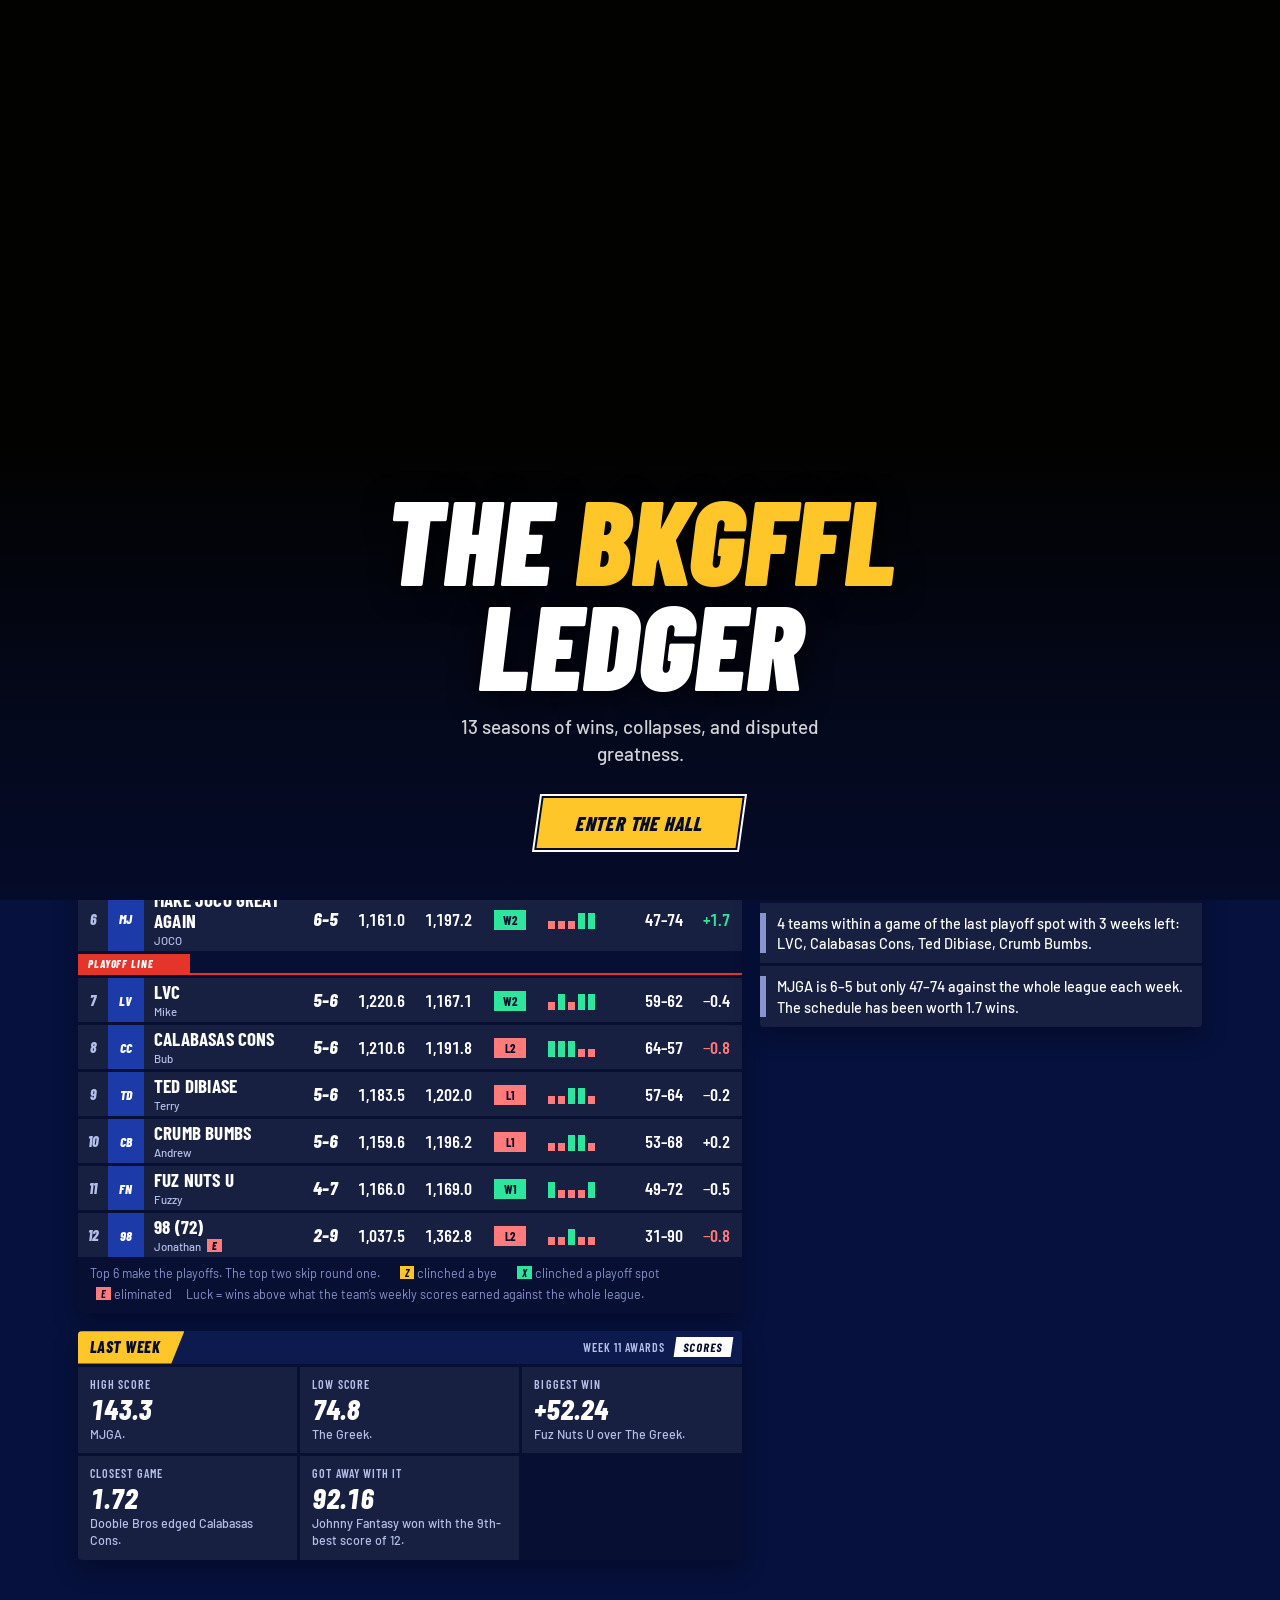
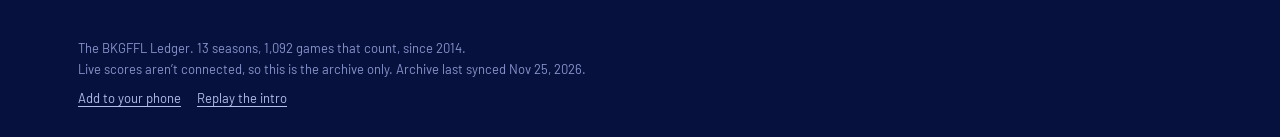
==== commit 4b0bb78a: "Restyle the app as "Sunday Broadcast" The direction chosen from the design lab: royal-blue field, si" ====
--- a/index.html
+++ b/index.html
@@ -8,7 +8,7 @@
 <meta property="og:description" content="This week's scores, the playoff race, and every champion, record, and rivalry since 2014.">
 <meta property="og:type" content="website">
 <meta name="twitter:card" content="summary">
-<meta name="theme-color" content="#0E090A">
+<meta name="theme-color" content="#050C2B">
 <link rel="icon" type="image/svg+xml" href="favicon.svg">
 <link rel="manifest" href="manifest.json">
 <meta name="apple-mobile-web-app-capable" content="yes">
@@ -19,8 +19,8 @@
 <title>The BKGFFL Ledger</title>
 <link rel="preconnect" href="https://fonts.googleapis.com">
 <link rel="preconnect" href="https://fonts.gstatic.com" crossorigin>
-<link href="https://fonts.googleapis.com/css2?family=Archivo:wdth,wght@62..125,400..800&family=Playfair+Display:ital,wght@0,700;0,900;1,400;1,500&display=swap" rel="stylesheet">
-<link rel="stylesheet" href="css/styles.css?v=60">
+<link href="https://fonts.googleapis.com/css2?family=Barlow+Condensed:ital,wght@0,500;0,600;0,700;1,700;1,800;1,900&family=Barlow:wght@400;500;600;700&display=swap" rel="stylesheet">
+<link rel="stylesheet" href="css/styles.css?v=61">
 <link rel="modulepreload" href="js/league.js">
 </head>
 <body>
@@ -28,7 +28,7 @@
 <a href="#view" class="skip-link">Skip to content</a>
 
 <header class="top" id="top">
-  <a class="wordmark" href="#/" aria-label="The BKGFFL Ledger, home">The <b>BKGFFL</b> Ledger</a>
+  <a class="wordmark" href="#/" aria-label="The BKGFFL Ledger, home"><span class="brand-icon" aria-hidden="true">BK</span><span><span class="the">The </span><b>BKGFFL</b> Ledger</span></a>
   <nav class="tabs" id="tabs" aria-label="Sections">
     <a href="#/" data-tab="now">
       <svg viewBox="0 0 24 24" aria-hidden="true"><rect x="3" y="5" width="18" height="14" rx="2"/><path d="M12 5v14M7 10v4M17 10v4"/></svg>
@@ -62,7 +62,7 @@
 
 <div id="toast" class="toast" role="status" hidden></div>
 
-<script type="module" src="js/app.js?v=60"></script>
+<script type="module" src="js/app.js?v=61"></script>
 <script>
 // Service worker: registers, checks for new builds every 30 minutes, and
 // offers a one-tap refresh when one is waiting.
--- a/css/styles.css
+++ b/css/styles.css
@@ -1,481 +1,492 @@
 /* ════════════════════════════════════════════════════════════
-   THE BKGFFL LEDGER
-   Oxblood night, bone ink. Two typefaces:
-     Playfair Display — the Ledger's voice: wordmark, names, and the
-                        italic margin notes that annotate every number.
-     Archivo (variable width) — every figure and control. Condensed
-                        for scores, normal for reading.
-   Gold means a championship. Amber means live. Nothing else gets either.
+   THE BKGFFL LEDGER · "Sunday Broadcast"
+   A network graphics package: royal-blue field, signal yellow, heavy
+   italic condensed type, score bugs.
+
+   Type:   Barlow Condensed — names, figures, headers (italic 800/900 for display)
+           Barlow            — sentences
+   Color:  yellow = the brand, the leader, the champion
+           red    = live, and the playoff line
+           green / coral = won / lost
+   Rule:   nothing floats. Every list, table, and stat lives in a .mod with a
+           yellow header tab, and every franchise row starts with a badge.
    ════════════════════════════════════════════════════════════ */
 
 :root {
-  --ink: #0e090a;
-  --page: #171011;
-  --raised: #20171a;
-  --line: #33262a;
-  --line-soft: #251b1e;
-
-  --bone: #ede4d3;
-  --bone-2: #bdb1a0;
-  --bone-3: #91867a;
-
-  --wine: #7a2e38;
-  --wine-hi: #d0687a;
-  --wine-deep: #2b1216;
-  --gold: #d8b25e;
-  --amber: #f4a623;
-  --win: #86c99b;
-  --loss: #e48572;
-
-  --serif: 'Playfair Display', Georgia, 'Times New Roman', serif;
-  --sans: 'Archivo', system-ui, -apple-system, 'Segoe UI', sans-serif;
-
-  --pad: 16px;
-  --max: 1120px;
-  --tabbar: 58px;
-  --r: 10px;
+  --deep: #050c2b;
+  --panel: #071033;
+  --panel-h: #0d1a4d;
+  --bar: rgba(255, 255, 255, 0.065);
+  --bar-hi: rgba(255, 255, 255, 0.12);
+  --chip: #1c3aa8;
+
+  --white: #fff;
+  --dim: #b4bfea;
+  --dim-2: #8894cc;
+
+  --yellow: #ffc629;
+  --red: #e5352b;
+  --win: #2ee59d;
+  --loss: #ff7a7a;
+
+  --cond: 'Barlow Condensed', 'Arial Narrow', sans-serif;
+  --text: 'Barlow', system-ui, -apple-system, 'Segoe UI', sans-serif;
+
+  --pad: 14px;
+  --max: 1180px;
+  --tabbar: 54px;
+  --skew: -8deg;
 }
 
 *, *::before, *::after { box-sizing: border-box; margin: 0; padding: 0; }
-html { -webkit-text-size-adjust: 100%; scroll-padding-top: 72px; }
+html { -webkit-text-size-adjust: 100%; scroll-padding-top: 70px; background: #06113d; }
 body {
-  background: var(--ink);
-  color: var(--bone);
-  font-family: var(--sans);
+  color: var(--white);
+  font-family: var(--text);
   font-size: 15px;
-  line-height: 1.45;
+  line-height: 1.4;
   -webkit-font-smoothing: antialiased;
   overflow-x: hidden;
-  /* the corridor's down-light, kept from the intro film */
-  background-image: radial-gradient(120% 420px at 50% -120px, rgba(122, 46, 56, 0.28), transparent 70%);
-  background-repeat: no-repeat;
   padding-bottom: calc(var(--tabbar) + env(safe-area-inset-bottom));
 }
+/* The field. Fixed behind everything so long pages don't stretch the gradient. */
+body::before { content: ''; position: fixed; inset: 0; z-index: -1; background: linear-gradient(165deg, #1736a3 0%, #0b1e66 42%, #06113d 100%); }
 a { color: inherit; text-decoration: none; }
 button { font: inherit; color: inherit; background: none; border: 0; cursor: pointer; }
 select { font: inherit; }
 img { display: block; max-width: 100%; }
 ul, ol { list-style: none; }
-:focus-visible { outline: 2px solid var(--amber); outline-offset: 2px; border-radius: 4px; }
+:focus-visible { outline: 2px solid var(--white); outline-offset: 2px; }
 .num, .tbl td.n, .tbl th.n { font-variant-numeric: tabular-nums; }
 
-.skip-link { position: absolute; left: -999px; top: 0; background: var(--wine); color: var(--bone); padding: 10px 14px; z-index: 300; }
+.skip-link { position: absolute; left: -999px; top: 0; background: var(--yellow); color: var(--deep); padding: 10px 14px; z-index: 300; font-weight: 700; }
 .skip-link:focus { left: 0; }
 
 /* ── Header ─────────────────────────────────────────────── */
 .top {
   position: sticky; top: 0; z-index: 50;
-  display: flex; align-items: center; justify-content: space-between; gap: 12px;
-  padding: calc(10px + env(safe-area-inset-top)) var(--pad) 10px;
-  border-bottom: 1px solid var(--line-soft);
-}
-/* The blur sits on a pseudo-element: a backdrop-filter on .top itself would
-   make it the containing block for the fixed tab bar inside it. */
-.top::before { content: ''; position: absolute; inset: 0; z-index: -1; background: rgba(14, 9, 10, 0.88); backdrop-filter: blur(14px); -webkit-backdrop-filter: blur(14px); }
-.wordmark { font-family: var(--serif); font-weight: 900; font-size: 20px; letter-spacing: 0.005em; white-space: nowrap; }
-.wordmark b { color: var(--amber); font-weight: 900; }
-
-.status {
-  display: inline-flex; align-items: center; gap: 7px;
-  font-size: 13px; font-stretch: 90%; font-weight: 600; color: var(--bone-2);
-  padding: 6px 11px; border: 1px solid var(--line); border-radius: 999px; white-space: nowrap;
-}
+  display: flex; align-items: center; gap: 10px;
+  padding: calc(9px + env(safe-area-inset-top)) var(--pad) 9px;
+  background: var(--deep);
+  box-shadow: 0 2px 0 rgba(255, 255, 255, 0.06);
+}
+.wordmark { display: flex; align-items: center; gap: 9px; font: italic 900 23px/1 var(--cond); text-transform: uppercase; white-space: nowrap; margin-right: auto; }
+.wordmark b { color: var(--yellow); font-weight: 900; }
+.wordmark .the { display: none; }
+.brand-icon { width: 32px; height: 32px; display: grid; place-items: center; background: var(--yellow); color: var(--deep); font: italic 900 15px var(--cond); transform: skewX(var(--skew)); border-radius: 3px; flex: none; }
+
+.status { display: inline-flex; align-items: center; gap: 6px; font: 700 13px var(--cond); letter-spacing: 0.07em; text-transform: uppercase; background: var(--white); color: var(--deep); padding: 4px 10px; transform: skewX(var(--skew)); white-space: nowrap; }
 .status:empty { display: none; }
-.status .dot { width: 7px; height: 7px; border-radius: 50%; background: var(--bone-3); flex: none; }
-.status.is-live { color: var(--amber); border-color: rgba(244, 166, 35, 0.4); }
-.status.is-live .dot { background: var(--amber); animation: pulse 1.6s ease-in-out infinite; }
-.status.is-busy .dot { animation: pulse 0.7s ease-in-out infinite; }
-@keyframes pulse { 0%, 100% { opacity: 1; transform: scale(1); } 50% { opacity: 0.35; transform: scale(0.8); } }
-
-/* Tabs: a thumb-reach bar on phones, inline in the header on wide screens. */
+.status .dot { display: none; }
+.status.is-live { background: var(--red); color: var(--white); }
+.status.is-live .dot { display: block; width: 7px; height: 7px; border-radius: 50%; background: var(--white); animation: pulse 1.4s ease-in-out infinite; }
+.status.is-busy { opacity: 0.6; }
+@keyframes pulse { 0%, 100% { opacity: 1; } 50% { opacity: 0.25; } }
+
 .tabs {
   position: fixed; left: 0; right: 0; bottom: 0; z-index: 60;
   display: grid; grid-template-columns: repeat(5, 1fr);
   height: calc(var(--tabbar) + env(safe-area-inset-bottom));
   padding-bottom: env(safe-area-inset-bottom);
-  background: rgba(14, 9, 10, 0.94);
-  backdrop-filter: blur(16px); -webkit-backdrop-filter: blur(16px);
-  border-top: 1px solid var(--line);
-}
-.tabs a {
-  display: flex; flex-direction: column; align-items: center; justify-content: center; gap: 3px;
-  font-size: 11.5px; font-stretch: 88%; font-weight: 600; color: var(--bone-3);
-  position: relative;
-}
-.tabs svg { width: 22px; height: 22px; fill: none; stroke: currentColor; stroke-width: 1.6; stroke-linecap: round; stroke-linejoin: round; }
-.tabs a.on { color: var(--bone); }
-.tabs a.on::before { content: ''; position: absolute; top: -1px; left: 28%; right: 28%; height: 2px; background: var(--amber); }
+  background: var(--deep);
+  box-shadow: 0 -2px 0 rgba(255, 255, 255, 0.06);
+}
+.tabs a { display: grid; place-items: center; font: 700 13.5px var(--cond); letter-spacing: 0.07em; text-transform: uppercase; color: var(--dim-2); }
+.tabs svg { display: none; }
+.tabs a.on { color: var(--white); box-shadow: inset 0 3px 0 var(--yellow); }
 
 /* ── Page frame ─────────────────────────────────────────── */
-#view { display: block; max-width: var(--max); margin: 0 auto; padding: 20px var(--pad) 40px; outline: none; }
-.boot { color: var(--bone-3); font-family: var(--serif); font-style: italic; padding: 80px 0; text-align: center; }
-.section { margin-top: 36px; }
+#view { display: block; max-width: var(--max); margin: 0 auto; padding: 18px var(--pad) 36px; outline: none; }
+.boot { color: var(--dim); font: italic 700 20px var(--cond); text-transform: uppercase; letter-spacing: 0.04em; padding: 90px 0; text-align: center; }
+.section { margin-top: 14px; }
 .section:first-child { margin-top: 0; }
-.cols { margin-top: 36px; }
-.cols > div + div { margin-top: 36px; }
-
-.page-title { font-family: var(--serif); font-weight: 900; font-size: 34px; line-height: 1.05; letter-spacing: -0.01em; }
-.page-sub { color: var(--bone-2); margin-top: 6px; max-width: 60ch; }
-.sec { font-family: var(--serif); font-weight: 700; font-size: 22px; line-height: 1.15; }
-.sec-sub { color: var(--bone-3); font-size: 13.5px; margin-top: 3px; max-width: 64ch; }
-.sec-head { display: flex; align-items: baseline; justify-content: space-between; gap: 12px; margin-bottom: 12px; flex-wrap: wrap; }
-.more { color: var(--wine-hi); font-size: 13.5px; font-weight: 600; white-space: nowrap; }
-.more:hover { text-decoration: underline; }
-.muted { color: var(--bone-3); }
-.crumb { display: inline-flex; align-items: center; gap: 6px; color: var(--bone-2); font-size: 13.5px; font-weight: 600; margin-bottom: 14px; }
-.crumb:hover { color: var(--bone); }
+.cols { margin-top: 14px; }
+.cols > div + div { margin-top: 14px; }
+
+.page-title, .week-title, .fr-name { font: italic 900 56px/0.9 var(--cond); text-transform: uppercase; letter-spacing: -0.005em; }
+.page-sub { color: var(--dim); margin-top: 10px; max-width: 62ch; font-size: 15px; }
+.muted { color: var(--dim-2); }
+.crumb { display: inline-block; font: 700 12.5px var(--cond); letter-spacing: 0.08em; text-transform: uppercase; background: var(--bar-hi); padding: 4px 11px; transform: skewX(var(--skew)); margin-bottom: 14px; }
+.crumb:hover { background: var(--white); color: var(--deep); }
 .crumb + .section { margin-top: 0; }
 
-/* The Ledger's margin note: italic serif to the right of a red margin rule,
-   the way a bound ledger annotates a line. Used wherever history comments
-   on a live number — and nowhere else. */
-.note {
-  font-family: var(--serif); font-style: italic; font-size: 14.5px; line-height: 1.45; color: var(--bone-2);
-  border-left: 2px solid var(--wine); padding-left: 10px;
-}
-.note + .note { margin-top: 6px; }
+/* ── Modules ────────────────────────────────────────────── */
+.mod { background: var(--panel); border-radius: 4px; overflow: hidden; box-shadow: 0 10px 24px rgba(0, 0, 0, 0.3); }
+.mod-h { display: flex; align-items: center; gap: 10px; background: var(--panel-h); padding-right: 10px; min-height: 32px; }
+.mod-h h2 { background: var(--yellow); color: var(--deep); font: italic 800 16px/1.15 var(--cond); text-transform: uppercase; letter-spacing: 0.03em; padding: 7px 24px 7px 12px; clip-path: polygon(0 0, 100% 0, calc(100% - 13px) 100%, 0 100%); margin-right: auto; align-self: stretch; display: flex; align-items: center; }
+.mod-h .ctx { font: 600 12px var(--cond); letter-spacing: 0.09em; text-transform: uppercase; color: var(--dim); text-align: right; }
+.more { font: 700 12px var(--cond); letter-spacing: 0.08em; text-transform: uppercase; color: var(--deep); background: var(--white); padding: 3px 9px; transform: skewX(var(--skew)); white-space: nowrap; }
+.more:hover { background: var(--yellow); }
+.mod-sub { color: var(--dim); font-size: 13.5px; padding: 9px 12px 6px; max-width: 70ch; }
+.legend { color: var(--dim-2); font-size: 12.5px; padding: 8px 12px 10px; display: flex; flex-wrap: wrap; gap: 3px 14px; }
+.legend b { font-weight: 700; }
+.empty { background: var(--panel); border-radius: 4px; padding: 16px; color: var(--dim); }
+.empty b { color: var(--white); }
+
+/* The franchise badge: one style for everyone. */
+.badge { display: grid; place-items: center; flex: none; background: var(--chip); color: var(--white); font: italic 800 13.5px var(--cond); letter-spacing: 0.02em; width: 36px; min-height: 38px; align-self: stretch; }
 
 /* ── Week header ────────────────────────────────────────── */
 .week-head { display: flex; align-items: flex-end; justify-content: space-between; gap: 12px; margin-bottom: 14px; }
-.week-title { font-family: var(--serif); font-weight: 900; font-size: 40px; line-height: 0.95; letter-spacing: -0.01em; }
-.week-meta { color: var(--bone-2); font-size: 14px; margin-top: 8px; display: flex; align-items: center; gap: 8px; flex-wrap: wrap; }
-.pill { display: inline-flex; align-items: center; gap: 6px; font-size: 12.5px; font-weight: 700; font-stretch: 88%; padding: 3px 9px; border-radius: 999px; border: 1px solid var(--line); color: var(--bone-2); }
-.pill.live { color: var(--amber); border-color: rgba(244, 166, 35, 0.45); }
-.pill.live::before { content: ''; width: 6px; height: 6px; border-radius: 50%; background: var(--amber); animation: pulse 1.6s ease-in-out infinite; }
-.pill.gold { color: var(--gold); border-color: rgba(216, 178, 94, 0.4); }
-.steps { display: flex; gap: 6px; flex: none; }
-.steps a, .steps span { width: 40px; height: 40px; display: grid; place-items: center; border: 1px solid var(--line); border-radius: 50%; font-size: 18px; color: var(--bone); }
-.steps span { color: var(--line); }
-.steps a:hover { border-color: var(--bone-3); }
-
-/* ── Matchups ───────────────────────────────────────────── */
+.week-meta { margin-top: 10px; display: flex; align-items: center; gap: 8px; flex-wrap: wrap; font: 600 13px var(--cond); letter-spacing: 0.08em; text-transform: uppercase; color: var(--dim); }
+.pill { display: inline-flex; align-items: center; gap: 6px; font: 700 12.5px var(--cond); letter-spacing: 0.08em; text-transform: uppercase; padding: 3px 10px; background: var(--yellow); color: var(--deep); transform: skewX(var(--skew)); }
+.pill.live { background: var(--red); color: var(--white); }
+.pill.live::before { content: ''; width: 6px; height: 6px; border-radius: 50%; background: var(--white); animation: pulse 1.4s ease-in-out infinite; }
+.steps { display: flex; gap: 5px; flex: none; }
+.steps a, .steps span { width: 40px; height: 40px; display: grid; place-items: center; background: var(--bar-hi); font: 700 22px var(--cond); transform: skewX(var(--skew)); }
+.steps span { color: rgba(255, 255, 255, 0.2); background: var(--bar); }
+.steps a:hover { background: var(--white); color: var(--deep); }
+
+/* ── Score bugs ─────────────────────────────────────────── */
 .games { display: grid; gap: 10px; }
-.games-label { font-size: 13px; font-weight: 700; color: var(--bone-2); margin: 18px 0 8px; }
+.games-label { font: italic 800 15px var(--cond); text-transform: uppercase; letter-spacing: 0.04em; color: var(--yellow); margin: 16px 0 7px; }
 .games-label:first-child { margin-top: 0; }
-.game { background: var(--page); border: 1px solid var(--line-soft); border-radius: var(--r); overflow: hidden; }
-.game.is-live { border-color: rgba(244, 166, 35, 0.32); }
-.game-link { display: block; padding: 12px 14px 10px; }
-.game-link:hover { background: var(--raised); }
-.side { display: grid; grid-template-columns: 22px minmax(0, 1fr) auto; align-items: baseline; column-gap: 6px; padding: 3px 0; }
-.side .seed { font-size: 12px; color: var(--bone-3); font-variant-numeric: tabular-nums; }
-.side .tname { font-family: var(--serif); font-weight: 700; font-size: 17px; white-space: nowrap; overflow: hidden; text-overflow: ellipsis; }
-.side .trec { font-family: var(--sans); font-weight: 400; font-size: 12.5px; color: var(--bone-3); margin-left: 6px; font-variant-numeric: tabular-nums; }
-.side .score { font-stretch: 75%; font-weight: 700; font-size: 27px; line-height: 1; font-variant-numeric: tabular-nums; letter-spacing: 0.01em; }
-.side .proj { grid-column: 2 / 4; justify-self: end; font-size: 12px; color: var(--bone-3); font-variant-numeric: tabular-nums; margin-top: 1px; }
-.side.lost .tname, .side.lost .score { color: var(--bone-3); }
-.side.lost .tname { font-weight: 700; }
-.side.won .score { color: var(--bone); }
-.side.pre .score { color: var(--bone-3); font-weight: 500; font-size: 20px; }
-.prob { height: 3px; background: var(--line); border-radius: 2px; margin-top: 9px; overflow: hidden; display: flex; }
-.prob i { display: block; height: 100%; background: var(--amber); }
-.prob-cap { display: flex; justify-content: space-between; font-size: 11.5px; color: var(--bone-3); margin-top: 4px; font-variant-numeric: tabular-nums; }
-.game .note { margin: 0 14px 12px; font-size: 13.5px; }
-.game.minor .side .tname { font-size: 15px; }
-.game.minor .side .score { font-size: 21px; }
-.flash { animation: flash 1.4s ease-out; }
-@keyframes flash { 0% { color: var(--amber); } 100% { color: inherit; } }
+.game { background: var(--panel); border-radius: 4px; overflow: hidden; box-shadow: 0 10px 24px rgba(0, 0, 0, 0.3); }
+.game.is-live { box-shadow: inset 0 3px 0 var(--red), 0 10px 24px rgba(0, 0, 0, 0.3); }
+.game-link { display: block; }
+.side { display: grid; grid-template-columns: 46px minmax(0, 1fr) auto; align-items: center; background: var(--bar); margin-bottom: 3px; padding-right: 12px; min-height: 52px; }
+.side .badge { width: 46px; font-size: 17px; grid-row: 1 / 3; margin-right: 0; }
+.side .tname { font: 700 21px/1.1 var(--cond); text-transform: uppercase; letter-spacing: 0.01em; white-space: nowrap; overflow: hidden; text-overflow: ellipsis; padding-left: 10px; }
+.side .trec { font: 500 12px var(--text); color: var(--dim); margin-left: 8px; text-transform: none; letter-spacing: 0; font-variant-numeric: tabular-nums; }
+.side .score { font: italic 800 38px/1 var(--cond); font-variant-numeric: tabular-nums; }
+.side .proj { grid-column: 2 / 4; justify-self: end; font: 600 11px var(--cond); letter-spacing: 0.08em; text-transform: uppercase; color: var(--dim); margin-top: -4px; padding-bottom: 4px; }
+.side.lost .tname, .side.lost .score { color: var(--dim-2); }
+.side.won { background: var(--bar-hi); }
+.side.pre .score { color: var(--dim); font-size: 30px; }
+.game-link:hover .side { background: var(--bar-hi); }
+.prob { height: 4px; background: rgba(255, 255, 255, 0.14); margin: 8px 12px 0; display: flex; }
+.prob i { display: block; height: 100%; background: var(--yellow); }
+.prob-cap { display: flex; justify-content: space-between; font: 600 11.5px var(--cond); letter-spacing: 0.08em; text-transform: uppercase; color: var(--dim); margin: 4px 12px 0; font-variant-numeric: tabular-nums; }
+.game.minor .side { min-height: 40px; }
+.game.minor .side .tname { font-size: 17px; }
+.game.minor .side .score { font-size: 26px; }
+.flash { animation: flash 1.6s ease-out; }
+@keyframes flash { 0% { color: var(--yellow); } 100% { color: inherit; } }
+
+/* The Ledger commenting on a number: a "History" chip, then a sentence. */
+.note { font: 500 13.5px/1.4 var(--text); color: #e4e9ff; }
+.note::before { content: 'History'; display: inline-block; font: italic 800 11px var(--cond); letter-spacing: 0.06em; text-transform: uppercase; background: var(--white); color: var(--deep); padding: 1px 7px; margin-right: 8px; transform: skewX(var(--skew)); }
+.game .note { padding: 8px 12px 11px; }
+.mod > .note { padding: 9px 12px; border-top: 1px solid rgba(255, 255, 255, 0.07); }
+.mod > .note.next::before { content: 'Next'; background: var(--red); color: var(--white); }
 
 /* ── The Ledger says ────────────────────────────────────── */
-.says { display: grid; gap: 0; border-top: 1px solid var(--line); }
-.says li { border-bottom: 1px solid var(--line-soft); }
-.says a, .says .says-item { display: grid; grid-template-columns: 10px minmax(0, 1fr); gap: 10px; padding: 12px 2px; align-items: baseline; }
-.says a:hover { background: var(--page); }
-.says .tick { width: 7px; height: 7px; border-radius: 50%; background: var(--bone-3); transform: translateY(-1px); }
-.says .tone-gold .tick { background: var(--gold); }
+.says li { background: var(--bar); margin-top: 3px; }
+.says a, .says .says-item { display: grid; grid-template-columns: 6px minmax(0, 1fr); gap: 11px; padding: 10px 12px 10px 0; align-items: stretch; }
+.says a:hover { background: var(--bar-hi); }
+.says .tick { background: var(--dim-2); }
+.says .tone-gold .tick { background: var(--yellow); }
 .says .tone-hot .tick { background: var(--win); }
 .says .tone-cold .tick { background: var(--loss); }
-.says p { font-family: var(--serif); font-size: 16px; line-height: 1.42; color: var(--bone); max-width: 68ch; }
-
-/* ── Tables ─────────────────────────────────────────────── */
-.tbl-wrap { overflow-x: auto; -webkit-overflow-scrolling: touch; margin: 0 calc(var(--pad) * -1); padding: 0 var(--pad); }
-.tbl { width: 100%; border-collapse: collapse; font-stretch: 92%; }
-.tbl th { font-size: 12px; font-weight: 600; color: var(--bone-3); text-align: left; padding: 0 8px 8px; border-bottom: 1px solid var(--line); white-space: nowrap; }
-.tbl td { padding: 10px 8px; border-bottom: 1px solid var(--line-soft); vertical-align: middle; font-size: 14.5px; }
+.says p { font: 500 14.5px/1.4 var(--text); max-width: 64ch; }
+
+/* ── Tables: every row is a bar ─────────────────────────── */
+.tbl-wrap { overflow-x: auto; -webkit-overflow-scrolling: touch; }
+.tbl { width: 100%; border-collapse: separate; border-spacing: 0 3px; margin-bottom: -3px; }
+.tbl th { font: 600 11.5px var(--cond); letter-spacing: 0.09em; text-transform: uppercase; color: var(--dim-2); text-align: left; padding: 6px 8px 2px; white-space: nowrap; }
+.tbl td { background: var(--bar); padding: 0 8px; height: 40px; vertical-align: middle; font: 600 16px var(--cond); }
 .tbl th.n, .tbl td.n { text-align: right; }
 .tbl th.c, .tbl td.c { text-align: center; }
-.tbl td.n { font-weight: 500; white-space: nowrap; }
-.tbl th:first-child, .tbl td:first-child { padding-left: 2px; }
-.tbl th:last-child, .tbl td:last-child { padding-right: 2px; }
-.tbl td.rank { width: 26px; color: var(--bone-3); font-size: 13px; font-variant-numeric: tabular-nums; }
-.tbl tr.is-me td { background: rgba(122, 46, 56, 0.14); }
-.tbl tbody tr { position: relative; }
-.tbl .tn { font-family: var(--serif); font-weight: 700; font-size: 16px; line-height: 1.2; display: block; }
-.tbl a.tn:hover { text-decoration: underline; text-decoration-color: var(--wine-hi); text-underline-offset: 3px; }
-.tbl .tp { display: block; font-size: 12.5px; color: var(--bone-3); margin-top: 1px; font-weight: 400; }
-.tbl .strong { font-weight: 700; color: var(--bone); }
+.tbl td.n { white-space: nowrap; }
+.tbl td.dimn { color: var(--dim); font-weight: 500; font-size: 15px; }
+.tbl th:last-child, .tbl td:last-child { padding-right: 12px; }
+.tbl td.rank { width: 30px; padding: 0; text-align: center; font: italic 800 15px var(--cond); color: var(--dim); }
+.tbl td.team { padding: 0; }
+.tbl td.yr { padding-left: 12px; }
+.tbl tbody tr:hover td { background: var(--bar-hi); }
+.tc { display: flex; align-items: stretch; min-height: 40px; }
+.tc .tx { display: flex; flex-direction: column; justify-content: center; min-width: 0; padding: 4px 4px 4px 10px; }
+.tn { font: 700 17px/1.1 var(--cond); text-transform: uppercase; letter-spacing: 0.01em; display: block; }
+a.tn:hover { color: var(--yellow); }
+.tp { display: block; font: 500 11.5px var(--text); color: var(--dim); margin-top: 1px; white-space: nowrap; overflow: hidden; text-overflow: ellipsis; }
+.tbl .strong { font: italic 800 18px var(--cond); }
 .tbl th[data-sort] { cursor: pointer; user-select: none; }
-.tbl th[data-sort]:hover { color: var(--bone); }
-.tbl th.sorted { color: var(--bone); }
-.tbl th.sorted::after { content: ' ▾'; color: var(--amber); }
+.tbl th[data-sort]:hover, .tbl th.sorted { color: var(--white); }
+.tbl th.sorted::after { content: ' ▾'; color: var(--yellow); }
 .tbl th.sorted.asc::after { content: ' ▴'; }
-.tbl tr.cut td { padding: 0; border-bottom: 0; }
-.tbl tr.cut span { display: block; font-size: 11.5px; font-weight: 600; color: var(--wine-hi); border-top: 1px dashed var(--wine); padding: 3px 2px 5px; }
+.tbl tr.cut td { height: auto; padding: 0; background: none; }
+.tbl tr.cut span { display: block; font: italic 800 11px var(--cond); letter-spacing: 0.08em; text-transform: uppercase; color: var(--white); background: linear-gradient(90deg, var(--red) 0 112px, transparent 112px); border-bottom: 2px solid var(--red); padding: 3px 10px; }
 .pos { color: var(--win); } .neg { color: var(--loss); }
-.gold, .tbl .gold { color: var(--gold); }
-.mark { font-size: 11.5px; font-weight: 700; color: var(--bone-3); margin-left: 5px; vertical-align: 1px; }
-.mark.x { color: var(--win); } .mark.z { color: var(--gold); } .mark.e { color: var(--loss); }
-.form { display: inline-flex; gap: 3px; vertical-align: middle; }
-.form i { width: 7px; height: 14px; border-radius: 2px; background: var(--line); display: block; }
-.form i.w { background: var(--win); } .form i.l { background: var(--loss); height: 8px; align-self: flex-end; } .form i.t { background: var(--bone-3); height: 11px; align-self: flex-end; }
-.legend { font-size: 12.5px; color: var(--bone-3); margin-top: 10px; display: flex; flex-wrap: wrap; gap: 4px 14px; }
-.legend b { font-weight: 700; }
+.gold, .tbl .gold { color: var(--yellow); }
+.st { display: inline-block; min-width: 32px; padding: 2px 0; font: 700 12.5px var(--cond); text-align: center; color: var(--deep); background: var(--dim-2); }
+.st.w { background: var(--win); } .st.l { background: var(--loss); }
+.mark { display: inline-block; font: italic 800 11px var(--cond); text-transform: uppercase; margin-left: 6px; padding: 0 5px; color: var(--deep); background: var(--dim-2); vertical-align: 1px; }
+.mark.x { background: var(--win); } .mark.z { background: var(--yellow); } .mark.e { background: var(--loss); }
+.form { display: inline-flex; gap: 3px; vertical-align: middle; align-items: flex-end; height: 16px; }
+.form i { width: 7px; height: 16px; background: rgba(255, 255, 255, 0.2); display: block; }
+.form i.w { background: var(--win); } .form i.l { background: var(--loss); height: 8px; } .form i.t { background: var(--dim-2); height: 12px; }
 .hide-s { display: none; }
 .only-m { display: flex; }
 
-/* Horizontal bar inside a row (shares, win rates, droughts). */
-.bar { display: block; height: 6px; background: var(--line-soft); border-radius: 3px; overflow: hidden; min-width: 60px; }
-.bar i { display: block; height: 100%; background: var(--bone-2); border-radius: 3px; }
-.bar.win i { background: var(--win); } .bar.loss i { background: var(--loss); } .bar.gold i { background: var(--gold); } .bar.wine i { background: var(--wine-hi); }
-.bar.split { display: flex; } .bar.split i:first-child { background: var(--win); border-radius: 3px 0 0 3px; } .bar.split i:last-child { background: var(--loss); border-radius: 0 3px 3px 0; }
-
-/* ── Leaderboards (record book) ─────────────────────────── */
-.lb { border-top: 1px solid var(--line); }
-.lb li { display: grid; grid-template-columns: 26px minmax(0, 1fr) auto; column-gap: 8px; align-items: baseline; padding: 10px 2px; border-bottom: 1px solid var(--line-soft); }
-.lb .k { color: var(--bone-3); font-size: 13px; font-variant-numeric: tabular-nums; }
-.lb .who { font-family: var(--serif); font-weight: 700; font-size: 16px; line-height: 1.25; min-width: 0; }
-.lb .who a:hover { text-decoration: underline; text-underline-offset: 3px; text-decoration-color: var(--wine-hi); }
-.lb .ctx { display: block; font-family: var(--sans); font-weight: 400; font-size: 12.5px; color: var(--bone-3); margin-top: 2px; }
-.lb .v { font-stretch: 78%; font-weight: 700; font-size: 20px; font-variant-numeric: tabular-nums; white-space: nowrap; }
-.lb li:first-child .v { color: var(--gold); }
-.lb .bar { grid-column: 2 / 4; margin-top: 7px; }
-.lb li.is-new .ctx::after { content: ' · this season'; color: var(--amber); }
-.duo { display: grid; gap: 28px; }
-
-/* Headline records */
-.heads { display: grid; grid-template-columns: 1fr 1fr; gap: 1px; background: var(--page); border: 1px solid var(--line-soft); border-radius: var(--r); overflow: hidden; }
-.head { background: var(--page); padding: 14px; min-width: 0; box-shadow: 0 0 0 1px var(--line-soft); }
-.head.wide { grid-column: 1 / -1; }
-.head dt { font-size: 12.5px; color: var(--bone-3); font-weight: 600; }
-.head .big { font-stretch: 75%; font-weight: 800; font-size: 36px; line-height: 1.05; margin-top: 4px; font-variant-numeric: tabular-nums; }
-.head .big small { font-size: 15px; font-weight: 500; color: var(--bone-3); font-stretch: 90%; }
-.head .who { font-family: var(--serif); font-weight: 700; font-size: 16px; margin-top: 4px; }
-.head .ctx { font-size: 12.5px; color: var(--bone-3); margin-top: 2px; }
-
-/* Chapter nav + chips */
-.chips { display: flex; gap: 6px; overflow-x: auto; margin: 0 calc(var(--pad) * -1); padding: 2px var(--pad) 10px; scrollbar-width: none; }
+.bar { display: block; height: 4px; background: rgba(255, 255, 255, 0.12); overflow: hidden; min-width: 60px; }
+.bar i { display: block; height: 100%; background: var(--white); }
+.bar.win i { background: var(--win); } .bar.loss i { background: var(--loss); } .bar.gold i { background: var(--yellow); }
+.bar.split { display: flex; } .bar.split i:first-child { background: var(--win); } .bar.split i:last-child { background: var(--loss); }
+
+/* ── Leaderboards ───────────────────────────────────────── */
+.lb li { display: grid; grid-template-columns: 30px 36px minmax(0, 1fr) auto; align-items: center; background: var(--bar); margin-top: 3px; padding-right: 12px; min-height: 44px; }
+.lb .k { font: italic 800 15px var(--cond); color: var(--dim); text-align: center; }
+.lb .who { font: 700 17px/1.1 var(--cond); text-transform: uppercase; letter-spacing: 0.01em; min-width: 0; padding: 5px 6px 5px 10px; }
+.lb .who a:hover { color: var(--yellow); }
+.lb .who .over { font: 500 12px var(--text); text-transform: none; color: var(--dim); }
+.lb .ctx { display: block; font: 500 11.5px/1.3 var(--text); text-transform: none; letter-spacing: 0; color: var(--dim); margin-top: 2px; }
+.lb .v { font: italic 800 22px var(--cond); font-variant-numeric: tabular-nums; white-space: nowrap; }
+.lb .bar { grid-column: 1 / -1; margin-right: -12px; height: 3px; }
+.lb li:first-child { background: var(--yellow); color: var(--deep); }
+.lb li:first-child .k, .lb li:first-child .ctx, .lb li:first-child .who .over { color: var(--deep); }
+.lb li:first-child .badge { background: var(--deep); }
+.lb li:first-child .who a:hover { color: var(--chip); }
+.lb li:first-child .v span { color: var(--deep); }
+.lb li:first-child .bar { background: rgba(5, 12, 43, 0.2); }
+.lb li:first-child .bar i { background: var(--deep); }
+.lb li.is-new .ctx::after { content: 'This season'; display: inline-block; font: italic 800 10.5px var(--cond); letter-spacing: 0.06em; text-transform: uppercase; background: var(--red); color: var(--white); padding: 0 6px; margin-left: 7px; }
+.tag { display: inline-block; font: italic 800 11px var(--cond); letter-spacing: 0.06em; text-transform: uppercase; padding: 0 6px; margin-left: 6px; vertical-align: 2px; background: var(--white); color: var(--deep); }
+.tag.good { background: var(--win); } .tag.bad { background: var(--loss); } .tag.champ { background: var(--yellow); }
+.lb li:first-child .tag.champ { background: var(--deep); color: var(--yellow); }
+.duo { display: grid; gap: 14px; }
+.sub-h { font: italic 800 13px var(--cond); letter-spacing: 0.06em; text-transform: uppercase; color: var(--yellow); padding: 9px 12px 2px; }
+
+/* Stat tiles (headline records, weekly awards, season marks) */
+.heads, .awards { display: grid; grid-template-columns: 1fr 1fr; gap: 3px; padding-top: 3px; }
+.head, .award { background: var(--bar); padding: 10px 12px 11px; min-width: 0; }
+.head.wide { grid-column: 1 / -1; background: var(--yellow); color: var(--deep); }
+.head dt, .award dt { font: 600 12px var(--cond); letter-spacing: 0.09em; text-transform: uppercase; color: var(--dim); }
+.head.wide dt, .head.wide .ctx { color: var(--deep); }
+.head .big, .award .v { font: italic 900 34px/1 var(--cond); margin-top: 4px; font-variant-numeric: tabular-nums; }
+.award .v { font-size: 28px; font-weight: 800; }
+.head .big small { font: 600 14px var(--cond); font-style: normal; color: var(--dim); }
+.head .big .gold { color: inherit; }
+.head .who { font: 700 16px/1.15 var(--cond); text-transform: uppercase; margin-top: 4px; }
+.head .ctx, .award dd.t { font: 500 12.5px/1.35 var(--text); color: var(--dim); margin-top: 3px; }
+
+/* Chips */
+.chips { display: flex; gap: 6px; overflow-x: auto; margin: 0 calc(var(--pad) * -1); padding: 2px calc(var(--pad) + 4px) 10px; scrollbar-width: none; }
 .chips::-webkit-scrollbar { display: none; }
-.chip { flex: none; font-size: 13.5px; font-weight: 600; font-stretch: 92%; color: var(--bone-2); padding: 7px 13px; border: 1px solid var(--line); border-radius: 999px; white-space: nowrap; }
-.chip:hover { color: var(--bone); border-color: var(--bone-3); }
-.chip.on { background: var(--bone); color: var(--ink); border-color: var(--bone); }
-.chapnav { position: sticky; top: calc(49px + env(safe-area-inset-top)); z-index: 20; background: rgba(14, 9, 10, 0.94); backdrop-filter: blur(12px); -webkit-backdrop-filter: blur(12px); padding-top: 10px; border-bottom: 1px solid var(--line-soft); margin-bottom: 4px; }
-
-/* ── Awards / definition grids ──────────────────────────── */
-.awards { display: grid; grid-template-columns: 1fr 1fr; gap: 1px; background: var(--page); border: 1px solid var(--line-soft); border-radius: var(--r); overflow: hidden; }
-.award { background: var(--page); padding: 12px 14px; min-width: 0; box-shadow: 0 0 0 1px var(--line-soft); }
-.award dt { font-size: 12.5px; color: var(--bone-3); font-weight: 600; }
-.award .v { font-stretch: 78%; font-weight: 700; font-size: 24px; line-height: 1.1; margin-top: 3px; font-variant-numeric: tabular-nums; }
-.award dd.t { font-size: 13.5px; color: var(--bone-2); margin-top: 3px; line-height: 1.35; }
+.chip { flex: none; font: 700 13.5px var(--cond); letter-spacing: 0.06em; text-transform: uppercase; color: var(--white); background: var(--bar-hi); padding: 6px 13px; transform: skewX(var(--skew)); white-space: nowrap; }
+.chip:hover { background: rgba(255, 255, 255, 0.24); }
+.chip.on { background: var(--yellow); color: var(--deep); }
+.chapnav { position: sticky; top: calc(50px + env(safe-area-inset-top)); z-index: 20; background: var(--deep); margin: 0 calc(var(--pad) * -1) 12px; padding: 10px var(--pad) 0; box-shadow: 0 2px 0 rgba(255, 255, 255, 0.06); }
+.chapters { display: grid; gap: 14px; margin-top: 14px; }
+.chapters > .section { margin-top: 0; }
 
 /* The wire */
-.wire { border-top: 1px solid var(--line); }
-.wire li { padding: 10px 2px; border-bottom: 1px solid var(--line-soft); font-size: 14px; display: grid; grid-template-columns: minmax(0, 1fr) auto; gap: 2px 10px; }
-.wire .when { color: var(--bone-3); font-size: 12.5px; white-space: nowrap; }
-.wire .mv { grid-column: 1 / -1; color: var(--bone-2); font-size: 13.5px; }
-.wire .add { color: var(--win); font-weight: 700; } .wire .drop { color: var(--loss); font-weight: 700; } .wire .trade { color: var(--gold); font-weight: 700; }
-.wire b { font-weight: 600; color: var(--bone); }
-
-/* ── Champion hero + rings ──────────────────────────────── */
-.ring { border-radius: 16px; background: #0a0607; aspect-ratio: 1; height: auto; object-fit: cover; }
-.ring-ph { border-radius: 16px; aspect-ratio: 1; border: 1px dashed var(--line); display: grid; place-items: center; color: var(--bone-3); font-family: var(--serif); font-style: italic; font-size: 13px; text-align: center; padding: 6px; }
-.crown { display: grid; grid-template-columns: 104px minmax(0, 1fr); gap: 16px; align-items: center; padding: 16px; border: 1px solid rgba(216, 178, 94, 0.28); border-radius: 14px; background: linear-gradient(135deg, rgba(122, 46, 56, 0.22), rgba(216, 178, 94, 0.05)); }
-.crown .ring, .crown .ring-ph { width: 104px; box-shadow: 0 6px 30px rgba(0, 0, 0, 0.5); }
-.crown .lbl { font-size: 13px; font-weight: 600; color: var(--gold); }
-.crown .who { font-family: var(--serif); font-weight: 900; font-size: 28px; line-height: 1.05; margin-top: 2px; }
-.crown .fin { margin-top: 8px; color: var(--bone-2); font-size: 14px; }
-.crown .fin b { font-stretch: 78%; font-weight: 700; font-size: 19px; color: var(--bone); font-variant-numeric: tabular-nums; }
-
-.ring-wall { display: grid; grid-template-columns: repeat(2, minmax(0, 1fr)); gap: 12px; }
-.ring-tile { display: block; background: var(--page); border: 1px solid var(--line-soft); border-radius: 14px; padding: 12px; }
-.ring-tile:hover { border-color: var(--line); background: var(--raised); }
+.wire li { background: var(--bar); margin-top: 3px; padding: 8px 12px 9px; display: grid; grid-template-columns: minmax(0, 1fr) auto; gap: 2px 10px; }
+.wire li > span:first-child { font: 700 16px var(--cond); text-transform: uppercase; }
+.wire .when { font: 600 11.5px var(--cond); letter-spacing: 0.08em; text-transform: uppercase; color: var(--dim-2); white-space: nowrap; align-self: center; }
+.wire .mv { grid-column: 1 / -1; color: var(--dim); font-size: 13.5px; line-height: 1.5; }
+.wire .add { color: var(--win); font-weight: 700; } .wire .drop { color: var(--loss); font-weight: 700; } .wire .trade { color: var(--yellow); font-weight: 700; }
+.wire b { font-weight: 600; color: var(--white); }
+
+/* ── Champion + rings ───────────────────────────────────── */
+.ring { background: var(--deep); aspect-ratio: 1; height: auto; object-fit: cover; }
+.ring-ph { aspect-ratio: 1; background: var(--deep); display: grid; place-items: center; color: var(--dim-2); font: italic 700 13px var(--cond); text-transform: uppercase; letter-spacing: 0.06em; text-align: center; padding: 6px; }
+.crown { display: grid; grid-template-columns: 104px minmax(0, 1fr); gap: 14px; align-items: center; padding: 12px; background: var(--yellow); color: var(--deep); border-radius: 4px; box-shadow: 0 10px 24px rgba(0, 0, 0, 0.3); }
+.crown .ring, .crown .ring-ph { width: 104px; border-radius: 3px; }
+.crown .lbl { font: 700 13px var(--cond); letter-spacing: 0.09em; text-transform: uppercase; }
+.crown .who { font: italic 900 38px/0.95 var(--cond); text-transform: uppercase; margin-top: 3px; }
+.crown .who a:hover { text-decoration: underline; text-decoration-thickness: 3px; }
+.crown .fin { margin-top: 7px; font: 500 14px var(--text); }
+.crown .fin b { font: italic 800 22px var(--cond); font-variant-numeric: tabular-nums; }
+.crown .note { color: var(--deep); margin-top: 8px; }
+.crown .note::before { content: 'Footnote'; background: var(--deep); color: var(--yellow); }
+
+.ring-wall { display: grid; grid-template-columns: repeat(2, minmax(0, 1fr)); gap: 10px; }
+.ring-tile { display: block; background: var(--panel); border-radius: 4px; overflow: hidden; box-shadow: 0 10px 24px rgba(0, 0, 0, 0.3); padding-bottom: 11px; }
+.ring-tile:hover { background: var(--panel-h); }
 .ring-tile .ring, .ring-tile .ring-ph { width: 100%; }
-.ring-tile .yr { font-stretch: 75%; font-weight: 800; font-size: 26px; line-height: 1; margin-top: 10px; font-variant-numeric: tabular-nums; }
-.ring-tile .champ { font-family: var(--serif); font-weight: 700; font-size: 17px; line-height: 1.2; margin-top: 4px; }
-.ring-tile .def { font-size: 12.5px; color: var(--bone-3); margin-top: 3px; line-height: 1.35; }
-.ring-tile.pending { border-style: dashed; }
+.ring-tile .yr { font: italic 900 32px/1 var(--cond); color: var(--yellow); margin: 9px 12px 0; font-variant-numeric: tabular-nums; }
+.ring-tile .champ { font: 700 18px/1.1 var(--cond); text-transform: uppercase; margin: 3px 12px 0; }
+.ring-tile .def { font: 500 12px/1.35 var(--text); color: var(--dim); margin: 3px 12px 0; }
+.ring-tile.pending .yr { color: var(--white); }
 
 /* Bracket */
-.bracket { display: grid; gap: 14px; }
-.bround h4 { font-size: 13px; font-weight: 700; color: var(--bone-2); margin-bottom: 6px; }
-.bround h4 small { font-weight: 400; color: var(--bone-3); }
-.bgame { background: var(--page); border: 1px solid var(--line-soft); border-radius: 8px; overflow: hidden; margin-bottom: 6px; }
-.bgame .bt { display: grid; grid-template-columns: 20px minmax(0, 1fr) auto; gap: 6px; padding: 7px 10px; align-items: baseline; }
-.bgame .bt + .bt { border-top: 1px solid var(--line-soft); }
-.bgame .bt .sd { font-size: 12px; color: var(--bone-3); }
-.bgame .bt .nm { font-family: var(--serif); font-weight: 700; font-size: 15px; white-space: nowrap; overflow: hidden; text-overflow: ellipsis; }
-.bgame .bt .sc { font-stretch: 78%; font-weight: 700; font-size: 17px; font-variant-numeric: tabular-nums; }
-.bgame .bt.l .nm, .bgame .bt.l .sc { color: var(--bone-3); }
-.bgame.title { border-color: rgba(216, 178, 94, 0.4); }
-.bgame.title .bt.w .nm, .bgame.title .bt.w .sc { color: var(--gold); }
-.byes { font-size: 13px; color: var(--bone-3); margin-top: 2px; }
-
-/* Week-by-week accordion */
-.weeks details { border-bottom: 1px solid var(--line-soft); }
-.weeks summary { display: flex; justify-content: space-between; gap: 10px; padding: 12px 2px; cursor: pointer; font-weight: 600; list-style: none; }
+.bracket { display: grid; gap: 12px; padding: 10px 0 0; }
+.bround h4 { font: italic 800 13px var(--cond); letter-spacing: 0.06em; text-transform: uppercase; color: var(--yellow); padding: 0 12px 4px; }
+.bround h4 small { font: 600 11.5px var(--cond); font-style: normal; color: var(--dim-2); letter-spacing: 0.08em; margin-left: 4px; }
+.bgame { margin-bottom: 8px; }
+.bgame .bt { display: grid; grid-template-columns: 30px minmax(0, 1fr) auto; align-items: center; background: var(--bar); margin-bottom: 3px; min-height: 36px; padding-right: 12px; }
+.bgame .bt .sd { font: italic 800 14px var(--cond); color: var(--dim); text-align: center; }
+.bgame .bt .nm { font: 700 17px var(--cond); text-transform: uppercase; white-space: nowrap; overflow: hidden; text-overflow: ellipsis; }
+.bgame .bt .sc { font: italic 800 20px var(--cond); font-variant-numeric: tabular-nums; }
+.bgame .bt.l .nm, .bgame .bt.l .sc { color: var(--dim-2); }
+.bgame .bt.w { background: var(--bar-hi); }
+.bgame.title .bt.w { background: var(--yellow); color: var(--deep); }
+.bgame.title .bt.w .sd { color: var(--deep); }
+.byes { font: 500 12.5px var(--text); color: var(--dim); padding: 0 12px 6px; }
+
+/* Week-by-week */
+.weeks details { background: var(--bar); margin-top: 3px; }
+.weeks summary { display: flex; justify-content: space-between; align-items: center; gap: 10px; padding: 9px 12px; cursor: pointer; font: 700 16px var(--cond); text-transform: uppercase; list-style: none; }
 .weeks summary::-webkit-details-marker { display: none; }
-.weeks summary .s { color: var(--bone-3); font-weight: 400; font-size: 13.5px; text-align: right; }
-.weeks .res { display: grid; grid-template-columns: minmax(0, 1fr) auto auto minmax(0, 1fr); gap: 4px 8px; padding: 2px 2px 14px; font-size: 14px; align-items: baseline; }
-.weeks .res .a { text-align: right; } .weeks .res .sa, .weeks .res .sb { font-variant-numeric: tabular-nums; font-weight: 700; font-stretch: 85%; }
-.weeks .res .dim { color: var(--bone-3); font-weight: 400; }
-.weeks .res .tag { grid-column: 1 / -1; font-size: 12px; color: var(--bone-3); text-align: center; margin: 6px 0 -2px; }
+.weeks summary:hover { background: var(--bar-hi); }
+.weeks summary .s { color: var(--dim); font: 500 12.5px var(--text); text-transform: none; text-align: right; }
+.weeks .res { display: grid; grid-template-columns: minmax(0, 1fr) auto auto minmax(0, 1fr); gap: 5px 9px; padding: 4px 12px 12px; font: 600 15px var(--cond); text-transform: uppercase; align-items: baseline; }
+.weeks .res .a { text-align: right; }
+.weeks .res .sa, .weeks .res .sb { font: italic 800 17px var(--cond); font-variant-numeric: tabular-nums; }
+.weeks .res .dim { color: var(--dim-2); }
+.weeks .res .tag { grid-column: 1 / -1; justify-self: center; margin: 6px 0 0; }
 
 /* ── Franchise page ─────────────────────────────────────── */
-.fr-head { display: grid; gap: 12px; }
-.fr-name { font-family: var(--serif); font-weight: 900; font-size: 36px; line-height: 1.02; letter-spacing: -0.01em; }
-.fr-meta { color: var(--bone-2); font-size: 14px; margin-top: 6px; }
-.rings-row { display: flex; flex-wrap: wrap; gap: 8px; }
-.rings-row a { width: 58px; text-align: center; font-size: 12.5px; font-weight: 700; color: var(--gold); font-variant-numeric: tabular-nums; }
-.rings-row .ring { width: 58px; border-radius: 10px; margin-bottom: 3px; }
-.era { display: flex; align-items: center; gap: 8px; font-size: 13.5px; color: var(--bone-2); flex-wrap: wrap; }
-.era select { background: var(--page); color: var(--bone); border: 1px solid var(--line); border-radius: 8px; padding: 7px 26px 7px 10px; font-weight: 600; font-variant-numeric: tabular-nums; -webkit-appearance: none; appearance: none;
-  background-image: url("data:image/svg+xml,%3Csvg xmlns='http://www.w3.org/2000/svg' viewBox='0 0 10 6'%3E%3Cpath d='M1 1l4 4 4-4' fill='none' stroke='%23bdb1a0' stroke-width='1.5'/%3E%3C/svg%3E"); background-repeat: no-repeat; background-position: right 9px center; background-size: 9px; }
-.era .reset { color: var(--wine-hi); font-weight: 600; }
-.now-strip { border: 1px solid rgba(244, 166, 35, 0.3); border-radius: var(--r); padding: 12px 14px; background: rgba(244, 166, 35, 0.05); }
-.now-strip .l1 { font-weight: 700; }
-.now-strip .l2 { color: var(--bone-2); font-size: 14px; margin-top: 2px; }
-
-/* Ledger sheet: stat, value, league rank */
-.sheet { width: 100%; border-collapse: collapse; }
-.sheet td { padding: 10px 6px; border-bottom: 1px solid var(--line-soft); }
-.sheet tr:first-child td { border-top: 1px solid var(--line); }
-.sheet td:first-child { color: var(--bone-2); padding-left: 2px; }
-.sheet td.v { text-align: right; font-weight: 700; font-stretch: 85%; font-size: 17px; font-variant-numeric: tabular-nums; white-space: nowrap; }
-.sheet td.v small { font-weight: 400; color: var(--bone-3); font-size: 13px; font-stretch: 95%; }
-.sheet td.rk { text-align: right; width: 64px; color: var(--bone-3); font-size: 13px; padding-right: 2px; white-space: nowrap; }
-.sheet td.rk.top { color: var(--gold); font-weight: 700; }
-.sheet td.rk.bot { color: var(--loss); }
-
-.facts { border-top: 1px solid var(--line); }
-.facts li a, .facts li span.row { display: grid; grid-template-columns: 108px minmax(0, 1fr); gap: 10px; padding: 11px 2px; border-bottom: 1px solid var(--line-soft); align-items: baseline; }
-.facts li a:hover { background: var(--page); }
-.facts .k { font-size: 13px; color: var(--bone-3); font-weight: 600; }
-.facts .t { font-family: var(--serif); font-size: 15.5px; }
-
-.res-tag { font-size: 12.5px; font-weight: 700; white-space: nowrap; }
-.res-tag.champion { color: var(--gold); } .res-tag.runner-up { color: var(--bone); } .res-tag.missed { color: var(--bone-3); font-weight: 400; }
-.res-tag.alive { color: var(--amber); }
-.winbar { display: flex; gap: 2px; margin-top: 5px; }
-.winbar i { width: 5px; height: 5px; border-radius: 1px; background: var(--line); }
-.winbar i.w { background: var(--win); } .winbar i.pw { background: var(--gold); } .winbar i.l { background: #4a383b; } .winbar i.t { background: var(--bone-3); }
+.fr-head { display: grid; gap: 14px; }
+.fr-meta { color: var(--dim); font-size: 14.5px; margin-top: 9px; max-width: 60ch; }
+.rings-row { display: flex; flex-wrap: wrap; gap: 6px; }
+.rings-row a { width: 60px; text-align: center; font: italic 800 15px var(--cond); color: var(--yellow); background: var(--panel); padding-bottom: 3px; font-variant-numeric: tabular-nums; }
+.rings-row a:hover { background: var(--panel-h); }
+.rings-row .ring { width: 60px; margin-bottom: 2px; }
+.era { display: flex; align-items: center; gap: 7px; font: 600 12px var(--cond); letter-spacing: 0.09em; text-transform: uppercase; color: var(--dim); flex-wrap: wrap; }
+.era select { background-color: var(--deep); color: var(--white); border: 0; border-radius: 0; padding: 5px 24px 5px 9px; font: 700 15px var(--cond); font-variant-numeric: tabular-nums; -webkit-appearance: none; appearance: none;
+  background-image: url("data:image/svg+xml,%3Csvg xmlns='http://www.w3.org/2000/svg' viewBox='0 0 10 6'%3E%3Cpath d='M1 1l4 4 4-4' fill='none' stroke='%23ffc629' stroke-width='1.8'/%3E%3C/svg%3E"); background-repeat: no-repeat; background-position: right 8px center; background-size: 9px; }
+.era .reset { font: 700 12px var(--cond); letter-spacing: 0.08em; text-transform: uppercase; background: var(--white); color: var(--deep); padding: 3px 9px; transform: skewX(var(--skew)); }
+.mod-h .era { padding: 5px 0; }
+.now-strip { background: var(--panel); box-shadow: inset 5px 0 0 var(--red), 0 10px 24px rgba(0, 0, 0, 0.3); border-radius: 4px; padding: 11px 14px 12px 18px; }
+.now-strip .l1 { font: 700 20px/1.15 var(--cond); text-transform: uppercase; }
+.now-strip .l2 { color: var(--dim); font-size: 14px; margin-top: 3px; }
+
+/* Career sheet: label, value, league rank. Two columns on wide screens so a
+   label never sits a screen-width away from its number. */
+.sheet, .sheet tbody { display: block; }
+.sheet tbody { display: grid; gap: 3px; padding-top: 3px; }
+.sheet tr { display: grid; grid-template-columns: minmax(0, 1fr) auto 78px; align-items: center; background: var(--bar); min-height: 40px; }
+.sheet td { padding: 4px 8px; }
+.sheet td:first-child { font: 600 13.5px var(--cond); letter-spacing: 0.07em; text-transform: uppercase; color: var(--dim); padding-left: 12px; }
+.sheet td.v { text-align: right; font: italic 800 20px var(--cond); font-variant-numeric: tabular-nums; white-space: nowrap; }
+.sheet td.v small { font: 500 12px var(--text); font-style: normal; color: var(--dim); margin-left: 4px; }
+.sheet td.rk { text-align: right; font: italic 800 13px var(--cond); text-transform: uppercase; color: var(--dim-2); padding-right: 12px; white-space: nowrap; }
+.sheet td.rk.hi { color: var(--yellow); }
+.sheet td.rk.lo { color: var(--loss); }
+
+.facts li { background: var(--bar); margin-top: 3px; }
+.facts li a, .facts li span.row { display: grid; grid-template-columns: 104px minmax(0, 1fr); gap: 10px; padding: 9px 12px; align-items: baseline; }
+.facts li a:hover { background: var(--bar-hi); }
+.facts .k { font: 600 12.5px var(--cond); letter-spacing: 0.08em; text-transform: uppercase; color: var(--dim); }
+.facts .t { font: 500 14.5px/1.35 var(--text); }
+.facts .t em { color: var(--dim); }
+
+.res-tag { display: inline-block; font: italic 800 12px var(--cond); letter-spacing: 0.05em; text-transform: uppercase; white-space: nowrap; padding: 1px 7px; background: rgba(255, 255, 255, 0.16); }
+.res-tag.champion { background: var(--yellow); color: var(--deep); }
+.res-tag.runner-up { background: var(--white); color: var(--deep); }
+.res-tag.missed { background: none; color: var(--dim-2); font-style: normal; font-weight: 600; padding-right: 0; }
+.res-tag.alive { background: var(--red); }
+.winbar { display: flex; gap: 2px; margin-top: 4px; }
+.winbar i { width: 5px; height: 5px; background: rgba(255, 255, 255, 0.18); }
+.winbar i.w { background: var(--win); } .winbar i.pw { background: var(--yellow); } .winbar i.t { background: var(--dim-2); }
 
 /* ── Versus ─────────────────────────────────────────────── */
 .vs-pick { display: grid; grid-template-columns: minmax(0, 1fr) auto minmax(0, 1fr); gap: 8px; align-items: center; }
-.vs-pick select { width: 100%; background: var(--page); color: var(--bone); border: 1px solid var(--line); border-radius: 10px; padding: 12px 10px; font-family: var(--serif); font-weight: 700; font-size: 15px; -webkit-appearance: none; appearance: none; text-overflow: ellipsis; }
-.vs-pick .x { color: var(--bone-3); font-family: var(--serif); font-style: italic; }
-.vs-score { display: grid; grid-template-columns: minmax(0, 1fr) auto minmax(0, 1fr); gap: 10px; align-items: center; margin-top: 22px; text-align: center; }
-.vs-score .nm { font-family: var(--serif); font-weight: 700; font-size: 17px; line-height: 1.15; }
-.vs-score .nm.lead { color: var(--bone); } .vs-score .nm.trail { color: var(--bone-3); }
-.vs-score .rec { font-stretch: 72%; font-weight: 800; font-size: 56px; line-height: 1; font-variant-numeric: tabular-nums; white-space: nowrap; }
-.vs-score .rec span { color: var(--bone-3); font-weight: 500; }
-.vs-bar { display: flex; height: 8px; border-radius: 4px; overflow: hidden; background: var(--line); margin-top: 14px; }
-.vs-bar i:first-child { background: var(--bone); } .vs-bar i:last-child { background: var(--wine); }
-.vs-cap { display: flex; justify-content: space-between; font-size: 12.5px; color: var(--bone-3); margin-top: 6px; }
-.tape { width: 100%; border-collapse: collapse; }
-.tape td { padding: 9px 4px; border-bottom: 1px solid var(--line-soft); font-variant-numeric: tabular-nums; }
-.tape tr:first-child td { border-top: 1px solid var(--line); }
-.tape td.a, .tape td.b { width: 30%; font-weight: 700; font-stretch: 85%; font-size: 16px; color: var(--bone-3); }
+.vs-pick select { width: 100%; background-color: var(--panel); color: var(--white); border: 0; border-radius: 4px; padding: 12px 26px 12px 12px; font: 700 18px var(--cond); text-transform: uppercase; -webkit-appearance: none; appearance: none; text-overflow: ellipsis;
+  background-image: url("data:image/svg+xml,%3Csvg xmlns='http://www.w3.org/2000/svg' viewBox='0 0 10 6'%3E%3Cpath d='M1 1l4 4 4-4' fill='none' stroke='%23ffc629' stroke-width='1.8'/%3E%3C/svg%3E"); background-repeat: no-repeat; background-position: right 10px center; background-size: 10px; }
+.vs-pick .x { font: italic 900 18px var(--cond); color: var(--yellow); text-transform: uppercase; }
+.vs-score { display: grid; grid-template-columns: minmax(0, 1fr) auto minmax(0, 1fr); gap: 10px; align-items: center; margin-top: 20px; text-align: center; }
+.vs-score .nm { font: 700 20px/1.05 var(--cond); text-transform: uppercase; }
+.vs-score .nm.trail { color: var(--dim-2); }
+.vs-score .nm:hover { color: var(--yellow); }
+.vs-score .rec { font: italic 900 76px/0.9 var(--cond); font-variant-numeric: tabular-nums; white-space: nowrap; }
+.vs-score .rec span { color: var(--yellow); }
+.vs-bar { display: flex; height: 8px; background: rgba(255, 255, 255, 0.12); margin-top: 14px; }
+.vs-bar i:first-child { background: var(--yellow); } .vs-bar i:last-child { background: rgba(255, 255, 255, 0.3); }
+.vs-cap { display: flex; justify-content: space-between; font: 600 12px var(--cond); letter-spacing: 0.08em; text-transform: uppercase; color: var(--dim); margin-top: 6px; }
+.tape { width: 100%; border-collapse: separate; border-spacing: 0 3px; margin-bottom: -3px; }
+.tape td { background: var(--bar); height: 38px; padding: 0 12px; font-variant-numeric: tabular-nums; }
+.tape td.a, .tape td.b { width: 31%; font: italic 800 19px var(--cond); color: var(--dim-2); }
 .tape td.a { text-align: left; } .tape td.b { text-align: right; }
-.tape td.k { text-align: center; color: var(--bone-2); font-size: 13.5px; }
-.tape td.best { color: var(--bone); }
-.tape td.best::after { content: ''; display: inline-block; width: 6px; height: 6px; border-radius: 50%; background: var(--gold); margin-left: 6px; vertical-align: 2px; }
-.tape td.b.best::after { display: none; }
-.tape td.b.best::before { content: ''; display: inline-block; width: 6px; height: 6px; border-radius: 50%; background: var(--gold); margin-right: 6px; vertical-align: 2px; }
-.log { border-top: 1px solid var(--line); }
-.log li { display: grid; grid-template-columns: 74px minmax(0, 1fr) 18px; gap: 8px; padding: 9px 2px; border-bottom: 1px solid var(--line-soft); align-items: baseline; font-size: 14.5px; }
-.log .when { color: var(--bone-3); font-size: 12.5px; font-variant-numeric: tabular-nums; }
-.log .sc { font-variant-numeric: tabular-nums; font-stretch: 88%; }
-.log .sc b { font-weight: 700; } .log .sc .lo { color: var(--bone-3); }
-.log .sc small { color: var(--bone-3); font-size: 12px; margin-left: 6px; }
-.log .r { font-weight: 800; font-size: 13px; text-align: right; }
-.log .r.w { color: var(--win); } .log .r.l { color: var(--loss); } .log .r.t { color: var(--bone-3); }
-.log li.void { opacity: 0.55; }
-
-.grid-h2h { border-collapse: collapse; font-size: 12.5px; font-variant-numeric: tabular-nums; width: 100%; }
-.grid-h2h th, .grid-h2h td { padding: 7px 5px; text-align: center; border: 1px solid var(--line-soft); white-space: nowrap; }
-.grid-h2h th { color: var(--bone-2); font-weight: 600; font-stretch: 85%; }
-.grid-h2h th.rowh { text-align: left; font-family: var(--serif); font-weight: 700; font-size: 13.5px; color: var(--bone); }
+.tape td.k { text-align: center; font: 600 12.5px var(--cond); letter-spacing: 0.08em; text-transform: uppercase; color: var(--dim); }
+.tape td.best { color: var(--yellow); }
+.log li { display: grid; grid-template-columns: 78px minmax(0, 1fr) 30px; gap: 8px; align-items: center; background: var(--bar); margin-top: 3px; padding: 0 10px 0 12px; min-height: 38px; }
+.log .when { font: 600 12.5px var(--cond); letter-spacing: 0.06em; text-transform: uppercase; color: var(--dim); font-variant-numeric: tabular-nums; }
+.log .sc { font: 600 17px var(--cond); font-variant-numeric: tabular-nums; }
+.log .sc b { font: italic 800 18px var(--cond); } .log .sc .lo { color: var(--dim-2); }
+.log .sc small { font: italic 800 10.5px var(--cond); letter-spacing: 0.06em; text-transform: uppercase; background: var(--white); color: var(--deep); padding: 0 6px; margin-left: 8px; vertical-align: 2px; }
+.log .r { font: 700 13px var(--cond); text-align: center; padding: 2px 0; color: var(--deep); background: var(--dim-2); }
+.log .r.w { background: var(--win); } .log .r.l { background: var(--loss); }
+.log li.void { opacity: 0.5; }
+
+.grid-h2h { border-collapse: separate; border-spacing: 3px; font: 600 14px var(--cond); font-variant-numeric: tabular-nums; width: 100%; }
+.grid-h2h th, .grid-h2h td { padding: 7px 5px; text-align: center; white-space: nowrap; }
+.grid-h2h th { font: 600 11.5px var(--cond); letter-spacing: 0.06em; text-transform: uppercase; color: var(--dim); }
+.grid-h2h th.rowh { text-align: left; font: 700 14.5px var(--cond); color: var(--white); letter-spacing: 0.01em; padding-left: 9px; }
+.grid-h2h td { background: var(--bar); }
 .grid-h2h td a { display: block; }
-.grid-h2h td.up { color: var(--win); } .grid-h2h td.dn { color: var(--loss); } .grid-h2h td.own { background: rgba(134, 201, 155, 0.1); font-weight: 700; } .grid-h2h td.owned { background: rgba(228, 133, 114, 0.1); font-weight: 700; }
-.grid-h2h td.self { color: var(--line); }
-.grid-h2h td:hover { outline: 1px solid var(--bone-3); outline-offset: -1px; }
+.grid-h2h td.up { color: var(--win); } .grid-h2h td.dn { color: var(--loss); }
+.grid-h2h td.own { background: var(--win); color: var(--deep); font-weight: 700; } .grid-h2h td.owned { background: var(--loss); color: var(--deep); font-weight: 700; }
+.grid-h2h td.self { background: none; color: rgba(255, 255, 255, 0.2); }
+.grid-h2h td:hover { outline: 2px solid var(--white); outline-offset: -2px; }
 
 /* ── Footer / toast ─────────────────────────────────────── */
-.foot { max-width: var(--max); margin: 0 auto; padding: 22px var(--pad) 30px; border-top: 1px solid var(--line-soft); color: var(--bone-3); font-size: 13px; line-height: 1.6; }
-.foot a, .foot button { color: var(--bone-2); text-decoration: underline; text-decoration-color: var(--line); text-underline-offset: 3px; }
-.foot a:hover, .foot button:hover { color: var(--bone); }
+.foot { max-width: var(--max); margin: 0 auto; padding: 18px var(--pad) 28px; color: var(--dim-2); font-size: 13px; line-height: 1.6; }
+.foot a, .foot button { color: var(--dim); text-decoration: underline; text-underline-offset: 3px; }
+.foot a:hover, .foot button:hover { color: var(--white); }
 .foot .links { display: flex; flex-wrap: wrap; gap: 4px 16px; margin-top: 8px; }
-.toast { position: fixed; left: 50%; transform: translateX(-50%); bottom: calc(var(--tabbar) + env(safe-area-inset-bottom) + 12px); z-index: 200; background: var(--bone); color: var(--ink); border-radius: 999px; padding: 9px 9px 9px 16px; display: flex; align-items: center; gap: 12px; font-size: 14px; font-weight: 600; box-shadow: 0 10px 30px rgba(0, 0, 0, 0.5); max-width: 92vw; white-space: nowrap; }
+.toast { position: fixed; left: 50%; transform: translateX(-50%); bottom: calc(var(--tabbar) + env(safe-area-inset-bottom) + 12px); z-index: 200; background: var(--white); color: var(--deep); padding: 8px 8px 8px 14px; display: flex; align-items: center; gap: 12px; font: 700 15px var(--cond); text-transform: uppercase; letter-spacing: 0.04em; box-shadow: 0 10px 30px rgba(0, 0, 0, 0.5); max-width: 92vw; white-space: nowrap; }
 .toast[hidden] { display: none; }
-.toast button { background: var(--wine); color: var(--bone); border-radius: 999px; padding: 6px 13px; font-weight: 700; font-size: 13px; }
-.empty { border: 1px dashed var(--line); border-radius: var(--r); padding: 18px; color: var(--bone-2); font-size: 14.5px; }
-.empty b { color: var(--bone); }
+.toast button { background: var(--yellow); color: var(--deep); padding: 5px 13px; font: italic 800 14px var(--cond); text-transform: uppercase; }
 
 /* ── Intro film (first visit only) ──────────────────────── */
 .landing { position: fixed; inset: 0; z-index: 500; display: flex; flex-direction: column; align-items: center; justify-content: flex-end; background: #020201; overflow: hidden; transition: opacity 0.8s cubic-bezier(0.55, 0, 0.3, 1); isolation: isolate; }
 .landing.is-leaving { opacity: 0; pointer-events: none; }
 .hall-video { position: absolute; inset: 0; width: 100%; height: 100%; object-fit: cover; pointer-events: none; transition: transform 1s cubic-bezier(0.5, 0, 0.3, 1), filter 1s ease; background: #020201; }
 .landing.is-leaving .hall-video { transform: scale(1.12); filter: blur(2px) brightness(1.05); }
-.hall-scrim { position: absolute; inset: 0; z-index: 1; pointer-events: none; background: linear-gradient(180deg, rgba(2, 2, 1, 0.15) 0%, rgba(2, 2, 1, 0) 26%, rgba(2, 2, 1, 0) 52%, rgba(2, 2, 1, 0.55) 78%, rgba(2, 2, 1, 0.9) 100%), radial-gradient(ellipse 85% 70% at 50% 52%, transparent 0%, rgba(0, 0, 0, 0.35) 55%, rgba(0, 0, 0, 0.92) 100%); }
-.landing-inner { position: relative; z-index: 4; display: flex; flex-direction: column; align-items: center; text-align: center; padding: 0 24px calc(56px + env(safe-area-inset-bottom)); max-width: 680px; transition: opacity 0.55s ease, transform 0.7s cubic-bezier(0.5, 0, 0.3, 1); }
+.hall-scrim { position: absolute; inset: 0; z-index: 1; pointer-events: none; background: linear-gradient(180deg, rgba(2, 2, 1, 0.15) 0%, rgba(2, 2, 1, 0) 26%, rgba(2, 2, 1, 0) 50%, rgba(5, 12, 43, 0.6) 78%, rgba(5, 12, 43, 0.95) 100%); }
+.landing-inner { position: relative; z-index: 4; display: flex; flex-direction: column; align-items: center; text-align: center; padding: 0 24px calc(52px + env(safe-area-inset-bottom)); max-width: 720px; transition: opacity 0.55s ease, transform 0.7s cubic-bezier(0.5, 0, 0.3, 1); }
 .landing.is-leaving .landing-inner { opacity: 0; transform: translateY(-10px) scale(0.98); }
-.landing-title { font-family: var(--serif); font-weight: 900; font-size: clamp(40px, 8.5vw, 84px); line-height: 1; text-shadow: 0 2px 24px rgba(0, 0, 0, 0.9), 0 4px 40px rgba(0, 0, 0, 0.75); }
-.landing-title b { color: var(--amber); font-weight: 900; }
-.landing-supporting { font-family: var(--serif); font-style: italic; font-size: clamp(15px, 1.9vw, 19px); color: rgba(237, 228, 211, 0.72); margin-top: 20px; line-height: 1.5; max-width: 34ch; }
-.landing-cta { margin-top: 40px; font-weight: 700; font-size: 15px; color: var(--ink); background: var(--bone); border-radius: 999px; padding: 15px 38px; transition: transform 0.2s ease, background 0.2s ease; }
-.landing-cta:hover { background: #fff; transform: translateY(-1px); }
+.landing-title { font: italic 900 clamp(54px, 13vw, 120px)/0.88 var(--cond); text-transform: uppercase; text-shadow: 0 4px 30px rgba(0, 0, 0, 0.8); }
+.landing-title b { color: var(--yellow); font-weight: 900; }
+.landing-supporting { font: 500 clamp(15px, 1.9vw, 19px)/1.45 var(--text); color: rgba(255, 255, 255, 0.82); margin-top: 16px; max-width: 34ch; }
+.landing-cta { margin-top: 30px; font: italic 800 20px var(--cond); letter-spacing: 0.04em; text-transform: uppercase; color: var(--deep); background: var(--yellow); padding: 13px 36px; transform: skewX(var(--skew)); transition: background 0.2s ease; }
+.landing-cta:hover { background: var(--white); }
 
 /* ── Wider screens ──────────────────────────────────────── */
 @media (min-width: 560px) {
   .ring-wall { grid-template-columns: repeat(3, minmax(0, 1fr)); }
   .games { grid-template-columns: 1fr 1fr; }
   .heads { grid-template-columns: repeat(3, 1fr); }
-  .head.wide { grid-column: auto; }
   .awards { grid-template-columns: repeat(3, 1fr); }
   .hide-s { display: table-cell; }
-  .show-s { display: none; }
 }
 @media (min-width: 900px) {
   :root { --pad: 28px; }
   body { font-size: 16px; padding-bottom: 0; }
-  html { scroll-padding-top: 90px; }
-  .top { padding: 14px var(--pad); }
-  .top-inner { max-width: var(--max); }
-  .wordmark { font-size: 24px; }
-  .tabs { position: static; display: flex; gap: 4px; height: auto; padding: 0; background: none; border: 0; backdrop-filter: none; -webkit-backdrop-filter: none; margin-left: auto; }
-  .tabs a { flex-direction: row; font-size: 15px; font-stretch: 95%; padding: 8px 14px; border-radius: 999px; }
-  .tabs svg { display: none; }
-  .tabs a:hover { color: var(--bone); }
-  .tabs a.on { background: var(--raised); }
-  .tabs a.on::before { display: none; }
-  #view { padding-top: 34px; padding-bottom: 70px; }
-  .page-title { font-size: 48px; }
-  .week-title { font-size: 60px; }
-  .fr-name { font-size: 56px; }
-  .sec { font-size: 26px; }
-  .section { margin-top: 52px; }
-  .games { grid-template-columns: repeat(3, 1fr); gap: 12px; }
-  .cols { display: grid; grid-template-columns: minmax(0, 1.55fr) minmax(0, 1fr); gap: 48px; align-items: start; }
-  .cols { margin-top: 52px; }
+  html { scroll-padding-top: 84px; }
+  .top { padding: 12px var(--pad); gap: 18px; }
+  .wordmark { font-size: 28px; margin-right: 0; }
+  .brand-icon { width: 38px; height: 38px; font-size: 18px; }
+  .tabs { position: static; display: flex; gap: 2px; height: auto; padding: 0; background: none; box-shadow: none; margin-left: auto; }
+  .tabs a { font-size: 17px; padding: 8px 14px; }
+  .tabs a:hover { color: var(--white); }
+  .tabs a.on { box-shadow: inset 0 -3px 0 var(--yellow); }
+  #view { padding-top: 30px; padding-bottom: 60px; }
+  .page-title, .week-title, .fr-name { font-size: 96px; }
+  .section, .cols, .cols > div + div { margin-top: 18px; }
+  .section:first-child { margin-top: 0; }
+  .games { grid-template-columns: repeat(3, 1fr); gap: 14px; }
+  .cols { display: grid; grid-template-columns: minmax(0, 1.5fr) minmax(0, 1fr); gap: 18px; align-items: start; }
   .cols > div + div { margin-top: 0; }
   .cols.even { grid-template-columns: 1fr 1fr; }
-  .ring-wall { grid-template-columns: repeat(4, minmax(0, 1fr)); gap: 16px; }
-  .duo { grid-template-columns: 1fr 1fr; gap: 48px; }
-  .bracket { grid-template-columns: repeat(3, 1fr); align-items: center; gap: 20px; }
-  .crown { grid-template-columns: 150px minmax(0, 1fr); padding: 24px; gap: 26px; }
+  .ring-wall { grid-template-columns: repeat(4, minmax(0, 1fr)); gap: 14px; }
+  .duo { grid-template-columns: 1fr 1fr; gap: 18px; }
+  .chapters { grid-template-columns: 1fr 1fr; gap: 18px; align-items: start; margin-top: 18px; }
+  .chapters > .wide { grid-column: 1 / -1; }
+  .bracket { grid-template-columns: repeat(3, 1fr); align-items: center; gap: 14px; padding: 10px 0 4px; }
+  .crown { grid-template-columns: 150px minmax(0, 1fr); padding: 16px; gap: 22px; }
   .crown .ring, .crown .ring-ph { width: 150px; }
-  .crown .who { font-size: 42px; }
-  .heads { grid-template-columns: repeat(5, 1fr); }
-  .awards { grid-template-columns: repeat(3, 1fr); }
+  .crown .who { font-size: 68px; }
+  .heads { grid-template-columns: 1.3fr repeat(4, 1fr); }
+  .head.wide { grid-column: auto; }
   .fr-head { grid-template-columns: minmax(0, 1fr) auto; align-items: end; }
+  .sheet tbody { grid-template-columns: 1fr 1fr; column-gap: 18px; }
   .toast { bottom: 24px; }
-  .chapnav { top: 61px; }
+  .chapnav { top: 62px; }
   .chapnav .chips { flex-wrap: wrap; overflow: visible; }
-  .vs-score .rec { font-size: 84px; }
-  .vs-score .nm { font-size: 26px; }
-  .vs-pick select { font-size: 18px; padding: 14px; }
+  .vs-score .rec { font-size: 132px; }
+  .vs-score .nm { font-size: 34px; }
+  .vs-pick select { font-size: 22px; padding: 14px 30px 14px 14px; }
   .hide-m { display: table-cell; }
   .only-m { display: none; }
-  .tbl td { padding: 11px 10px; }
-  .tbl th { padding: 0 10px 9px; }
+  .tbl td { height: 44px; padding: 0 10px; font-size: 17px; }
+  .tbl th { padding: 7px 10px 2px; }
+  .tc { min-height: 44px; }
+  .tn { font-size: 19px; }
+  .side .tname { font-size: 23px; }
+  .lb .who { font-size: 19px; }
 }
 @media (max-width: 899px) { .hide-m { display: none; } }
 
